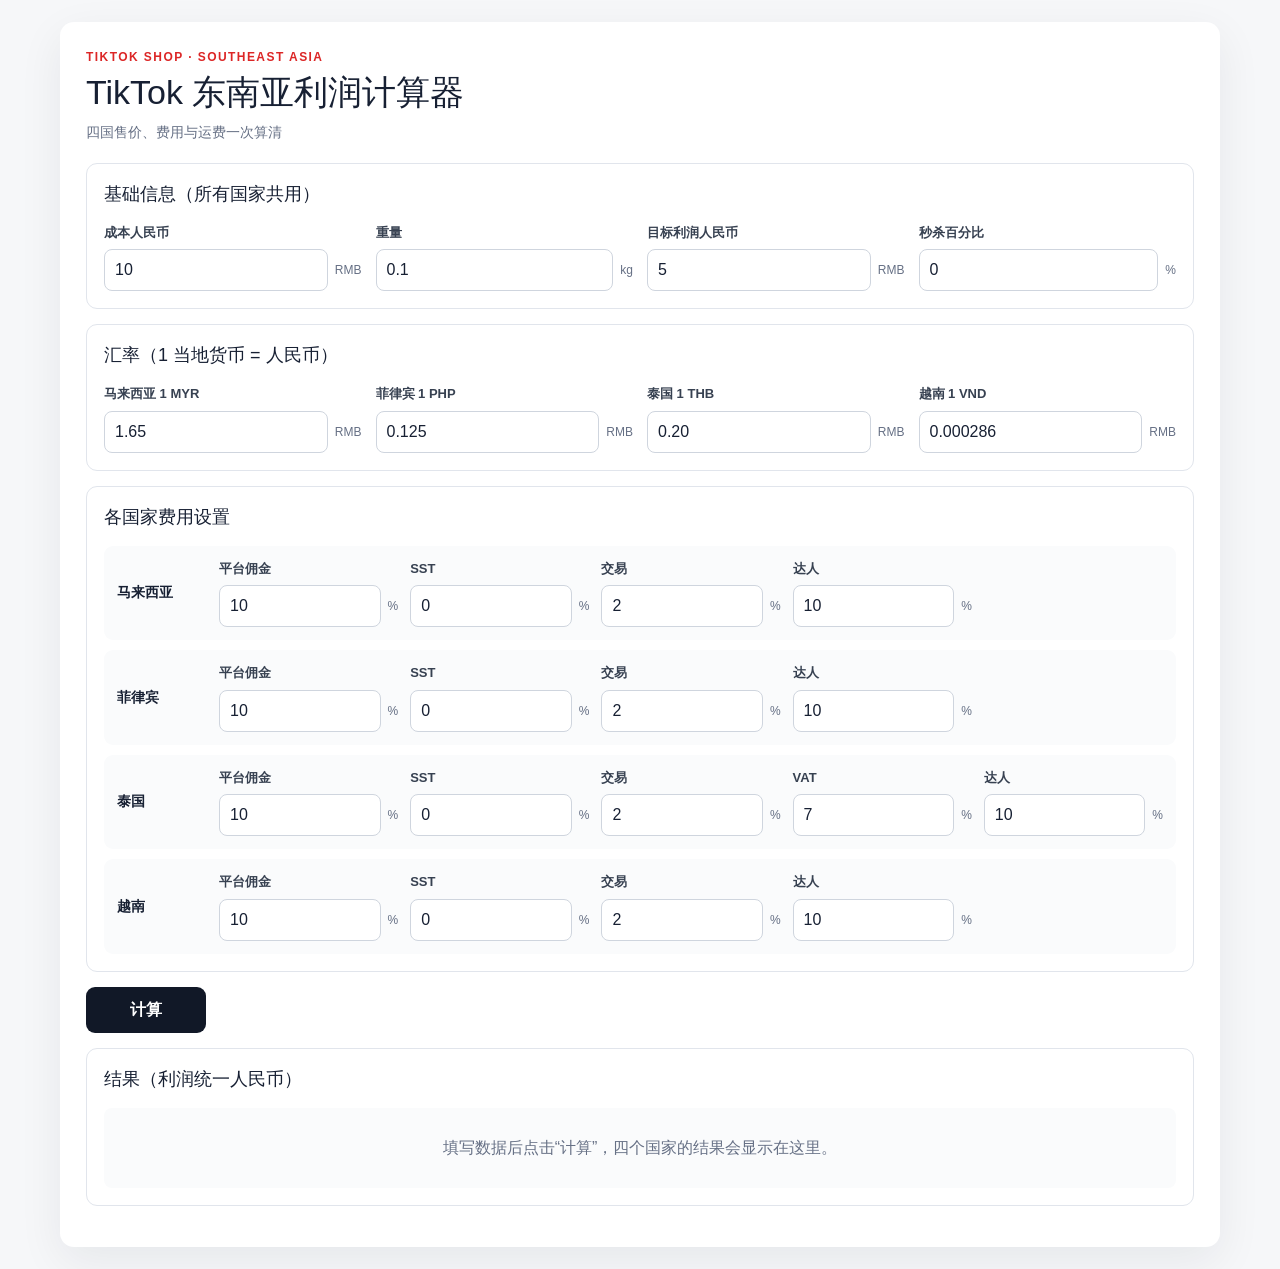
==== index.html @ c1187bd3 "Publish TikTok Southeast Asia profit calculator" ====
<!DOCTYPE html><html lang="zh-CN"><head><meta charSet="utf-8"/><meta name="viewport" content="width=device-width, initial-scale=1"/><link rel="stylesheet" href="/_next/static/css/index.0-ibmcVA.css" data-rsc-css-href="/_next/static/css/index.0-ibmcVA.css" data-precedence="vite-rsc/importer-resources"/><link rel="modulepreload" fetchPriority="low" href="/_next/static/chunks/index-T5lWch9_.js"/><script src="/_next/static/chunks/rolldown-runtime-C60lm6uB.js" type="module" async=""></script><script src="/_next/static/chunks/framework-BgSIrAUN.js" type="module" async=""></script><link rel="modulepreload" href="/_next/static/chunks/layout-segment-context-CfppAqyX.js" crossorigin=""/><link rel="modulepreload" href="/_next/static/chunks/page-DKobvimr.js" crossorigin=""/><title>TikTok 东南亚利润计算器</title><meta name="description" content="计算马来西亚、菲律宾、泰国和越南的售价、平台费用、运费与人民币利润。"/><meta property="og:title" content="TikTok 东南亚利润计算器"/><meta property="og:description" content="计算马来西亚、菲律宾、泰国和越南的售价、平台费用、运费与人民币利润。"/><meta property="og:type" content="website"/><meta property="og:image" content="https://anjin243.github.io/og.png"/><meta property="og:image:width" content="1536"/><meta property="og:image:height" content="1024"/><meta property="og:image:alt" content="TikTok 东南亚利润计算器"/><meta name="twitter:card" content="summary_large_image"/><meta name="twitter:title" content="TikTok 东南亚利润计算器"/><meta name="twitter:description" content="计算马来西亚、菲律宾、泰国和越南的售价、平台费用、运费与人民币利润。"/><meta name="twitter:image" content="https://anjin243.github.io/og.png"/><script>Object.assign(((self[Symbol.for("vinext.navigationRuntime")]??={bootstrap:{routeManifest:null},functions:{}}).bootstrap.rsc??={rsc:[]}),{params:{},nav:{"pathname":"/","searchParams":[]}})</script><link rel="modulepreload" href="/_next/static/chunks/index-T5lWch9_.js" />
</head><body><main class="page-shell"><div class="box"><header class="page-header"><p>TikTok Shop · Southeast Asia</p><h1>TikTok 东南亚利润计算器</h1><span>四国售价、费用与运费一次算清</span></header><section class="section" aria-labelledby="basic-title"><h2 id="basic-title">基础信息（所有国家共用）</h2><div class="field-grid field-grid-four"><label class="field" for="cost"><span>成本人民币</span><span class="input-wrap"><input id="cost" inputMode="decimal" min="0" step="any" type="number" value="10"/><small>RMB</small></span></label><label class="field" for="weight"><span>重量</span><span class="input-wrap"><input id="weight" inputMode="decimal" min="0" step="any" type="number" value="0.1"/><small>kg</small></span></label><label class="field" for="target"><span>目标利润人民币</span><span class="input-wrap"><input id="target" inputMode="decimal" min="0" step="any" type="number" value="5"/><small>RMB</small></span></label><label class="field" for="sale"><span>秒杀百分比</span><span class="input-wrap"><input id="sale" inputMode="decimal" min="0" step="any" type="number" value="0"/><small>%</small></span></label></div></section><section class="section" aria-labelledby="exchange-title"><h2 id="exchange-title">汇率（1 当地货币 = 人民币）</h2><div class="field-grid field-grid-four"><label class="field" for="myr"><span>马来西亚 1 MYR</span><span class="input-wrap"><input id="myr" inputMode="decimal" min="0" step="any" type="number" value="1.65"/><small>RMB</small></span></label><label class="field" for="php"><span>菲律宾 1 PHP</span><span class="input-wrap"><input id="php" inputMode="decimal" min="0" step="any" type="number" value="0.125"/><small>RMB</small></span></label><label class="field" for="thb"><span>泰国 1 THB</span><span class="input-wrap"><input id="thb" inputMode="decimal" min="0" step="any" type="number" value="0.20"/><small>RMB</small></span></label><label class="field" for="vnd"><span>越南 1 VND</span><span class="input-wrap"><input id="vnd" inputMode="decimal" min="0" step="any" type="number" value="0.000286"/><small>RMB</small></span></label></div></section><section class="section" aria-labelledby="fee-title"><h2 id="fee-title">各国家费用设置</h2><div class="fee-list"><div class="fee-row"><strong>马来西亚</strong><label class="field" for="my_comm"><span>平台佣金</span><span class="input-wrap"><input id="my_comm" inputMode="decimal" min="0" step="any" type="number" value="10"/><small>%</small></span></label><label class="field" for="my_sst"><span>SST</span><span class="input-wrap"><input id="my_sst" inputMode="decimal" min="0" step="any" type="number" value="0"/><small>%</small></span></label><label class="field" for="my_trade"><span>交易</span><span class="input-wrap"><input id="my_trade" inputMode="decimal" min="0" step="any" type="number" value="2"/><small>%</small></span></label><label class="field" for="my_creator"><span>达人</span><span class="input-wrap"><input id="my_creator" inputMode="decimal" min="0" step="any" type="number" value="10"/><small>%</small></span></label></div><div class="fee-row"><strong>菲律宾</strong><label class="field" for="ph_comm"><span>平台佣金</span><span class="input-wrap"><input id="ph_comm" inputMode="decimal" min="0" step="any" type="number" value="10"/><small>%</small></span></label><label class="field" for="ph_sst"><span>SST</span><span class="input-wrap"><input id="ph_sst" inputMode="decimal" min="0" step="any" type="number" value="0"/><small>%</small></span></label><label class="field" for="ph_trade"><span>交易</span><span class="input-wrap"><input id="ph_trade" inputMode="decimal" min="0" step="any" type="number" value="2"/><small>%</small></span></label><label class="field" for="ph_creator"><span>达人</span><span class="input-wrap"><input id="ph_creator" inputMode="decimal" min="0" step="any" type="number" value="10"/><small>%</small></span></label></div><div class="fee-row"><strong>泰国</strong><label class="field" for="th_comm"><span>平台佣金</span><span class="input-wrap"><input id="th_comm" inputMode="decimal" min="0" step="any" type="number" value="10"/><small>%</small></span></label><label class="field" for="th_sst"><span>SST</span><span class="input-wrap"><input id="th_sst" inputMode="decimal" min="0" step="any" type="number" value="0"/><small>%</small></span></label><label class="field" for="th_trade"><span>交易</span><span class="input-wrap"><input id="th_trade" inputMode="decimal" min="0" step="any" type="number" value="2"/><small>%</small></span></label><label class="field" for="vat"><span>VAT</span><span class="input-wrap"><input id="vat" inputMode="decimal" min="0" step="any" type="number" value="7"/><small>%</small></span></label><label class="field" for="th_creator"><span>达人</span><span class="input-wrap"><input id="th_creator" inputMode="decimal" min="0" step="any" type="number" value="10"/><small>%</small></span></label></div><div class="fee-row"><strong>越南</strong><label class="field" for="vn_comm"><span>平台佣金</span><span class="input-wrap"><input id="vn_comm" inputMode="decimal" min="0" step="any" type="number" value="10"/><small>%</small></span></label><label class="field" for="vn_sst"><span>SST</span><span class="input-wrap"><input id="vn_sst" inputMode="decimal" min="0" step="any" type="number" value="0"/><small>%</small></span></label><label class="field" for="vn_trade"><span>交易</span><span class="input-wrap"><input id="vn_trade" inputMode="decimal" min="0" step="any" type="number" value="2"/><small>%</small></span></label><label class="field" for="vn_creator"><span>达人</span><span class="input-wrap"><input id="vn_creator" inputMode="decimal" min="0" step="any" type="number" value="10"/><small>%</small></span></label></div></div></section><button class="calculate-button" type="button">计算</button><section class="section result-section" aria-labelledby="result-title"><div class="result-heading"><h2 id="result-title">结果（利润统一人民币）</h2></div><p class="empty-result">填写数据后点击“计算”，四个国家的结果会显示在这里。</p></section></div></main><script type="module" src="/_next/static/chunks/index-T5lWch9_.js" id="_R_" async=""></script><script>((self[Symbol.for("vinext.navigationRuntime")]??={bootstrap:{routeManifest:null},functions:{}}).bootstrap.rsc??={rsc:[]}).rsc.push("2:I[\"1dde660fd687\",[],\"Children\",1]\n")</script><script>((self[Symbol.for("vinext.navigationRuntime")]??={bootstrap:{routeManifest:null},functions:{}}).bootstrap.rsc??={rsc:[]}).rsc.push("3:I[\"a6eedf645878\",[],\"GlobalErrorBoundary\",1]\n")</script><script>((self[Symbol.for("vinext.navigationRuntime")]??={bootstrap:{routeManifest:null},functions:{}}).bootstrap.rsc??={rsc:[]}).rsc.push("4:I[\"11d5c2460cce\",[],\"default\",1]\n")</script><script>((self[Symbol.for("vinext.navigationRuntime")]??={bootstrap:{routeManifest:null},functions:{}}).bootstrap.rsc??={rsc:[]}).rsc.push("5:I[\"a6eedf645878\",[],\"ErrorBoundary\",1]\n")</script><script>((self[Symbol.for("vinext.navigationRuntime")]??={bootstrap:{routeManifest:null},functions:{}}).bootstrap.rsc??={rsc:[]}).rsc.push("6:I[\"66be694b8519\",[],\"LayoutSegmentProvider\",1]\n")</script><script>((self[Symbol.for("vinext.navigationRuntime")]??={bootstrap:{routeManifest:null},functions:{}}).bootstrap.rsc??={rsc:[]}).rsc.push("7:I[\"1dde660fd687\",[],\"Slot\",1]\n")</script><script>((self[Symbol.for("vinext.navigationRuntime")]??={bootstrap:{routeManifest:null},functions:{}}).bootstrap.rsc??={rsc:[]}).rsc.push("8:I[\"236fa9f33caf\",[],\"AppRouterScrollTarget\",1]\n")</script><script>((self[Symbol.for("vinext.navigationRuntime")]??={bootstrap:{routeManifest:null},functions:{}}).bootstrap.rsc??={rsc:[]}).rsc.push("9:I[\"a6eedf645878\",[],\"RedirectBoundary\",1]\n")</script><script>((self[Symbol.for("vinext.navigationRuntime")]??={bootstrap:{routeManifest:null},functions:{}}).bootstrap.rsc??={rsc:[]}).rsc.push(":HL[\"/_next/static/css/index.0-ibmcVA.css\",\"style\"     ]\n")</script><script>((self[Symbol.for("vinext.navigationRuntime")]??={bootstrap:{routeManifest:null},functions:{}}).bootstrap.rsc??={rsc:[]}).rsc.push("0:{\"__route\":\"route:/\",\"__interceptionContext\":null,\"__layoutIds\":[\"layout:/\"],\"__rootLayout\":\"/\",\"__sourcePage\":\"/page\",\"page:/\":\"$L1\",\"layout:/\":[[[[\"$\",\"link\",\"css:/_next/static/css/index.0-ibmcVA.css\",{\"rel\":\"stylesheet\",\"precedence\":\"vite-rsc/importer-resources\",\"href\":\"/_next/static/css/index.0-ibmcVA.css\",\"data-rsc-css-href\":\"/_next/static/css/index.0-ibmcVA.css\"}],\"$undefined\"],[\"$\",\"html\",null,{\"lang\":\"zh-CN\",\"children\":[\"$\",\"body\",null,{\"children\":[\"$\",\"$L2\",null,{}]}]}]],null],\"route:/\":[[[\"$\",\"meta\",null,{\"charSet\":\"utf-8\"}],[[\"$\",\"title\",\"0\",{\"children\":\"TikTok 东南亚利润计算器\"}],[\"$\",\"meta\",\"1\",{\"name\":\"description\",\"content\":\"计算马来西亚、菲律宾、泰国和越南的售价、平台费用、运费与人民币利润。\"}],[\"$\",\"meta\",\"2\",{\"property\":\"og:title\",\"content\":\"TikTok 东南亚利润计算器\"}],[\"$\",\"meta\",\"3\",{\"property\":\"og:description\",\"content\":\"计算马来西亚、菲律宾、泰国和越南的售价、平台费用、运费与人民币利润。\"}],[\"$\",\"meta\",\"4\",{\"property\":\"og:type\",\"content\":\"website\"}],[\"$\",\"meta\",\"5\",{\"property\":\"og:image\",\"content\":\"https://anjin243.github.io/og.png\"}],[\"$\",\"meta\",\"6\",{\"property\":\"og:image:width\",\"content\":\"1536\"}],[\"$\",\"meta\",\"7\",{\"property\":\"og:image:height\",\"content\":\"1024\"}],[\"$\",\"meta\",\"8\",{\"property\":\"og:image:alt\",\"content\":\"TikTok 东南亚利润计算器\"}],[\"$\",\"meta\",\"9\",{\"name\":\"twitter:card\",\"content\":\"summary_large_image\"}],[\"$\",\"meta\",\"10\",{\"name\":\"twitter:title\",\"content\":\"TikTok 东南亚利润计算器\"}],[\"$\",\"meta\",\"11\",{\"name\":\"twitter:description\",\"content\":\"计算马来西亚、菲律宾、泰国和越南的售价、平台费用、运费与人民币利润。\"}],[\"$\",\"meta\",\"12\",{\"name\":\"twitter:image\",\"content\":\"https://anjin243.github.io/og.png\"}]],[[\"$\",\"meta\",\"0\",{\"name\":\"viewport\",\"content\":\"width=device-width, initial-scale=1\"}]]],[\"$\",\"$L3\",null,{\"fallback\":\"$4\",\"children\":[\"$\",\"$L5\",null,{\"fallback\":\"$4\",\"children\":[\"$\",\"$L6\",null,{\"providerId\":\"layout:/\",\"segmentMap\":{\"children\":[]},\"children\":[\"$\",\"$L7\",null,{\"id\":\"layout:/\",\"parallelSlots\":\"$undefined\",\"children\":[\"$\",\"$L8\",null,{\"children\":[\"$\",\"$L9\",null,{\"children\":[[\"$\",\"$L6\",null,{\"providerId\":\"page:/\",\"segmentMap\":{\"children\":[\"__PAGE__\"]},\"children\":[\"$\",\"$L7\",null,{\"id\":\"page:/\"}]}],null]}]}]}]}]}]}],null,null],\"__layoutFlags\":{\"layout:/\":\"s\"},\"__artifactCompatibility\":{\"schemaVersion\":1,\"graphVersion\":\"app-route-graph:1177fd80f83fa7b0\",\"deploymentVersion\":\"e449d83a-c8f3-4797-8090-90b70d19bc37\",\"appElementsSchemaVersion\":1,\"rscPayloadSchemaVersion\":1,\"rootBoundaryId\":\"/\",\"renderEpoch\":null},\"__renderObservation\":{\"schemaVersion\":1,\"output\":{\"kind\":\"app-rsc\",\"mountedSlotsFingerprint\":null,\"renderEpoch\":null,\"rootBoundaryId\":\"/\",\"routeId\":\"route:/\"},\"completeness\":\"partial\",\"boundaryOutcome\":{\"kind\":\"unknown\"},\"requestApis\":[{\"kind\":\"connection\",\"status\":\"unknown\"},{\"kind\":\"cookies\",\"status\":\"unknown\"},{\"kind\":\"draftMode\",\"status\":\"unknown\"},{\"kind\":\"headers\",\"status\":\"unknown\"},{\"kind\":\"params\",\"status\":\"unknown\"},{\"kind\":\"searchParams\",\"status\":\"unknown\"}],\"dynamicFetches\":[],\"cacheTags\":[\"/\",\"_N_T_/\",\"_N_T_/index\",\"_N_T_/layout\",\"_N_T_/page\"],\"pathTags\":[\"/\"],\"cacheability\":\"unknown\",\"downgrade\":{\"target\":\"freshRender\",\"reasons\":[{\"code\":\"CP_DOWNGRADE_CACHEABILITY_UNKNOWN\",\"target\":\"freshRender\"},{\"code\":\"CP_DOWNGRADE_INCOMPLETE_OBSERVATION\",\"completeness\":\"partial\",\"target\":\"freshRender\"},{\"code\":\"CP_DOWNGRADE_UNKNOWN_REQUEST_API\",\"requestApi\":\"connection\",\"target\":\"freshRender\"},{\"code\":\"CP_DOWNGRADE_UNKNOWN_REQUEST_API\",\"requestApi\":\"cookies\",\"target\":\"freshRender\"},{\"code\":\"CP_DOWNGRADE_UNKNOWN_REQUEST_API\",\"requestApi\":\"draftMode\",\"target\":\"freshRender\"},{\"code\":\"CP_DOWNGRADE_UNKNOWN_REQUEST_API\",\"requestApi\":\"headers\",\"target\":\"freshRender\"},{\"code\":\"CP_DOWNGRADE_UNKNOWN_REQUEST_API\",\"requestApi\":\"params\",\"target\":\"freshRender\"},{\"code\":\"CP_DOWNGRADE_UNKNOWN_REQUEST_API\",\"requestApi\":\"searchParams\",\"target\":\"freshRender\"}],\"fallback\":{\"kind\":\"breakerFallback\",\"code\":\"CP_PRIVATE_DYNAMIC_DOWNGRADE\",\"mode\":\"renderFresh\",\"scope\":\"affectedOutput\",\"fields\":{\"reasonCodes\":[\"CP_DOWNGRADE_CACHEABILITY_UNKNOWN\",\"CP_DOWNGRADE_INCOMPLETE_OBSERVATION\",\"CP_DOWNGRADE_UNKNOWN_REQUEST_API\",\"CP_DOWNGRADE_UNKNOWN_REQUEST_API\",\"CP_DOWNGRADE_UNKNOWN_REQUEST_API\",\"CP_DOWNGRADE_UNKNOWN_REQUEST_API\",\"CP_DOWNGRADE_UNKNOWN_REQUEST_API\",\"CP_DOWNGRADE_UNKNOWN_REQUEST_API\"],\"target\":\"freshRender\"}},\"isPublicCacheCandidate\":false}}}\n")</script><script>((self[Symbol.for("vinext.navigationRuntime")]??={bootstrap:{routeManifest:null},functions:{}}).bootstrap.rsc??={rsc:[]}).rsc.push("a:I[\"6efdf509a785\",[],\"default\",1]\n")</script><script>((self[Symbol.for("vinext.navigationRuntime")]??={bootstrap:{routeManifest:null},functions:{}}).bootstrap.rsc??={rsc:[]}).rsc.push("1:[\"$\",\"$La\",null,{\"params\":\"$@b\",\"searchParams\":\"$@c\"}]\n")</script><script>((self[Symbol.for("vinext.navigationRuntime")]??={bootstrap:{routeManifest:null},functions:{}}).bootstrap.rsc??={rsc:[]}).rsc.push("b:{}\n")</script><script>((self[Symbol.for("vinext.navigationRuntime")]??={bootstrap:{routeManifest:null},functions:{}}).bootstrap.rsc??={rsc:[]}).rsc.push("c:{}\n")</script><script>Object.assign(((self[Symbol.for("vinext.navigationRuntime")]??={bootstrap:{routeManifest:null},functions:{}}).bootstrap.rsc??={rsc:[]}),{"initialCacheKind":"dynamic"});((self[Symbol.for("vinext.navigationRuntime")]??={bootstrap:{routeManifest:null},functions:{}}).bootstrap.rsc??={rsc:[]}).done=true</script></body></html>
---- _next/static/css/index.0-ibmcVA.css ----
/*! tailwindcss v4.2.1 | MIT License | https://tailwindcss.com */
@layer properties{@supports (((-webkit-hyphens:none)) and (not (margin-trim:inline))) or ((-moz-orient:inline) and (not (color:rgb(from red r g b)))){*,:before,:after{--tw-blur:initial;--tw-brightness:initial;--tw-contrast:initial;--tw-grayscale:initial;--tw-hue-rotate:initial;--tw-invert:initial;--tw-opacity:initial;--tw-saturate:initial;--tw-sepia:initial;--tw-drop-shadow:initial;--tw-drop-shadow-color:initial;--tw-drop-shadow-alpha:100%;--tw-drop-shadow-size:initial}::backdrop{--tw-blur:initial;--tw-brightness:initial;--tw-contrast:initial;--tw-grayscale:initial;--tw-hue-rotate:initial;--tw-invert:initial;--tw-opacity:initial;--tw-saturate:initial;--tw-sepia:initial;--tw-drop-shadow:initial;--tw-drop-shadow-color:initial;--tw-drop-shadow-alpha:100%;--tw-drop-shadow-size:initial}}}@layer theme{:root,:host{--font-sans:ui-sans-serif, system-ui, sans-serif, "Apple Color Emoji", "Segoe UI Emoji", "Segoe UI Symbol", "Noto Color Emoji";--font-mono:ui-monospace, SFMono-Regular, Menlo, Monaco, Consolas, "Liberation Mono", "Courier New", monospace;--spacing:.25rem;--default-transition-duration:.15s;--default-transition-timing-function:cubic-bezier(.4, 0, .2, 1);--default-font-family:var(--font-sans);--default-mono-font-family:var(--font-mono)}}@layer base{*,:after,:before{box-sizing:border-box;border:0 solid;margin:0;padding:0}::backdrop{box-sizing:border-box;border:0 solid;margin:0;padding:0}::file-selector-button{box-sizing:border-box;border:0 solid;margin:0;padding:0}html,:host{-webkit-text-size-adjust:100%;tab-size:4;line-height:1.5;font-family:var(--default-font-family,ui-sans-serif, system-ui, sans-serif, "Apple Color Emoji", "Segoe UI Emoji", "Segoe UI Symbol", "Noto Color Emoji");font-feature-settings:var(--default-font-feature-settings,normal);font-variation-settings:var(--default-font-variation-settings,normal);-webkit-tap-highlight-color:transparent}hr{height:0;color:inherit;border-top-width:1px}abbr:where([title]){-webkit-text-decoration:underline dotted;text-decoration:underline dotted}h1,h2,h3,h4,h5,h6{font-size:inherit;font-weight:inherit}a{color:inherit;-webkit-text-decoration:inherit;-webkit-text-decoration:inherit;-webkit-text-decoration:inherit;-webkit-text-decoration:inherit;text-decoration:inherit}b,strong{font-weight:bolder}code,kbd,samp,pre{font-family:var(--default-mono-font-family,ui-monospace, SFMono-Regular, Menlo, Monaco, Consolas, "Liberation Mono", "Courier New", monospace);font-feature-settings:var(--default-mono-font-feature-settings,normal);font-variation-settings:var(--default-mono-font-variation-settings,normal);font-size:1em}small{font-size:80%}sub,sup{vertical-align:baseline;font-size:75%;line-height:0;position:relative}sub{bottom:-.25em}sup{top:-.5em}table{text-indent:0;border-color:inherit;border-collapse:collapse}:-moz-focusring{outline:auto}progress{vertical-align:baseline}summary{display:list-item}ol,ul,menu{list-style:none}img,svg,video,canvas,audio,iframe,embed,object{vertical-align:middle;display:block}img,video{max-width:100%;height:auto}button,input,select,optgroup,textarea{font:inherit;font-feature-settings:inherit;font-variation-settings:inherit;letter-spacing:inherit;color:inherit;opacity:1;background-color:#0000;border-radius:0}::file-selector-button{font:inherit;font-feature-settings:inherit;font-variation-settings:inherit;letter-spacing:inherit;color:inherit;opacity:1;background-color:#0000;border-radius:0}:where(select:is([multiple],[size])) optgroup{font-weight:bolder}:where(select:is([multiple],[size])) optgroup option{padding-inline-start:20px}::file-selector-button{margin-inline-end:4px}::placeholder{opacity:1}@supports (not ((-webkit-appearance:-apple-pay-button))) or (contain-intrinsic-size:1px){::placeholder{color:currentColor}@supports (color:color-mix(in lab, red, red)){::placeholder{color:color-mix(in oklab, currentcolor 50%, transparent)}}}textarea{resize:vertical}::-webkit-search-decoration{-webkit-appearance:none}::-webkit-date-and-time-value{min-height:1lh;text-align:inherit}::-webkit-datetime-edit{display:inline-flex}::-webkit-datetime-edit-fields-wrapper{padding:0}::-webkit-datetime-edit{padding-block:0}::-webkit-datetime-edit-year-field{padding-block:0}::-webkit-datetime-edit-month-field{padding-block:0}::-webkit-datetime-edit-day-field{padding-block:0}::-webkit-datetime-edit-hour-field{padding-block:0}::-webkit-datetime-edit-minute-field{padding-block:0}::-webkit-datetime-edit-second-field{padding-block:0}::-webkit-datetime-edit-millisecond-field{padding-block:0}::-webkit-datetime-edit-meridiem-field{padding-block:0}::-webkit-calendar-picker-indicator{line-height:1}:-moz-ui-invalid{box-shadow:none}button,input:where([type=button],[type=reset],[type=submit]){-webkit-appearance:button;appearance:button}::file-selector-button{-webkit-appearance:button;appearance:button}::-webkit-inner-spin-button{height:auto}::-webkit-outer-spin-button{height:auto}[hidden]:where(:not([hidden=until-found])){display:none!important}}@layer components;@layer utilities{.visible{visibility:visible}.fixed{position:fixed}.relative{position:relative}.static{position:static}.sticky{position:sticky}.start{inset-inline-start:var(--spacing)}.end{inset-inline-end:var(--spacing)}.flex{display:flex}.hidden{display:none}.inline-flex{display:inline-flex}.table{display:table}.resize{resize:both}.blur{--tw-blur:blur(8px);filter:var(--tw-blur,) var(--tw-brightness,) var(--tw-contrast,) var(--tw-grayscale,) var(--tw-hue-rotate,) var(--tw-invert,) var(--tw-saturate,) var(--tw-sepia,) var(--tw-drop-shadow,)}.transition{transition-property:color,background-color,border-color,outline-color,text-decoration-color,fill,stroke,--tw-gradient-from,--tw-gradient-via,--tw-gradient-to,opacity,box-shadow,transform,translate,scale,rotate,filter,-webkit-backdrop-filter,backdrop-filter,display,content-visibility,overlay,pointer-events;transition-timing-function:var(--tw-ease,var(--default-transition-timing-function));transition-duration:var(--tw-duration,var(--default-transition-duration))}}:root{--ink:#172033;--muted:#667085;--line:#e1e5ec;--soft:#f6f7f9;--accent:#111827;--shipping:#fff7df;--profit:#eaf8f0}*{box-sizing:border-box}html{background:var(--soft)}body{background:var(--soft);color:var(--ink);margin:0;font-family:Microsoft YaHei,PingFang SC,Arial,sans-serif}button,input{font:inherit}.page-shell{min-height:100vh;padding:22px}.box{background:#fff;border-radius:14px;width:min(1160px,100%);margin:0 auto;padding:26px;box-shadow:0 14px 45px #0f172a12}.page-header{margin-bottom:20px}.page-header p{color:#dc2626;letter-spacing:.12em;text-transform:uppercase;margin:0 0 5px;font-size:12px;font-weight:800}.page-header h1{margin:0;font-size:clamp(24px,4vw,34px);line-height:1.25}.page-header span{color:var(--muted);margin-top:8px;font-size:14px;display:block}.section{border:1px solid var(--line);border-radius:11px;margin:15px 0;padding:17px}.section h2{margin:0 0 15px;font-size:18px}.field-grid{gap:14px;display:grid}.field-grid-four{grid-template-columns:repeat(4,minmax(0,1fr))}.field{gap:7px;min-width:0;display:grid}.field>span:first-child{color:#374151;font-size:13px;font-weight:700}.input-wrap{align-items:center;gap:7px;display:flex}.input-wrap input{width:100%;min-width:0;height:42px;color:var(--ink);background:#fff;border:1px solid #cfd5de;border-radius:8px;outline:none;padding:8px 10px}.input-wrap input:focus{border-color:#111827;box-shadow:0 0 0 3px #1118271a}.input-wrap small{color:var(--muted);flex:none;font-size:12px}.fee-list{gap:10px;display:grid}.fee-row{background:#fafbfc;border-radius:9px;grid-template-columns:90px repeat(5,minmax(100px,1fr));align-items:end;gap:12px;padding:13px;display:grid}.fee-row strong{align-self:center;font-size:14px}.fee-row .field{grid-column:span 1}.calculate-button{color:#fff;background:var(--accent);cursor:pointer;touch-action:manipulation;border:0;border-radius:9px;min-width:120px;min-height:46px;padding:11px 28px;font-weight:800}.calculate-button:active{transform:translateY(1px)}.error{color:#b42318;background:#fff1f0;border-radius:8px;margin:12px 0 0;padding:12px 14px}.result-heading{justify-content:space-between;align-items:baseline;gap:12px;display:flex}.result-heading span{color:var(--muted);font-size:12px}.result-grid{grid-template-columns:repeat(4,minmax(0,1fr));gap:12px;display:grid}.card{border:1px solid var(--line);border-radius:10px;min-width:0;padding:15px}.card h3{margin:0 0 10px;font-size:18px}.card dl{margin:0}.card dl>div{border-bottom:1px dashed #edf0f4;grid-template-columns:minmax(0,1fr) auto;gap:10px;padding:5px 0;display:grid}.card dl>div:last-child{border-bottom:0}.card dt{min-width:0;color:var(--muted);font-size:12px}.card dd{text-align:right;overflow-wrap:anywhere;margin:0;font-size:12px;font-weight:700}.card .shipping-row{background:var(--shipping);border:0;border-radius:6px;margin:4px -7px;padding:7px}.card .profit-row{background:var(--profit);border:0;border-radius:6px;margin:8px -7px -3px;padding:9px 7px}.card .profit-row dt,.card .profit-row dd{color:#087443;font-size:14px;font-weight:800}.empty-result{color:var(--muted);text-align:center;background:#fafbfc;border-radius:8px;margin:0;padding:28px 15px}@media (max-width:980px){.field-grid-four,.result-grid{grid-template-columns:repeat(2,minmax(0,1fr))}.fee-row{grid-template-columns:85px repeat(3,minmax(100px,1fr))}}@media (max-width:640px){.page-shell{padding:0}.box{min-height:100vh;box-shadow:none;border-radius:0;padding:18px 14px 28px}.page-header{padding:4px 2px}.section{padding:14px 12px}.section h2{font-size:16px}.field-grid-four,.result-grid{grid-template-columns:1fr}.fee-row{grid-template-columns:repeat(2,minmax(0,1fr));gap:11px 9px}.fee-row strong{grid-column:1/-1;padding-bottom:1px}.calculate-button{width:100%}.result-heading{flex-direction:column;align-items:flex-start}.card{padding:14px}.card dt,.card dd{font-size:13px}}@property --tw-blur{syntax:"*";inherits:false}@property --tw-brightness{syntax:"*";inherits:false}@property --tw-contrast{syntax:"*";inherits:false}@property --tw-grayscale{syntax:"*";inherits:false}@property --tw-hue-rotate{syntax:"*";inherits:false}@property --tw-invert{syntax:"*";inherits:false}@property --tw-opacity{syntax:"*";inherits:false}@property --tw-saturate{syntax:"*";inherits:false}@property --tw-sepia{syntax:"*";inherits:false}@property --tw-drop-shadow{syntax:"*";inherits:false}@property --tw-drop-shadow-color{syntax:"*";inherits:false}@property --tw-drop-shadow-alpha{syntax:"<percentage>";inherits:false;initial-value:100%}@property --tw-drop-shadow-size{syntax:"*";inherits:false}
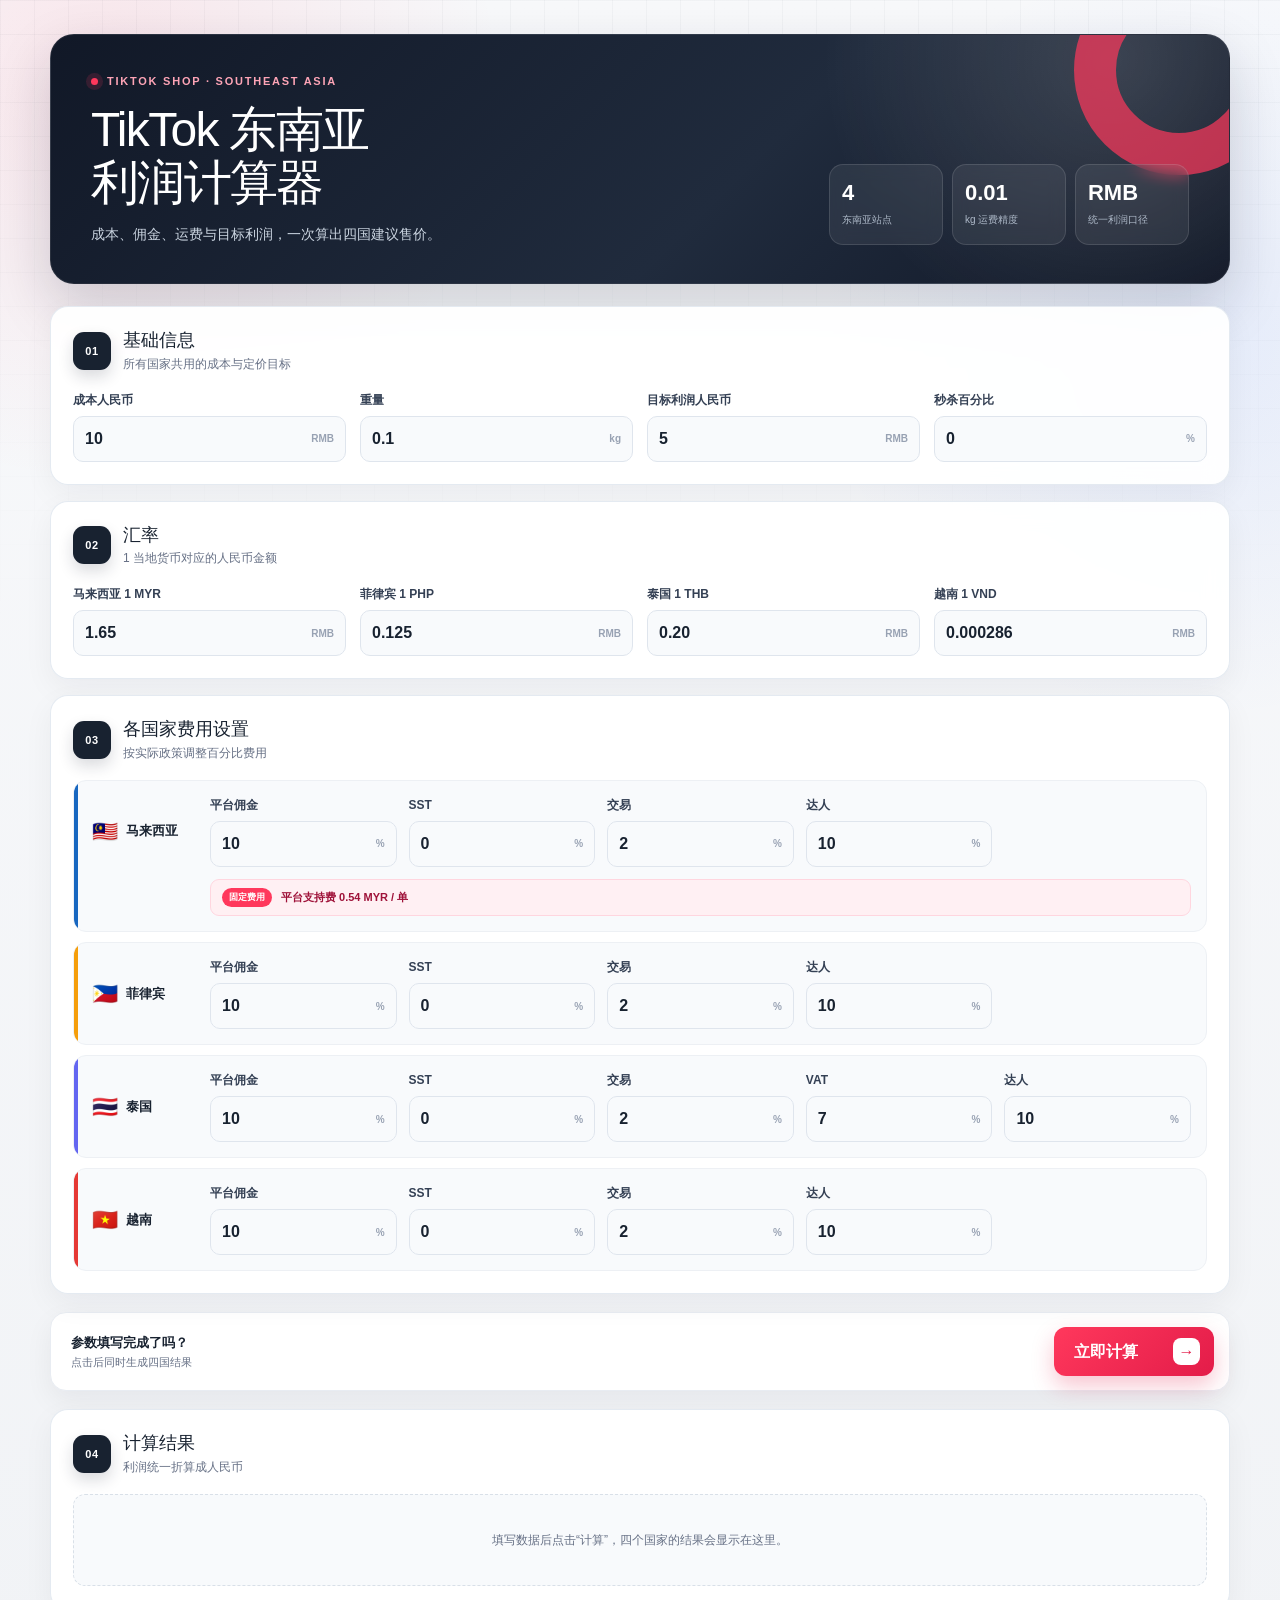
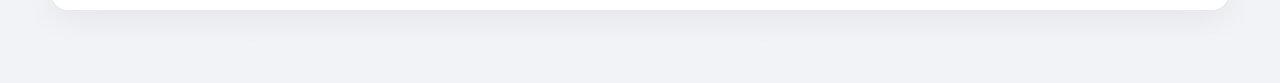
==== commit 6e9a329a: "Add Malaysia platform support fee and refresh design" ====
--- a/index.html
+++ b/index.html
@@ -1,2 +1,2 @@
-<!DOCTYPE html><html lang="zh-CN"><head><meta charSet="utf-8"/><meta name="viewport" content="width=device-width, initial-scale=1"/><link rel="stylesheet" href="/_next/static/css/index.0-ibmcVA.css" data-rsc-css-href="/_next/static/css/index.0-ibmcVA.css" data-precedence="vite-rsc/importer-resources"/><link rel="modulepreload" fetchPriority="low" href="/_next/static/chunks/index-T5lWch9_.js"/><script src="/_next/static/chunks/rolldown-runtime-C60lm6uB.js" type="module" async=""></script><script src="/_next/static/chunks/framework-BgSIrAUN.js" type="module" async=""></script><link rel="modulepreload" href="/_next/static/chunks/layout-segment-context-CfppAqyX.js" crossorigin=""/><link rel="modulepreload" href="/_next/static/chunks/page-DKobvimr.js" crossorigin=""/><title>TikTok 东南亚利润计算器</title><meta name="description" content="计算马来西亚、菲律宾、泰国和越南的售价、平台费用、运费与人民币利润。"/><meta property="og:title" content="TikTok 东南亚利润计算器"/><meta property="og:description" content="计算马来西亚、菲律宾、泰国和越南的售价、平台费用、运费与人民币利润。"/><meta property="og:type" content="website"/><meta property="og:image" content="https://anjin243.github.io/og.png"/><meta property="og:image:width" content="1536"/><meta property="og:image:height" content="1024"/><meta property="og:image:alt" content="TikTok 东南亚利润计算器"/><meta name="twitter:card" content="summary_large_image"/><meta name="twitter:title" content="TikTok 东南亚利润计算器"/><meta name="twitter:description" content="计算马来西亚、菲律宾、泰国和越南的售价、平台费用、运费与人民币利润。"/><meta name="twitter:image" content="https://anjin243.github.io/og.png"/><script>Object.assign(((self[Symbol.for("vinext.navigationRuntime")]??={bootstrap:{routeManifest:null},functions:{}}).bootstrap.rsc??={rsc:[]}),{params:{},nav:{"pathname":"/","searchParams":[]}})</script><link rel="modulepreload" href="/_next/static/chunks/index-T5lWch9_.js" />
-</head><body><main class="page-shell"><div class="box"><header class="page-header"><p>TikTok Shop · Southeast Asia</p><h1>TikTok 东南亚利润计算器</h1><span>四国售价、费用与运费一次算清</span></header><section class="section" aria-labelledby="basic-title"><h2 id="basic-title">基础信息（所有国家共用）</h2><div class="field-grid field-grid-four"><label class="field" for="cost"><span>成本人民币</span><span class="input-wrap"><input id="cost" inputMode="decimal" min="0" step="any" type="number" value="10"/><small>RMB</small></span></label><label class="field" for="weight"><span>重量</span><span class="input-wrap"><input id="weight" inputMode="decimal" min="0" step="any" type="number" value="0.1"/><small>kg</small></span></label><label class="field" for="target"><span>目标利润人民币</span><span class="input-wrap"><input id="target" inputMode="decimal" min="0" step="any" type="number" value="5"/><small>RMB</small></span></label><label class="field" for="sale"><span>秒杀百分比</span><span class="input-wrap"><input id="sale" inputMode="decimal" min="0" step="any" type="number" value="0"/><small>%</small></span></label></div></section><section class="section" aria-labelledby="exchange-title"><h2 id="exchange-title">汇率（1 当地货币 = 人民币）</h2><div class="field-grid field-grid-four"><label class="field" for="myr"><span>马来西亚 1 MYR</span><span class="input-wrap"><input id="myr" inputMode="decimal" min="0" step="any" type="number" value="1.65"/><small>RMB</small></span></label><label class="field" for="php"><span>菲律宾 1 PHP</span><span class="input-wrap"><input id="php" inputMode="decimal" min="0" step="any" type="number" value="0.125"/><small>RMB</small></span></label><label class="field" for="thb"><span>泰国 1 THB</span><span class="input-wrap"><input id="thb" inputMode="decimal" min="0" step="any" type="number" value="0.20"/><small>RMB</small></span></label><label class="field" for="vnd"><span>越南 1 VND</span><span class="input-wrap"><input id="vnd" inputMode="decimal" min="0" step="any" type="number" value="0.000286"/><small>RMB</small></span></label></div></section><section class="section" aria-labelledby="fee-title"><h2 id="fee-title">各国家费用设置</h2><div class="fee-list"><div class="fee-row"><strong>马来西亚</strong><label class="field" for="my_comm"><span>平台佣金</span><span class="input-wrap"><input id="my_comm" inputMode="decimal" min="0" step="any" type="number" value="10"/><small>%</small></span></label><label class="field" for="my_sst"><span>SST</span><span class="input-wrap"><input id="my_sst" inputMode="decimal" min="0" step="any" type="number" value="0"/><small>%</small></span></label><label class="field" for="my_trade"><span>交易</span><span class="input-wrap"><input id="my_trade" inputMode="decimal" min="0" step="any" type="number" value="2"/><small>%</small></span></label><label class="field" for="my_creator"><span>达人</span><span class="input-wrap"><input id="my_creator" inputMode="decimal" min="0" step="any" type="number" value="10"/><small>%</small></span></label></div><div class="fee-row"><strong>菲律宾</strong><label class="field" for="ph_comm"><span>平台佣金</span><span class="input-wrap"><input id="ph_comm" inputMode="decimal" min="0" step="any" type="number" value="10"/><small>%</small></span></label><label class="field" for="ph_sst"><span>SST</span><span class="input-wrap"><input id="ph_sst" inputMode="decimal" min="0" step="any" type="number" value="0"/><small>%</small></span></label><label class="field" for="ph_trade"><span>交易</span><span class="input-wrap"><input id="ph_trade" inputMode="decimal" min="0" step="any" type="number" value="2"/><small>%</small></span></label><label class="field" for="ph_creator"><span>达人</span><span class="input-wrap"><input id="ph_creator" inputMode="decimal" min="0" step="any" type="number" value="10"/><small>%</small></span></label></div><div class="fee-row"><strong>泰国</strong><label class="field" for="th_comm"><span>平台佣金</span><span class="input-wrap"><input id="th_comm" inputMode="decimal" min="0" step="any" type="number" value="10"/><small>%</small></span></label><label class="field" for="th_sst"><span>SST</span><span class="input-wrap"><input id="th_sst" inputMode="decimal" min="0" step="any" type="number" value="0"/><small>%</small></span></label><label class="field" for="th_trade"><span>交易</span><span class="input-wrap"><input id="th_trade" inputMode="decimal" min="0" step="any" type="number" value="2"/><small>%</small></span></label><label class="field" for="vat"><span>VAT</span><span class="input-wrap"><input id="vat" inputMode="decimal" min="0" step="any" type="number" value="7"/><small>%</small></span></label><label class="field" for="th_creator"><span>达人</span><span class="input-wrap"><input id="th_creator" inputMode="decimal" min="0" step="any" type="number" value="10"/><small>%</small></span></label></div><div class="fee-row"><strong>越南</strong><label class="field" for="vn_comm"><span>平台佣金</span><span class="input-wrap"><input id="vn_comm" inputMode="decimal" min="0" step="any" type="number" value="10"/><small>%</small></span></label><label class="field" for="vn_sst"><span>SST</span><span class="input-wrap"><input id="vn_sst" inputMode="decimal" min="0" step="any" type="number" value="0"/><small>%</small></span></label><label class="field" for="vn_trade"><span>交易</span><span class="input-wrap"><input id="vn_trade" inputMode="decimal" min="0" step="any" type="number" value="2"/><small>%</small></span></label><label class="field" for="vn_creator"><span>达人</span><span class="input-wrap"><input id="vn_creator" inputMode="decimal" min="0" step="any" type="number" value="10"/><small>%</small></span></label></div></div></section><button class="calculate-button" type="button">计算</button><section class="section result-section" aria-labelledby="result-title"><div class="result-heading"><h2 id="result-title">结果（利润统一人民币）</h2></div><p class="empty-result">填写数据后点击“计算”，四个国家的结果会显示在这里。</p></section></div></main><script type="module" src="/_next/static/chunks/index-T5lWch9_.js" id="_R_" async=""></script><script>((self[Symbol.for("vinext.navigationRuntime")]??={bootstrap:{routeManifest:null},functions:{}}).bootstrap.rsc??={rsc:[]}).rsc.push("2:I[\"1dde660fd687\",[],\"Children\",1]\n")</script><script>((self[Symbol.for("vinext.navigationRuntime")]??={bootstrap:{routeManifest:null},functions:{}}).bootstrap.rsc??={rsc:[]}).rsc.push("3:I[\"a6eedf645878\",[],\"GlobalErrorBoundary\",1]\n")</script><script>((self[Symbol.for("vinext.navigationRuntime")]??={bootstrap:{routeManifest:null},functions:{}}).bootstrap.rsc??={rsc:[]}).rsc.push("4:I[\"11d5c2460cce\",[],\"default\",1]\n")</script><script>((self[Symbol.for("vinext.navigationRuntime")]??={bootstrap:{routeManifest:null},functions:{}}).bootstrap.rsc??={rsc:[]}).rsc.push("5:I[\"a6eedf645878\",[],\"ErrorBoundary\",1]\n")</script><script>((self[Symbol.for("vinext.navigationRuntime")]??={bootstrap:{routeManifest:null},functions:{}}).bootstrap.rsc??={rsc:[]}).rsc.push("6:I[\"66be694b8519\",[],\"LayoutSegmentProvider\",1]\n")</script><script>((self[Symbol.for("vinext.navigationRuntime")]??={bootstrap:{routeManifest:null},functions:{}}).bootstrap.rsc??={rsc:[]}).rsc.push("7:I[\"1dde660fd687\",[],\"Slot\",1]\n")</script><script>((self[Symbol.for("vinext.navigationRuntime")]??={bootstrap:{routeManifest:null},functions:{}}).bootstrap.rsc??={rsc:[]}).rsc.push("8:I[\"236fa9f33caf\",[],\"AppRouterScrollTarget\",1]\n")</script><script>((self[Symbol.for("vinext.navigationRuntime")]??={bootstrap:{routeManifest:null},functions:{}}).bootstrap.rsc??={rsc:[]}).rsc.push("9:I[\"a6eedf645878\",[],\"RedirectBoundary\",1]\n")</script><script>((self[Symbol.for("vinext.navigationRuntime")]??={bootstrap:{routeManifest:null},functions:{}}).bootstrap.rsc??={rsc:[]}).rsc.push(":HL[\"/_next/static/css/index.0-ibmcVA.css\",\"style\"     ]\n")</script><script>((self[Symbol.for("vinext.navigationRuntime")]??={bootstrap:{routeManifest:null},functions:{}}).bootstrap.rsc??={rsc:[]}).rsc.push("0:{\"__route\":\"route:/\",\"__interceptionContext\":null,\"__layoutIds\":[\"layout:/\"],\"__rootLayout\":\"/\",\"__sourcePage\":\"/page\",\"page:/\":\"$L1\",\"layout:/\":[[[[\"$\",\"link\",\"css:/_next/static/css/index.0-ibmcVA.css\",{\"rel\":\"stylesheet\",\"precedence\":\"vite-rsc/importer-resources\",\"href\":\"/_next/static/css/index.0-ibmcVA.css\",\"data-rsc-css-href\":\"/_next/static/css/index.0-ibmcVA.css\"}],\"$undefined\"],[\"$\",\"html\",null,{\"lang\":\"zh-CN\",\"children\":[\"$\",\"body\",null,{\"children\":[\"$\",\"$L2\",null,{}]}]}]],null],\"route:/\":[[[\"$\",\"meta\",null,{\"charSet\":\"utf-8\"}],[[\"$\",\"title\",\"0\",{\"children\":\"TikTok 东南亚利润计算器\"}],[\"$\",\"meta\",\"1\",{\"name\":\"description\",\"content\":\"计算马来西亚、菲律宾、泰国和越南的售价、平台费用、运费与人民币利润。\"}],[\"$\",\"meta\",\"2\",{\"property\":\"og:title\",\"content\":\"TikTok 东南亚利润计算器\"}],[\"$\",\"meta\",\"3\",{\"property\":\"og:description\",\"content\":\"计算马来西亚、菲律宾、泰国和越南的售价、平台费用、运费与人民币利润。\"}],[\"$\",\"meta\",\"4\",{\"property\":\"og:type\",\"content\":\"website\"}],[\"$\",\"meta\",\"5\",{\"property\":\"og:image\",\"content\":\"https://anjin243.github.io/og.png\"}],[\"$\",\"meta\",\"6\",{\"property\":\"og:image:width\",\"content\":\"1536\"}],[\"$\",\"meta\",\"7\",{\"property\":\"og:image:height\",\"content\":\"1024\"}],[\"$\",\"meta\",\"8\",{\"property\":\"og:image:alt\",\"content\":\"TikTok 东南亚利润计算器\"}],[\"$\",\"meta\",\"9\",{\"name\":\"twitter:card\",\"content\":\"summary_large_image\"}],[\"$\",\"meta\",\"10\",{\"name\":\"twitter:title\",\"content\":\"TikTok 东南亚利润计算器\"}],[\"$\",\"meta\",\"11\",{\"name\":\"twitter:description\",\"content\":\"计算马来西亚、菲律宾、泰国和越南的售价、平台费用、运费与人民币利润。\"}],[\"$\",\"meta\",\"12\",{\"name\":\"twitter:image\",\"content\":\"https://anjin243.github.io/og.png\"}]],[[\"$\",\"meta\",\"0\",{\"name\":\"viewport\",\"content\":\"width=device-width, initial-scale=1\"}]]],[\"$\",\"$L3\",null,{\"fallback\":\"$4\",\"children\":[\"$\",\"$L5\",null,{\"fallback\":\"$4\",\"children\":[\"$\",\"$L6\",null,{\"providerId\":\"layout:/\",\"segmentMap\":{\"children\":[]},\"children\":[\"$\",\"$L7\",null,{\"id\":\"layout:/\",\"parallelSlots\":\"$undefined\",\"children\":[\"$\",\"$L8\",null,{\"children\":[\"$\",\"$L9\",null,{\"children\":[[\"$\",\"$L6\",null,{\"providerId\":\"page:/\",\"segmentMap\":{\"children\":[\"__PAGE__\"]},\"children\":[\"$\",\"$L7\",null,{\"id\":\"page:/\"}]}],null]}]}]}]}]}]}],null,null],\"__layoutFlags\":{\"layout:/\":\"s\"},\"__artifactCompatibility\":{\"schemaVersion\":1,\"graphVersion\":\"app-route-graph:1177fd80f83fa7b0\",\"deploymentVersion\":\"e449d83a-c8f3-4797-8090-90b70d19bc37\",\"appElementsSchemaVersion\":1,\"rscPayloadSchemaVersion\":1,\"rootBoundaryId\":\"/\",\"renderEpoch\":null},\"__renderObservation\":{\"schemaVersion\":1,\"output\":{\"kind\":\"app-rsc\",\"mountedSlotsFingerprint\":null,\"renderEpoch\":null,\"rootBoundaryId\":\"/\",\"routeId\":\"route:/\"},\"completeness\":\"partial\",\"boundaryOutcome\":{\"kind\":\"unknown\"},\"requestApis\":[{\"kind\":\"connection\",\"status\":\"unknown\"},{\"kind\":\"cookies\",\"status\":\"unknown\"},{\"kind\":\"draftMode\",\"status\":\"unknown\"},{\"kind\":\"headers\",\"status\":\"unknown\"},{\"kind\":\"params\",\"status\":\"unknown\"},{\"kind\":\"searchParams\",\"status\":\"unknown\"}],\"dynamicFetches\":[],\"cacheTags\":[\"/\",\"_N_T_/\",\"_N_T_/index\",\"_N_T_/layout\",\"_N_T_/page\"],\"pathTags\":[\"/\"],\"cacheability\":\"unknown\",\"downgrade\":{\"target\":\"freshRender\",\"reasons\":[{\"code\":\"CP_DOWNGRADE_CACHEABILITY_UNKNOWN\",\"target\":\"freshRender\"},{\"code\":\"CP_DOWNGRADE_INCOMPLETE_OBSERVATION\",\"completeness\":\"partial\",\"target\":\"freshRender\"},{\"code\":\"CP_DOWNGRADE_UNKNOWN_REQUEST_API\",\"requestApi\":\"connection\",\"target\":\"freshRender\"},{\"code\":\"CP_DOWNGRADE_UNKNOWN_REQUEST_API\",\"requestApi\":\"cookies\",\"target\":\"freshRender\"},{\"code\":\"CP_DOWNGRADE_UNKNOWN_REQUEST_API\",\"requestApi\":\"draftMode\",\"target\":\"freshRender\"},{\"code\":\"CP_DOWNGRADE_UNKNOWN_REQUEST_API\",\"requestApi\":\"headers\",\"target\":\"freshRender\"},{\"code\":\"CP_DOWNGRADE_UNKNOWN_REQUEST_API\",\"requestApi\":\"params\",\"target\":\"freshRender\"},{\"code\":\"CP_DOWNGRADE_UNKNOWN_REQUEST_API\",\"requestApi\":\"searchParams\",\"target\":\"freshRender\"}],\"fallback\":{\"kind\":\"breakerFallback\",\"code\":\"CP_PRIVATE_DYNAMIC_DOWNGRADE\",\"mode\":\"renderFresh\",\"scope\":\"affectedOutput\",\"fields\":{\"reasonCodes\":[\"CP_DOWNGRADE_CACHEABILITY_UNKNOWN\",\"CP_DOWNGRADE_INCOMPLETE_OBSERVATION\",\"CP_DOWNGRADE_UNKNOWN_REQUEST_API\",\"CP_DOWNGRADE_UNKNOWN_REQUEST_API\",\"CP_DOWNGRADE_UNKNOWN_REQUEST_API\",\"CP_DOWNGRADE_UNKNOWN_REQUEST_API\",\"CP_DOWNGRADE_UNKNOWN_REQUEST_API\",\"CP_DOWNGRADE_UNKNOWN_REQUEST_API\"],\"target\":\"freshRender\"}},\"isPublicCacheCandidate\":false}}}\n")</script><script>((self[Symbol.for("vinext.navigationRuntime")]??={bootstrap:{routeManifest:null},functions:{}}).bootstrap.rsc??={rsc:[]}).rsc.push("a:I[\"6efdf509a785\",[],\"default\",1]\n")</script><script>((self[Symbol.for("vinext.navigationRuntime")]??={bootstrap:{routeManifest:null},functions:{}}).bootstrap.rsc??={rsc:[]}).rsc.push("1:[\"$\",\"$La\",null,{\"params\":\"$@b\",\"searchParams\":\"$@c\"}]\n")</script><script>((self[Symbol.for("vinext.navigationRuntime")]??={bootstrap:{routeManifest:null},functions:{}}).bootstrap.rsc??={rsc:[]}).rsc.push("b:{}\n")</script><script>((self[Symbol.for("vinext.navigationRuntime")]??={bootstrap:{routeManifest:null},functions:{}}).bootstrap.rsc??={rsc:[]}).rsc.push("c:{}\n")</script><script>Object.assign(((self[Symbol.for("vinext.navigationRuntime")]??={bootstrap:{routeManifest:null},functions:{}}).bootstrap.rsc??={rsc:[]}),{"initialCacheKind":"dynamic"});((self[Symbol.for("vinext.navigationRuntime")]??={bootstrap:{routeManifest:null},functions:{}}).bootstrap.rsc??={rsc:[]}).done=true</script></body></html>+<!DOCTYPE html><html lang="zh-CN"><head><meta charSet="utf-8"/><meta name="viewport" content="width=device-width, initial-scale=1"/><link rel="stylesheet" href="/_next/static/css/index.Cao55F4_.css" data-rsc-css-href="/_next/static/css/index.Cao55F4_.css" data-precedence="vite-rsc/importer-resources"/><link rel="modulepreload" fetchPriority="low" href="/_next/static/chunks/index-Dzyud3Lv.js"/><script src="/_next/static/chunks/rolldown-runtime-C60lm6uB.js" type="module" async=""></script><script src="/_next/static/chunks/framework-BgSIrAUN.js" type="module" async=""></script><link rel="modulepreload" href="/_next/static/chunks/layout-segment-context-5Wb7iLdR.js" crossorigin=""/><link rel="modulepreload" href="/_next/static/chunks/page-BAxRU63R.js" crossorigin=""/><title>TikTok 东南亚利润计算器</title><meta name="description" content="计算马来西亚、菲律宾、泰国和越南的售价、平台费用、运费与人民币利润。"/><meta property="og:title" content="TikTok 东南亚利润计算器"/><meta property="og:description" content="计算马来西亚、菲律宾、泰国和越南的售价、平台费用、运费与人民币利润。"/><meta property="og:type" content="website"/><meta property="og:image" content="https://anjin243.github.io/og-v2.png"/><meta property="og:image:width" content="1536"/><meta property="og:image:height" content="1024"/><meta property="og:image:alt" content="TikTok 东南亚利润计算器"/><meta name="twitter:card" content="summary_large_image"/><meta name="twitter:title" content="TikTok 东南亚利润计算器"/><meta name="twitter:description" content="计算马来西亚、菲律宾、泰国和越南的售价、平台费用、运费与人民币利润。"/><meta name="twitter:image" content="https://anjin243.github.io/og-v2.png"/><script>Object.assign(((self[Symbol.for("vinext.navigationRuntime")]??={bootstrap:{routeManifest:null},functions:{}}).bootstrap.rsc??={rsc:[]}),{params:{},nav:{"pathname":"/","searchParams":[]}})</script><link rel="modulepreload" href="/_next/static/chunks/index-Dzyud3Lv.js" />
+</head><body><main class="page-shell"><div class="box"><header class="page-header"><div class="hero-copy"><p><span class="live-dot"></span>TikTok Shop · Southeast Asia</p><h1>TikTok 东南亚<br/>利润计算器</h1><span>成本、佣金、运费与目标利润，一次算出四国建议售价。</span></div><div class="hero-summary" aria-label="计算器特点"><div><strong>4</strong><span>东南亚站点</span></div><div><strong>0.01</strong><span>kg 运费精度</span></div><div><strong>RMB</strong><span>统一利润口径</span></div></div></header><section class="section" aria-labelledby="basic-title"><div class="section-title"><span class="section-step">01</span><div><h2 id="basic-title">基础信息</h2><p>所有国家共用的成本与定价目标</p></div></div><div class="field-grid field-grid-four"><label class="field" for="cost"><span>成本人民币</span><span class="input-wrap"><input id="cost" inputMode="decimal" min="0" step="any" type="number" value="10"/><small>RMB</small></span></label><label class="field" for="weight"><span>重量</span><span class="input-wrap"><input id="weight" inputMode="decimal" min="0" step="any" type="number" value="0.1"/><small>kg</small></span></label><label class="field" for="target"><span>目标利润人民币</span><span class="input-wrap"><input id="target" inputMode="decimal" min="0" step="any" type="number" value="5"/><small>RMB</small></span></label><label class="field" for="sale"><span>秒杀百分比</span><span class="input-wrap"><input id="sale" inputMode="decimal" min="0" step="any" type="number" value="0"/><small>%</small></span></label></div></section><section class="section" aria-labelledby="exchange-title"><div class="section-title"><span class="section-step">02</span><div><h2 id="exchange-title">汇率</h2><p>1 当地货币对应的人民币金额</p></div></div><div class="field-grid field-grid-four"><label class="field" for="myr"><span>马来西亚 1 MYR</span><span class="input-wrap"><input id="myr" inputMode="decimal" min="0" step="any" type="number" value="1.65"/><small>RMB</small></span></label><label class="field" for="php"><span>菲律宾 1 PHP</span><span class="input-wrap"><input id="php" inputMode="decimal" min="0" step="any" type="number" value="0.125"/><small>RMB</small></span></label><label class="field" for="thb"><span>泰国 1 THB</span><span class="input-wrap"><input id="thb" inputMode="decimal" min="0" step="any" type="number" value="0.20"/><small>RMB</small></span></label><label class="field" for="vnd"><span>越南 1 VND</span><span class="input-wrap"><input id="vnd" inputMode="decimal" min="0" step="any" type="number" value="0.000286"/><small>RMB</small></span></label></div></section><section class="section" aria-labelledby="fee-title"><div class="section-title"><span class="section-step">03</span><div><h2 id="fee-title">各国家费用设置</h2><p>按实际政策调整百分比费用</p></div></div><div class="fee-list"><div class="fee-row fee-row-my"><strong><span>🇲🇾</span>马来西亚</strong><label class="field" for="my_comm"><span>平台佣金</span><span class="input-wrap"><input id="my_comm" inputMode="decimal" min="0" step="any" type="number" value="10"/><small>%</small></span></label><label class="field" for="my_sst"><span>SST</span><span class="input-wrap"><input id="my_sst" inputMode="decimal" min="0" step="any" type="number" value="0"/><small>%</small></span></label><label class="field" for="my_trade"><span>交易</span><span class="input-wrap"><input id="my_trade" inputMode="decimal" min="0" step="any" type="number" value="2"/><small>%</small></span></label><label class="field" for="my_creator"><span>达人</span><span class="input-wrap"><input id="my_creator" inputMode="decimal" min="0" step="any" type="number" value="10"/><small>%</small></span></label><div class="fixed-fee-note"><span>固定费用</span><strong>平台支持费 0.54 MYR / 单</strong></div></div><div class="fee-row fee-row-ph"><strong><span>🇵🇭</span>菲律宾</strong><label class="field" for="ph_comm"><span>平台佣金</span><span class="input-wrap"><input id="ph_comm" inputMode="decimal" min="0" step="any" type="number" value="10"/><small>%</small></span></label><label class="field" for="ph_sst"><span>SST</span><span class="input-wrap"><input id="ph_sst" inputMode="decimal" min="0" step="any" type="number" value="0"/><small>%</small></span></label><label class="field" for="ph_trade"><span>交易</span><span class="input-wrap"><input id="ph_trade" inputMode="decimal" min="0" step="any" type="number" value="2"/><small>%</small></span></label><label class="field" for="ph_creator"><span>达人</span><span class="input-wrap"><input id="ph_creator" inputMode="decimal" min="0" step="any" type="number" value="10"/><small>%</small></span></label></div><div class="fee-row fee-row-th"><strong><span>🇹🇭</span>泰国</strong><label class="field" for="th_comm"><span>平台佣金</span><span class="input-wrap"><input id="th_comm" inputMode="decimal" min="0" step="any" type="number" value="10"/><small>%</small></span></label><label class="field" for="th_sst"><span>SST</span><span class="input-wrap"><input id="th_sst" inputMode="decimal" min="0" step="any" type="number" value="0"/><small>%</small></span></label><label class="field" for="th_trade"><span>交易</span><span class="input-wrap"><input id="th_trade" inputMode="decimal" min="0" step="any" type="number" value="2"/><small>%</small></span></label><label class="field" for="vat"><span>VAT</span><span class="input-wrap"><input id="vat" inputMode="decimal" min="0" step="any" type="number" value="7"/><small>%</small></span></label><label class="field" for="th_creator"><span>达人</span><span class="input-wrap"><input id="th_creator" inputMode="decimal" min="0" step="any" type="number" value="10"/><small>%</small></span></label></div><div class="fee-row fee-row-vn"><strong><span>🇻🇳</span>越南</strong><label class="field" for="vn_comm"><span>平台佣金</span><span class="input-wrap"><input id="vn_comm" inputMode="decimal" min="0" step="any" type="number" value="10"/><small>%</small></span></label><label class="field" for="vn_sst"><span>SST</span><span class="input-wrap"><input id="vn_sst" inputMode="decimal" min="0" step="any" type="number" value="0"/><small>%</small></span></label><label class="field" for="vn_trade"><span>交易</span><span class="input-wrap"><input id="vn_trade" inputMode="decimal" min="0" step="any" type="number" value="2"/><small>%</small></span></label><label class="field" for="vn_creator"><span>达人</span><span class="input-wrap"><input id="vn_creator" inputMode="decimal" min="0" step="any" type="number" value="10"/><small>%</small></span></label></div></div></section><div class="action-bar"><div><strong>参数填写完成了吗？</strong><span>点击后同时生成四国结果</span></div><button class="calculate-button" type="button"><span>立即计算</span><b aria-hidden="true">→</b></button></div><section class="section result-section" aria-labelledby="result-title"><div class="result-heading"><div class="section-title"><span class="section-step">04</span><div><h2 id="result-title">计算结果</h2><p>利润统一折算成人民币</p></div></div></div><p class="empty-result">填写数据后点击“计算”，四个国家的结果会显示在这里。</p></section></div></main><script type="module" src="/_next/static/chunks/index-Dzyud3Lv.js" id="_R_" async=""></script><script>((self[Symbol.for("vinext.navigationRuntime")]??={bootstrap:{routeManifest:null},functions:{}}).bootstrap.rsc??={rsc:[]}).rsc.push("2:I[\"1dde660fd687\",[],\"Children\",1]\n")</script><script>((self[Symbol.for("vinext.navigationRuntime")]??={bootstrap:{routeManifest:null},functions:{}}).bootstrap.rsc??={rsc:[]}).rsc.push("3:I[\"a6eedf645878\",[],\"GlobalErrorBoundary\",1]\n")</script><script>((self[Symbol.for("vinext.navigationRuntime")]??={bootstrap:{routeManifest:null},functions:{}}).bootstrap.rsc??={rsc:[]}).rsc.push("4:I[\"11d5c2460cce\",[],\"default\",1]\n")</script><script>((self[Symbol.for("vinext.navigationRuntime")]??={bootstrap:{routeManifest:null},functions:{}}).bootstrap.rsc??={rsc:[]}).rsc.push("5:I[\"a6eedf645878\",[],\"ErrorBoundary\",1]\n")</script><script>((self[Symbol.for("vinext.navigationRuntime")]??={bootstrap:{routeManifest:null},functions:{}}).bootstrap.rsc??={rsc:[]}).rsc.push("6:I[\"66be694b8519\",[],\"LayoutSegmentProvider\",1]\n")</script><script>((self[Symbol.for("vinext.navigationRuntime")]??={bootstrap:{routeManifest:null},functions:{}}).bootstrap.rsc??={rsc:[]}).rsc.push("7:I[\"1dde660fd687\",[],\"Slot\",1]\n")</script><script>((self[Symbol.for("vinext.navigationRuntime")]??={bootstrap:{routeManifest:null},functions:{}}).bootstrap.rsc??={rsc:[]}).rsc.push("8:I[\"236fa9f33caf\",[],\"AppRouterScrollTarget\",1]\n")</script><script>((self[Symbol.for("vinext.navigationRuntime")]??={bootstrap:{routeManifest:null},functions:{}}).bootstrap.rsc??={rsc:[]}).rsc.push("9:I[\"a6eedf645878\",[],\"RedirectBoundary\",1]\n")</script><script>((self[Symbol.for("vinext.navigationRuntime")]??={bootstrap:{routeManifest:null},functions:{}}).bootstrap.rsc??={rsc:[]}).rsc.push(":HL[\"/_next/static/css/index.Cao55F4_.css\",\"style\"     ]\n")</script><script>((self[Symbol.for("vinext.navigationRuntime")]??={bootstrap:{routeManifest:null},functions:{}}).bootstrap.rsc??={rsc:[]}).rsc.push("0:{\"__route\":\"route:/\",\"__interceptionContext\":null,\"__layoutIds\":[\"layout:/\"],\"__rootLayout\":\"/\",\"__sourcePage\":\"/page\",\"page:/\":\"$L1\",\"layout:/\":[[[[\"$\",\"link\",\"css:/_next/static/css/index.Cao55F4_.css\",{\"rel\":\"stylesheet\",\"precedence\":\"vite-rsc/importer-resources\",\"href\":\"/_next/static/css/index.Cao55F4_.css\",\"data-rsc-css-href\":\"/_next/static/css/index.Cao55F4_.css\"}],\"$undefined\"],[\"$\",\"html\",null,{\"lang\":\"zh-CN\",\"children\":[\"$\",\"body\",null,{\"children\":[\"$\",\"$L2\",null,{}]}]}]],null],\"route:/\":[[[\"$\",\"meta\",null,{\"charSet\":\"utf-8\"}],[[\"$\",\"title\",\"0\",{\"children\":\"TikTok 东南亚利润计算器\"}],[\"$\",\"meta\",\"1\",{\"name\":\"description\",\"content\":\"计算马来西亚、菲律宾、泰国和越南的售价、平台费用、运费与人民币利润。\"}],[\"$\",\"meta\",\"2\",{\"property\":\"og:title\",\"content\":\"TikTok 东南亚利润计算器\"}],[\"$\",\"meta\",\"3\",{\"property\":\"og:description\",\"content\":\"计算马来西亚、菲律宾、泰国和越南的售价、平台费用、运费与人民币利润。\"}],[\"$\",\"meta\",\"4\",{\"property\":\"og:type\",\"content\":\"website\"}],[\"$\",\"meta\",\"5\",{\"property\":\"og:image\",\"content\":\"https://anjin243.github.io/og-v2.png\"}],[\"$\",\"meta\",\"6\",{\"property\":\"og:image:width\",\"content\":\"1536\"}],[\"$\",\"meta\",\"7\",{\"property\":\"og:image:height\",\"content\":\"1024\"}],[\"$\",\"meta\",\"8\",{\"property\":\"og:image:alt\",\"content\":\"TikTok 东南亚利润计算器\"}],[\"$\",\"meta\",\"9\",{\"name\":\"twitter:card\",\"content\":\"summary_large_image\"}],[\"$\",\"meta\",\"10\",{\"name\":\"twitter:title\",\"content\":\"TikTok 东南亚利润计算器\"}],[\"$\",\"meta\",\"11\",{\"name\":\"twitter:description\",\"content\":\"计算马来西亚、菲律宾、泰国和越南的售价、平台费用、运费与人民币利润。\"}],[\"$\",\"meta\",\"12\",{\"name\":\"twitter:image\",\"content\":\"https://anjin243.github.io/og-v2.png\"}]],[[\"$\",\"meta\",\"0\",{\"name\":\"viewport\",\"content\":\"width=device-width, initial-scale=1\"}]]],[\"$\",\"$L3\",null,{\"fallback\":\"$4\",\"children\":[\"$\",\"$L5\",null,{\"fallback\":\"$4\",\"children\":[\"$\",\"$L6\",null,{\"providerId\":\"layout:/\",\"segmentMap\":{\"children\":[]},\"children\":[\"$\",\"$L7\",null,{\"id\":\"layout:/\",\"parallelSlots\":\"$undefined\",\"children\":[\"$\",\"$L8\",null,{\"children\":[\"$\",\"$L9\",null,{\"children\":[[\"$\",\"$L6\",null,{\"providerId\":\"page:/\",\"segmentMap\":{\"children\":[\"__PAGE__\"]},\"children\":[\"$\",\"$L7\",null,{\"id\":\"page:/\"}]}],null]}]}]}]}]}]}],null,null],\"__layoutFlags\":{\"layout:/\":\"s\"},\"__artifactCompatibility\":{\"schemaVersion\":1,\"graphVersion\":\"app-route-graph:1177fd80f83fa7b0\",\"deploymentVersion\":\"f60eb672-bbbb-4fb1-b1ed-05da4b1e6021\",\"appElementsSchemaVersion\":1,\"rscPayloadSchemaVersion\":1,\"rootBoundaryId\":\"/\",\"renderEpoch\":null},\"__renderObservation\":{\"schemaVersion\":1,\"output\":{\"kind\":\"app-rsc\",\"mountedSlotsFingerprint\":null,\"renderEpoch\":null,\"rootBoundaryId\":\"/\",\"routeId\":\"route:/\"},\"completeness\":\"partial\",\"boundaryOutcome\":{\"kind\":\"unknown\"},\"requestApis\":[{\"kind\":\"connection\",\"status\":\"unknown\"},{\"kind\":\"cookies\",\"status\":\"unknown\"},{\"kind\":\"draftMode\",\"status\":\"unknown\"},{\"kind\":\"headers\",\"status\":\"unknown\"},{\"kind\":\"params\",\"status\":\"unknown\"},{\"kind\":\"searchParams\",\"status\":\"unknown\"}],\"dynamicFetches\":[],\"cacheTags\":[\"/\",\"_N_T_/\",\"_N_T_/index\",\"_N_T_/layout\",\"_N_T_/page\"],\"pathTags\":[\"/\"],\"cacheability\":\"unknown\",\"downgrade\":{\"target\":\"freshRender\",\"reasons\":[{\"code\":\"CP_DOWNGRADE_CACHEABILITY_UNKNOWN\",\"target\":\"freshRender\"},{\"code\":\"CP_DOWNGRADE_INCOMPLETE_OBSERVATION\",\"completeness\":\"partial\",\"target\":\"freshRender\"},{\"code\":\"CP_DOWNGRADE_UNKNOWN_REQUEST_API\",\"requestApi\":\"connection\",\"target\":\"freshRender\"},{\"code\":\"CP_DOWNGRADE_UNKNOWN_REQUEST_API\",\"requestApi\":\"cookies\",\"target\":\"freshRender\"},{\"code\":\"CP_DOWNGRADE_UNKNOWN_REQUEST_API\",\"requestApi\":\"draftMode\",\"target\":\"freshRender\"},{\"code\":\"CP_DOWNGRADE_UNKNOWN_REQUEST_API\",\"requestApi\":\"headers\",\"target\":\"freshRender\"},{\"code\":\"CP_DOWNGRADE_UNKNOWN_REQUEST_API\",\"requestApi\":\"params\",\"target\":\"freshRender\"},{\"code\":\"CP_DOWNGRADE_UNKNOWN_REQUEST_API\",\"requestApi\":\"searchParams\",\"target\":\"freshRender\"}],\"fallback\":{\"kind\":\"breakerFallback\",\"code\":\"CP_PRIVATE_DYNAMIC_DOWNGRADE\",\"mode\":\"renderFresh\",\"scope\":\"affectedOutput\",\"fields\":{\"reasonCodes\":[\"CP_DOWNGRADE_CACHEABILITY_UNKNOWN\",\"CP_DOWNGRADE_INCOMPLETE_OBSERVATION\",\"CP_DOWNGRADE_UNKNOWN_REQUEST_API\",\"CP_DOWNGRADE_UNKNOWN_REQUEST_API\",\"CP_DOWNGRADE_UNKNOWN_REQUEST_API\",\"CP_DOWNGRADE_UNKNOWN_REQUEST_API\",\"CP_DOWNGRADE_UNKNOWN_REQUEST_API\",\"CP_DOWNGRADE_UNKNOWN_REQUEST_API\"],\"target\":\"freshRender\"}},\"isPublicCacheCandidate\":false}}}\n")</script><script>((self[Symbol.for("vinext.navigationRuntime")]??={bootstrap:{routeManifest:null},functions:{}}).bootstrap.rsc??={rsc:[]}).rsc.push("a:I[\"6efdf509a785\",[],\"default\",1]\n")</script><script>((self[Symbol.for("vinext.navigationRuntime")]??={bootstrap:{routeManifest:null},functions:{}}).bootstrap.rsc??={rsc:[]}).rsc.push("1:[\"$\",\"$La\",null,{\"params\":\"$@b\",\"searchParams\":\"$@c\"}]\n")</script><script>((self[Symbol.for("vinext.navigationRuntime")]??={bootstrap:{routeManifest:null},functions:{}}).bootstrap.rsc??={rsc:[]}).rsc.push("b:{}\n")</script><script>((self[Symbol.for("vinext.navigationRuntime")]??={bootstrap:{routeManifest:null},functions:{}}).bootstrap.rsc??={rsc:[]}).rsc.push("c:{}\n")</script><script>Object.assign(((self[Symbol.for("vinext.navigationRuntime")]??={bootstrap:{routeManifest:null},functions:{}}).bootstrap.rsc??={rsc:[]}),{"initialCacheKind":"dynamic"});((self[Symbol.for("vinext.navigationRuntime")]??={bootstrap:{routeManifest:null},functions:{}}).bootstrap.rsc??={rsc:[]}).done=true</script></body></html>
--- a/_next/static/css/index.Cao55F4_.css
+++ b/_next/static/css/index.Cao55F4_.css
@@ -0,0 +1,2 @@
+/*! tailwindcss v4.2.1 | MIT License | https://tailwindcss.com */
+@layer properties{@supports (((-webkit-hyphens:none)) and (not (margin-trim:inline))) or ((-moz-orient:inline) and (not (color:rgb(from red r g b)))){*,:before,:after{--tw-blur:initial;--tw-brightness:initial;--tw-contrast:initial;--tw-grayscale:initial;--tw-hue-rotate:initial;--tw-invert:initial;--tw-opacity:initial;--tw-saturate:initial;--tw-sepia:initial;--tw-drop-shadow:initial;--tw-drop-shadow-color:initial;--tw-drop-shadow-alpha:100%;--tw-drop-shadow-size:initial}::backdrop{--tw-blur:initial;--tw-brightness:initial;--tw-contrast:initial;--tw-grayscale:initial;--tw-hue-rotate:initial;--tw-invert:initial;--tw-opacity:initial;--tw-saturate:initial;--tw-sepia:initial;--tw-drop-shadow:initial;--tw-drop-shadow-color:initial;--tw-drop-shadow-alpha:100%;--tw-drop-shadow-size:initial}}}@layer theme{:root,:host{--font-sans:ui-sans-serif, system-ui, sans-serif, "Apple Color Emoji", "Segoe UI Emoji", "Segoe UI Symbol", "Noto Color Emoji";--font-mono:ui-monospace, SFMono-Regular, Menlo, Monaco, Consolas, "Liberation Mono", "Courier New", monospace;--spacing:.25rem;--default-transition-duration:.15s;--default-transition-timing-function:cubic-bezier(.4, 0, .2, 1);--default-font-family:var(--font-sans);--default-mono-font-family:var(--font-mono)}}@layer base{*,:after,:before{box-sizing:border-box;border:0 solid;margin:0;padding:0}::backdrop{box-sizing:border-box;border:0 solid;margin:0;padding:0}::file-selector-button{box-sizing:border-box;border:0 solid;margin:0;padding:0}html,:host{-webkit-text-size-adjust:100%;tab-size:4;line-height:1.5;font-family:var(--default-font-family,ui-sans-serif, system-ui, sans-serif, "Apple Color Emoji", "Segoe UI Emoji", "Segoe UI Symbol", "Noto Color Emoji");font-feature-settings:var(--default-font-feature-settings,normal);font-variation-settings:var(--default-font-variation-settings,normal);-webkit-tap-highlight-color:transparent}hr{height:0;color:inherit;border-top-width:1px}abbr:where([title]){-webkit-text-decoration:underline dotted;text-decoration:underline dotted}h1,h2,h3,h4,h5,h6{font-size:inherit;font-weight:inherit}a{color:inherit;-webkit-text-decoration:inherit;-webkit-text-decoration:inherit;-webkit-text-decoration:inherit;-webkit-text-decoration:inherit;text-decoration:inherit}b,strong{font-weight:bolder}code,kbd,samp,pre{font-family:var(--default-mono-font-family,ui-monospace, SFMono-Regular, Menlo, Monaco, Consolas, "Liberation Mono", "Courier New", monospace);font-feature-settings:var(--default-mono-font-feature-settings,normal);font-variation-settings:var(--default-mono-font-variation-settings,normal);font-size:1em}small{font-size:80%}sub,sup{vertical-align:baseline;font-size:75%;line-height:0;position:relative}sub{bottom:-.25em}sup{top:-.5em}table{text-indent:0;border-color:inherit;border-collapse:collapse}:-moz-focusring{outline:auto}progress{vertical-align:baseline}summary{display:list-item}ol,ul,menu{list-style:none}img,svg,video,canvas,audio,iframe,embed,object{vertical-align:middle;display:block}img,video{max-width:100%;height:auto}button,input,select,optgroup,textarea{font:inherit;font-feature-settings:inherit;font-variation-settings:inherit;letter-spacing:inherit;color:inherit;opacity:1;background-color:#0000;border-radius:0}::file-selector-button{font:inherit;font-feature-settings:inherit;font-variation-settings:inherit;letter-spacing:inherit;color:inherit;opacity:1;background-color:#0000;border-radius:0}:where(select:is([multiple],[size])) optgroup{font-weight:bolder}:where(select:is([multiple],[size])) optgroup option{padding-inline-start:20px}::file-selector-button{margin-inline-end:4px}::placeholder{opacity:1}@supports (not ((-webkit-appearance:-apple-pay-button))) or (contain-intrinsic-size:1px){::placeholder{color:currentColor}@supports (color:color-mix(in lab, red, red)){::placeholder{color:color-mix(in oklab, currentcolor 50%, transparent)}}}textarea{resize:vertical}::-webkit-search-decoration{-webkit-appearance:none}::-webkit-date-and-time-value{min-height:1lh;text-align:inherit}::-webkit-datetime-edit{display:inline-flex}::-webkit-datetime-edit-fields-wrapper{padding:0}::-webkit-datetime-edit{padding-block:0}::-webkit-datetime-edit-year-field{padding-block:0}::-webkit-datetime-edit-month-field{padding-block:0}::-webkit-datetime-edit-day-field{padding-block:0}::-webkit-datetime-edit-hour-field{padding-block:0}::-webkit-datetime-edit-minute-field{padding-block:0}::-webkit-datetime-edit-second-field{padding-block:0}::-webkit-datetime-edit-millisecond-field{padding-block:0}::-webkit-datetime-edit-meridiem-field{padding-block:0}::-webkit-calendar-picker-indicator{line-height:1}:-moz-ui-invalid{box-shadow:none}button,input:where([type=button],[type=reset],[type=submit]){-webkit-appearance:button;appearance:button}::file-selector-button{-webkit-appearance:button;appearance:button}::-webkit-inner-spin-button{height:auto}::-webkit-outer-spin-button{height:auto}[hidden]:where(:not([hidden=until-found])){display:none!important}}@layer components;@layer utilities{.visible{visibility:visible}.fixed{position:fixed}.relative{position:relative}.static{position:static}.sticky{position:sticky}.start{inset-inline-start:var(--spacing)}.end{inset-inline-end:var(--spacing)}.flex{display:flex}.hidden{display:none}.inline-flex{display:inline-flex}.table{display:table}.resize{resize:both}.blur{--tw-blur:blur(8px);filter:var(--tw-blur,) var(--tw-brightness,) var(--tw-contrast,) var(--tw-grayscale,) var(--tw-hue-rotate,) var(--tw-invert,) var(--tw-saturate,) var(--tw-sepia,) var(--tw-drop-shadow,)}.transition{transition-property:color,background-color,border-color,outline-color,text-decoration-color,fill,stroke,--tw-gradient-from,--tw-gradient-via,--tw-gradient-to,opacity,box-shadow,transform,translate,scale,rotate,filter,-webkit-backdrop-filter,backdrop-filter,display,content-visibility,overlay,pointer-events;transition-timing-function:var(--tw-ease,var(--default-transition-timing-function));transition-duration:var(--tw-duration,var(--default-transition-duration))}}:root{--ink:#182230;--muted:#667085;--line:#e8ecf2;--canvas:#f2f4f7;--accent:#ff385c;--accent-dark:#e31c49;--shipping:#fff7df;--support:#fff0f3;--profit:#eaf8f0}*{box-sizing:border-box}html{background:var(--canvas);scroll-behavior:smooth}body{background:var(--canvas);color:var(--ink);margin:0;font-family:Microsoft YaHei,PingFang SC,Noto Sans SC,Arial,sans-serif;line-height:1.5}button,input{font:inherit}.page-shell{background:radial-gradient(circle at 8% 5%,#ff385c1a,#0000 25rem),radial-gradient(circle at 94% 20%,#2f6bff17,#0000 24rem),linear-gradient(#f8f9fb 0,#f1f3f6 100%);min-height:100vh;padding:34px 22px 56px;position:relative;overflow:hidden}.page-shell:before{z-index:0;content:"";pointer-events:none;background-image:linear-gradient(#18223008 1px,#0000 1px),linear-gradient(90deg,#18223008 1px,#0000 1px);background-size:34px 34px;position:absolute;inset:0;-webkit-mask-image:linear-gradient(#000,#0000 38%);mask-image:linear-gradient(#000,#0000 38%)}.box{z-index:1;width:min(1180px,100%);margin:0 auto;position:relative}.page-header{color:#fff;background:radial-gradient(circle at 90% 10%,#ffffff26,#0000 18rem),linear-gradient(135deg,#111827 0%,#202b3d 58%,#111827 100%);border:1px solid #ffffff14;border-radius:24px;grid-template-columns:minmax(0,1.35fr) minmax(360px,.65fr);align-items:end;gap:34px;margin-bottom:22px;padding:38px 40px;display:grid;position:relative;overflow:hidden;box-shadow:0 22px 55px #0f172a2e}.page-header:after{content:"";border:42px solid #ff385cb3;border-radius:50%;width:210px;height:210px;position:absolute;top:-70px;right:-55px}.hero-copy,.hero-summary{z-index:1;position:relative}.hero-copy>p{color:#fda4b6;letter-spacing:.16em;text-transform:uppercase;align-items:center;gap:9px;margin:0 0 13px;font-size:11px;font-weight:800;display:flex}.live-dot{background:var(--accent);border-radius:50%;width:7px;height:7px;box-shadow:0 0 0 5px #ff385c26}.page-header h1{letter-spacing:-.035em;margin:0;font-size:clamp(30px,5vw,48px);line-height:1.12}.hero-copy>span{color:#cbd5e1;max-width:620px;margin-top:14px;font-size:14px;display:block}.hero-summary{grid-template-columns:repeat(3,1fr);gap:9px;display:grid}.hero-summary>div{-webkit-backdrop-filter:blur(8px);backdrop-filter:blur(8px);background:#ffffff12;border:1px solid #ffffff1f;border-radius:14px;min-width:0;padding:17px 12px}.hero-summary strong{color:#fff;font-size:22px;line-height:1;display:block}.hero-summary span{color:#aeb9c8;white-space:nowrap;margin-top:8px;font-size:10px;display:block}.section{-webkit-backdrop-filter:blur(12px);backdrop-filter:blur(12px);background:#fffffff0;border:1px solid #e2e8f0e6;border-radius:18px;margin:16px 0;padding:22px;box-shadow:0 10px 30px #0f172a0d}.section-title{align-items:center;gap:12px;margin-bottom:18px;display:flex}.section-step{color:#fff;background:var(--ink);letter-spacing:.06em;border-radius:11px;flex:none;place-items:center;width:38px;height:38px;font-size:11px;font-weight:900;display:grid;box-shadow:0 7px 15px #18223029}.section-title h2{margin:0;font-size:18px;line-height:1.25}.section-title p{color:var(--muted);margin:3px 0 0;font-size:12px}.field-grid{gap:14px;display:grid}.field-grid-four{grid-template-columns:repeat(4,minmax(0,1fr))}.field{gap:7px;min-width:0;display:grid}.field>span:first-child{color:#344054;font-size:12px;font-weight:750}.input-wrap{background:#f8fafc;border:1px solid #dfe5ed;border-radius:10px;align-items:center;gap:8px;padding-right:11px;transition:border-color .2s,box-shadow .2s,background .2s;display:flex}.input-wrap:focus-within{background:#fff;border-color:#98a2b3;box-shadow:0 0 0 4px #1822300f}.input-wrap input{width:100%;min-width:0;height:44px;color:var(--ink);background:0 0;border:0;outline:none;padding:8px 11px;font-weight:700}.input-wrap small{color:#98a2b3;flex:none;font-size:10px;font-weight:800}.fee-list{gap:10px;display:grid}.fee-row{background:#f8fafc;border:1px solid #edf0f4;border-radius:13px;grid-template-columns:106px repeat(5,minmax(100px,1fr));align-items:end;gap:12px;padding:15px 15px 15px 18px;display:grid;position:relative;overflow:hidden}.fee-row:before{content:"";width:4px;position:absolute;inset:0 auto 0 0}.fee-row-my:before{background:#1867c0}.fee-row-ph:before{background:#f59e0b}.fee-row-th:before{background:#6366f1}.fee-row-vn:before{background:#e53935}.fee-row>strong{align-self:center;align-items:center;gap:8px;font-size:13px;display:flex}.fee-row>strong span{font-size:21px;line-height:1}.fee-row .field{grid-column:span 1}.fixed-fee-note{color:#9f1239;background:var(--support);border:1px solid #ffd6df;border-radius:9px;grid-column:2/-1;align-items:center;gap:9px;padding:8px 11px;font-size:11px;display:flex}.fixed-fee-note>span{color:#fff;background:var(--accent);border-radius:999px;padding:3px 7px;font-size:9px;font-weight:850}.fixed-fee-note strong{font-size:11px}.action-bar{border:1px solid var(--line);background:#fff;border-radius:16px;justify-content:space-between;align-items:center;gap:18px;margin:18px 0;padding:14px 15px 14px 20px;display:flex;box-shadow:0 10px 28px #0f172a0f}.action-bar>div{gap:2px;display:grid}.action-bar>div strong{font-size:13px}.action-bar>div span{color:var(--muted);font-size:11px}.calculate-button{color:#fff;cursor:pointer;touch-action:manipulation;background:linear-gradient(135deg,#ff385c,#e31c49);border:0;border-radius:12px;justify-content:space-between;align-items:center;gap:24px;min-width:160px;min-height:48px;padding:11px 14px 11px 20px;font-weight:850;transition:transform .2s,box-shadow .2s;display:inline-flex;box-shadow:0 10px 22px #e31c4940}.calculate-button b{width:27px;height:27px;color:var(--accent-dark);background:#fff;border-radius:8px;place-items:center;display:grid}.calculate-button:hover{transform:translateY(-1px);box-shadow:0 13px 26px #e31c494f}.calculate-button:active{transform:translateY(1px)}.error{color:#b42318;background:#fff1f0;border:1px solid #ffd6d2;border-radius:10px;margin:12px 0 0;padding:12px 14px}.result-section{padding-bottom:24px}.result-heading{justify-content:space-between;align-items:center;gap:12px;display:flex}.result-heading .section-title{margin-bottom:18px}.result-note{color:#8a5800;background:var(--shipping);border:1px solid #f8e3a8;border-radius:999px;padding:7px 11px;font-size:10px;font-weight:750}.result-grid{grid-template-columns:repeat(4,minmax(0,1fr));gap:13px;display:grid}.card{--country:#475467;--country-dark:#344054;--country-shadow:#47546738;background:#fff;border:1px solid #e2e8f0;border-radius:16px;min-width:0;padding:16px;transition:transform .2s,box-shadow .2s;position:relative;overflow:hidden;box-shadow:0 10px 26px #0f172a0f}.card:before{background:var(--country);content:"";height:4px;position:absolute;inset:0 0 auto}.card:hover{transform:translateY(-3px);box-shadow:0 16px 32px #0f172a1a}.card-my{--country:#1867c0;--country-dark:#0f488c;--country-shadow:#1867c038}.card-ph{--country:#f59e0b;--country-dark:#b96d00;--country-shadow:#f59e0b3d}.card-th{--country:#6366f1;--country-dark:#4447b8;--country-shadow:#6366f138}.card-vn{--country:#e53935;--country-dark:#aa2421;--country-shadow:#e5393538}.card-header{align-items:center;gap:10px;margin:2px 0 13px;display:flex}.country-flag{filter:drop-shadow(0 3px 4px #0f172a1f);font-size:25px;line-height:1}.card-header h3{margin:0;font-size:16px;line-height:1.2}.card-header small{color:#98a2b3;letter-spacing:.08em;margin-top:3px;font-size:9px;font-weight:750;display:block}.price-block{color:#fff;background:linear-gradient(145deg, var(--country-dark), var(--country));box-shadow:0 8px 18px var(--country-shadow);border-radius:12px;margin:0 0 11px;padding:13px}.price-block>span{color:#ffffffbf;font-size:9px;font-weight:750;display:block}.price-block strong{letter-spacing:-.035em;overflow-wrap:anywhere;margin-top:2px;font-size:clamp(21px,2.2vw,27px);line-height:1.15;display:inline-block}.price-block small{color:#fffc;margin-left:6px;font-size:9px;font-weight:800}.card dl{margin:0}.card dl>div{border-bottom:1px dashed #edf0f4;grid-template-columns:minmax(0,1fr) auto;gap:9px;padding:6px 0;display:grid}.card dl>div:last-child{border-bottom:0}.card dt{min-width:0;color:var(--muted);font-size:10px}.card dd{text-align:right;overflow-wrap:anywhere;margin:0;font-size:10px;font-weight:750}.card .shipping-row{background:var(--shipping);border:0;border-radius:7px;margin:4px -7px;padding:7px}.card .support-row{color:#9f1239;background:var(--support);border:0;border-radius:7px;margin:4px -7px;padding:7px}.card .profit-row{background:var(--profit);border:0;border-radius:8px;margin:8px -7px -3px;padding:10px 7px}.card .profit-row dt,.card .profit-row dd{color:#087443;font-size:13px;font-weight:850}.empty-result{color:var(--muted);text-align:center;background:#f8fafc;border:1px dashed #d9e0e8;border-radius:12px;margin:0;padding:36px 15px;font-size:12px}@media (max-width:980px){.page-header{grid-template-columns:1fr}.hero-summary{max-width:560px}.field-grid-four,.result-grid{grid-template-columns:repeat(2,minmax(0,1fr))}.fee-row{grid-template-columns:96px repeat(3,minmax(100px,1fr))}.fixed-fee-note{grid-column:2/-1}}@media (max-width:640px){.page-shell{background:#f3f5f8;padding:0 0 30px;overflow:visible}.page-shell:before{display:none}.page-header{border-radius:0 0 24px 24px;gap:24px;margin:0 0 12px;padding:27px 18px 22px}.page-header:after{border-width:34px;width:175px;height:175px;top:-62px;right:-75px}.page-header h1{font-size:31px}.hero-copy>span{font-size:12px}.hero-summary{gap:6px}.hero-summary>div{border-radius:10px;padding:12px 8px}.hero-summary strong{font-size:17px}.hero-summary span{margin-top:6px;font-size:8px}.section{border-radius:15px;margin:11px 10px;padding:15px 12px}.section-title{gap:10px;margin-bottom:15px}.section-step{border-radius:10px;width:34px;height:34px}.section-title h2{font-size:15px}.section-title p{font-size:10px}.field-grid-four,.result-grid{grid-template-columns:1fr}.input-wrap input{height:47px}.fee-row{grid-template-columns:repeat(2,minmax(0,1fr));gap:10px 8px;padding:13px 11px 13px 14px}.fee-row>strong{grid-column:1/-1}.fixed-fee-note{flex-direction:column;grid-column:1/-1;align-items:flex-start;gap:6px}.action-bar{z-index:5;border-radius:14px;margin:12px 10px;padding:8px;position:sticky;bottom:8px;box-shadow:0 13px 34px #0f172a29}.action-bar>div{display:none}.calculate-button{width:100%}.result-heading{flex-direction:column;align-items:flex-start}.result-heading .section-title{margin-bottom:0}.result-note{margin:-2px 0 12px 44px}.card{padding:16px}.card:hover{transform:none}.price-block strong{font-size:27px}.card dt,.card dd{font-size:12px}}@media (prefers-reduced-motion:reduce){*{scroll-behavior:auto!important;transition:none!important}}@property --tw-blur{syntax:"*";inherits:false}@property --tw-brightness{syntax:"*";inherits:false}@property --tw-contrast{syntax:"*";inherits:false}@property --tw-grayscale{syntax:"*";inherits:false}@property --tw-hue-rotate{syntax:"*";inherits:false}@property --tw-invert{syntax:"*";inherits:false}@property --tw-opacity{syntax:"*";inherits:false}@property --tw-saturate{syntax:"*";inherits:false}@property --tw-sepia{syntax:"*";inherits:false}@property --tw-drop-shadow{syntax:"*";inherits:false}@property --tw-drop-shadow-color{syntax:"*";inherits:false}@property --tw-drop-shadow-alpha{syntax:"<percentage>";inherits:false;initial-value:100%}@property --tw-drop-shadow-size{syntax:"*";inherits:false}
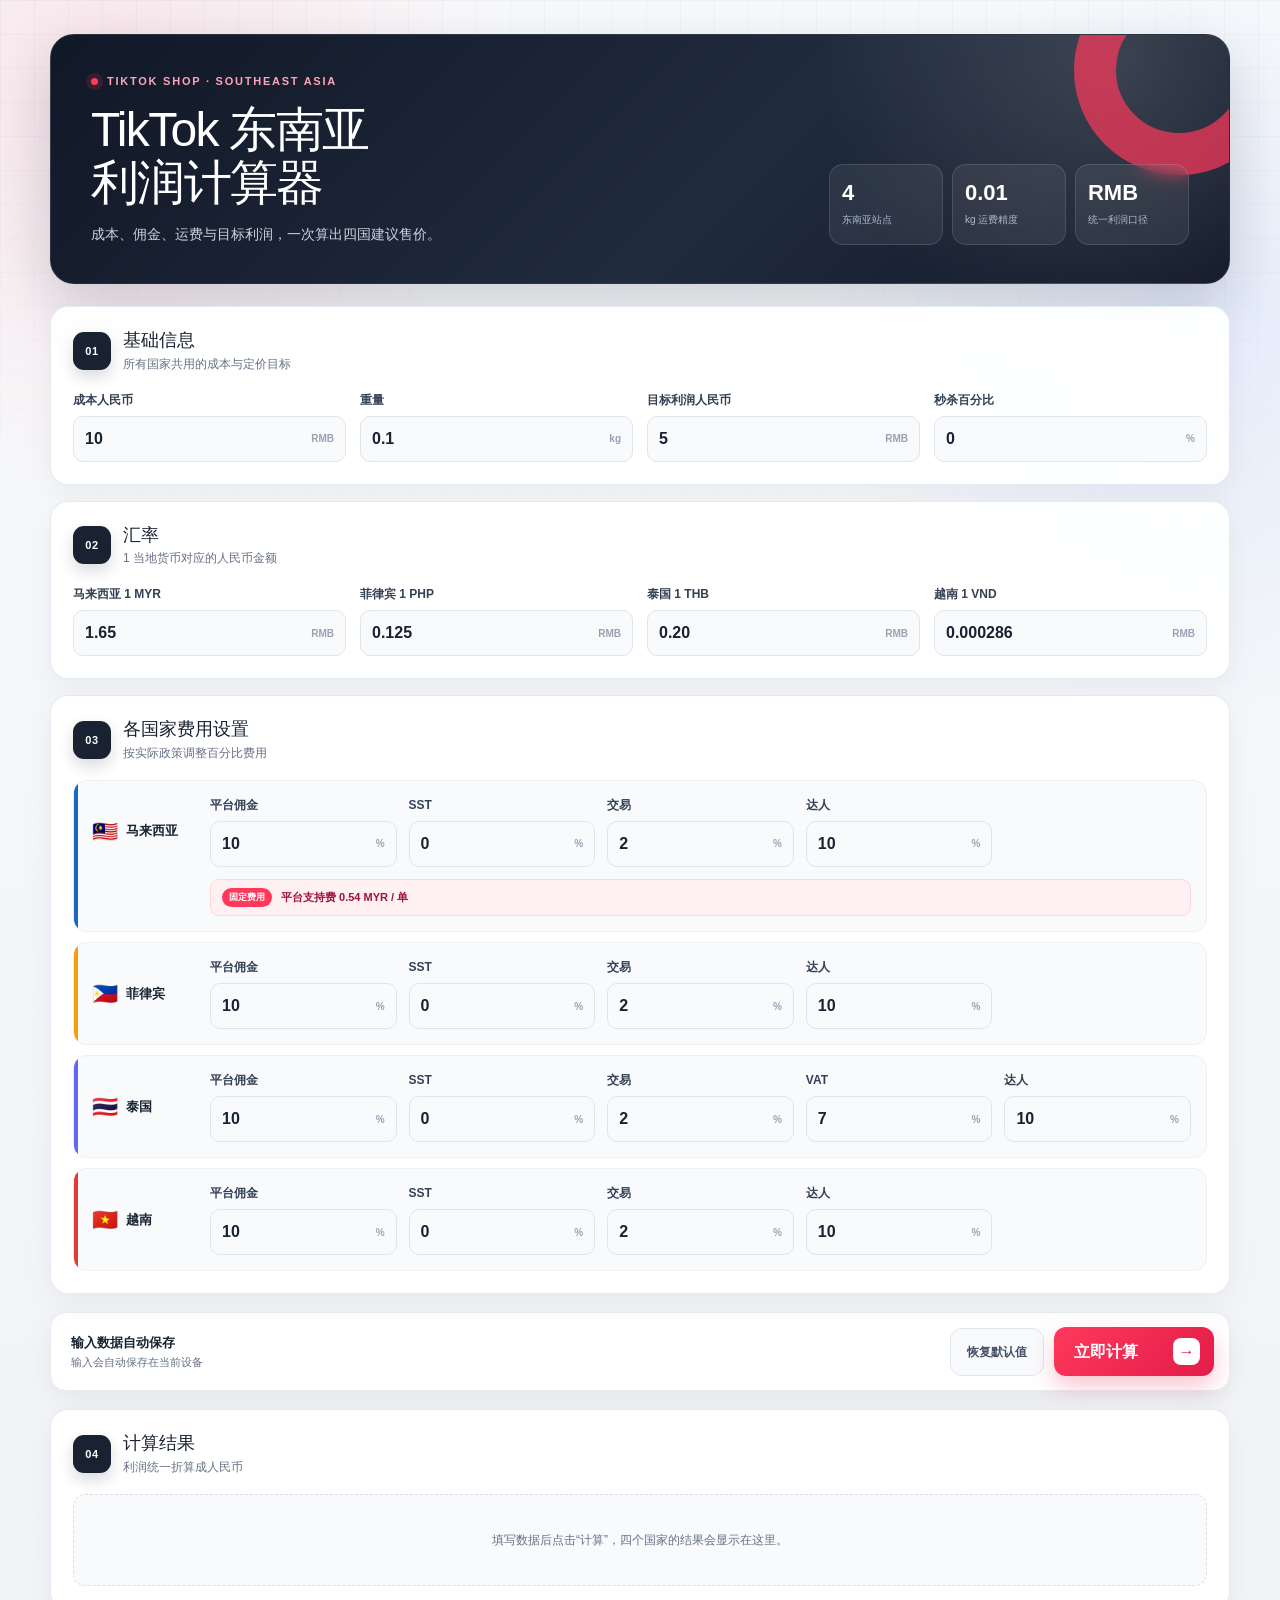
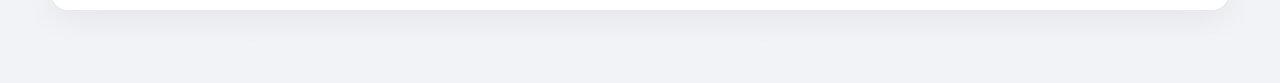
==== commit f17e44d4: "Persist calculator inputs across visits" ====
--- a/index.html
+++ b/index.html
@@ -1,2 +1,2 @@
-<!DOCTYPE html><html lang="zh-CN"><head><meta charSet="utf-8"/><meta name="viewport" content="width=device-width, initial-scale=1"/><link rel="stylesheet" href="/_next/static/css/index.Cao55F4_.css" data-rsc-css-href="/_next/static/css/index.Cao55F4_.css" data-precedence="vite-rsc/importer-resources"/><link rel="modulepreload" fetchPriority="low" href="/_next/static/chunks/index-Dzyud3Lv.js"/><script src="/_next/static/chunks/rolldown-runtime-C60lm6uB.js" type="module" async=""></script><script src="/_next/static/chunks/framework-BgSIrAUN.js" type="module" async=""></script><link rel="modulepreload" href="/_next/static/chunks/layout-segment-context-5Wb7iLdR.js" crossorigin=""/><link rel="modulepreload" href="/_next/static/chunks/page-BAxRU63R.js" crossorigin=""/><title>TikTok 东南亚利润计算器</title><meta name="description" content="计算马来西亚、菲律宾、泰国和越南的售价、平台费用、运费与人民币利润。"/><meta property="og:title" content="TikTok 东南亚利润计算器"/><meta property="og:description" content="计算马来西亚、菲律宾、泰国和越南的售价、平台费用、运费与人民币利润。"/><meta property="og:type" content="website"/><meta property="og:image" content="https://anjin243.github.io/og-v2.png"/><meta property="og:image:width" content="1536"/><meta property="og:image:height" content="1024"/><meta property="og:image:alt" content="TikTok 东南亚利润计算器"/><meta name="twitter:card" content="summary_large_image"/><meta name="twitter:title" content="TikTok 东南亚利润计算器"/><meta name="twitter:description" content="计算马来西亚、菲律宾、泰国和越南的售价、平台费用、运费与人民币利润。"/><meta name="twitter:image" content="https://anjin243.github.io/og-v2.png"/><script>Object.assign(((self[Symbol.for("vinext.navigationRuntime")]??={bootstrap:{routeManifest:null},functions:{}}).bootstrap.rsc??={rsc:[]}),{params:{},nav:{"pathname":"/","searchParams":[]}})</script><link rel="modulepreload" href="/_next/static/chunks/index-Dzyud3Lv.js" />
-</head><body><main class="page-shell"><div class="box"><header class="page-header"><div class="hero-copy"><p><span class="live-dot"></span>TikTok Shop · Southeast Asia</p><h1>TikTok 东南亚<br/>利润计算器</h1><span>成本、佣金、运费与目标利润，一次算出四国建议售价。</span></div><div class="hero-summary" aria-label="计算器特点"><div><strong>4</strong><span>东南亚站点</span></div><div><strong>0.01</strong><span>kg 运费精度</span></div><div><strong>RMB</strong><span>统一利润口径</span></div></div></header><section class="section" aria-labelledby="basic-title"><div class="section-title"><span class="section-step">01</span><div><h2 id="basic-title">基础信息</h2><p>所有国家共用的成本与定价目标</p></div></div><div class="field-grid field-grid-four"><label class="field" for="cost"><span>成本人民币</span><span class="input-wrap"><input id="cost" inputMode="decimal" min="0" step="any" type="number" value="10"/><small>RMB</small></span></label><label class="field" for="weight"><span>重量</span><span class="input-wrap"><input id="weight" inputMode="decimal" min="0" step="any" type="number" value="0.1"/><small>kg</small></span></label><label class="field" for="target"><span>目标利润人民币</span><span class="input-wrap"><input id="target" inputMode="decimal" min="0" step="any" type="number" value="5"/><small>RMB</small></span></label><label class="field" for="sale"><span>秒杀百分比</span><span class="input-wrap"><input id="sale" inputMode="decimal" min="0" step="any" type="number" value="0"/><small>%</small></span></label></div></section><section class="section" aria-labelledby="exchange-title"><div class="section-title"><span class="section-step">02</span><div><h2 id="exchange-title">汇率</h2><p>1 当地货币对应的人民币金额</p></div></div><div class="field-grid field-grid-four"><label class="field" for="myr"><span>马来西亚 1 MYR</span><span class="input-wrap"><input id="myr" inputMode="decimal" min="0" step="any" type="number" value="1.65"/><small>RMB</small></span></label><label class="field" for="php"><span>菲律宾 1 PHP</span><span class="input-wrap"><input id="php" inputMode="decimal" min="0" step="any" type="number" value="0.125"/><small>RMB</small></span></label><label class="field" for="thb"><span>泰国 1 THB</span><span class="input-wrap"><input id="thb" inputMode="decimal" min="0" step="any" type="number" value="0.20"/><small>RMB</small></span></label><label class="field" for="vnd"><span>越南 1 VND</span><span class="input-wrap"><input id="vnd" inputMode="decimal" min="0" step="any" type="number" value="0.000286"/><small>RMB</small></span></label></div></section><section class="section" aria-labelledby="fee-title"><div class="section-title"><span class="section-step">03</span><div><h2 id="fee-title">各国家费用设置</h2><p>按实际政策调整百分比费用</p></div></div><div class="fee-list"><div class="fee-row fee-row-my"><strong><span>🇲🇾</span>马来西亚</strong><label class="field" for="my_comm"><span>平台佣金</span><span class="input-wrap"><input id="my_comm" inputMode="decimal" min="0" step="any" type="number" value="10"/><small>%</small></span></label><label class="field" for="my_sst"><span>SST</span><span class="input-wrap"><input id="my_sst" inputMode="decimal" min="0" step="any" type="number" value="0"/><small>%</small></span></label><label class="field" for="my_trade"><span>交易</span><span class="input-wrap"><input id="my_trade" inputMode="decimal" min="0" step="any" type="number" value="2"/><small>%</small></span></label><label class="field" for="my_creator"><span>达人</span><span class="input-wrap"><input id="my_creator" inputMode="decimal" min="0" step="any" type="number" value="10"/><small>%</small></span></label><div class="fixed-fee-note"><span>固定费用</span><strong>平台支持费 0.54 MYR / 单</strong></div></div><div class="fee-row fee-row-ph"><strong><span>🇵🇭</span>菲律宾</strong><label class="field" for="ph_comm"><span>平台佣金</span><span class="input-wrap"><input id="ph_comm" inputMode="decimal" min="0" step="any" type="number" value="10"/><small>%</small></span></label><label class="field" for="ph_sst"><span>SST</span><span class="input-wrap"><input id="ph_sst" inputMode="decimal" min="0" step="any" type="number" value="0"/><small>%</small></span></label><label class="field" for="ph_trade"><span>交易</span><span class="input-wrap"><input id="ph_trade" inputMode="decimal" min="0" step="any" type="number" value="2"/><small>%</small></span></label><label class="field" for="ph_creator"><span>达人</span><span class="input-wrap"><input id="ph_creator" inputMode="decimal" min="0" step="any" type="number" value="10"/><small>%</small></span></label></div><div class="fee-row fee-row-th"><strong><span>🇹🇭</span>泰国</strong><label class="field" for="th_comm"><span>平台佣金</span><span class="input-wrap"><input id="th_comm" inputMode="decimal" min="0" step="any" type="number" value="10"/><small>%</small></span></label><label class="field" for="th_sst"><span>SST</span><span class="input-wrap"><input id="th_sst" inputMode="decimal" min="0" step="any" type="number" value="0"/><small>%</small></span></label><label class="field" for="th_trade"><span>交易</span><span class="input-wrap"><input id="th_trade" inputMode="decimal" min="0" step="any" type="number" value="2"/><small>%</small></span></label><label class="field" for="vat"><span>VAT</span><span class="input-wrap"><input id="vat" inputMode="decimal" min="0" step="any" type="number" value="7"/><small>%</small></span></label><label class="field" for="th_creator"><span>达人</span><span class="input-wrap"><input id="th_creator" inputMode="decimal" min="0" step="any" type="number" value="10"/><small>%</small></span></label></div><div class="fee-row fee-row-vn"><strong><span>🇻🇳</span>越南</strong><label class="field" for="vn_comm"><span>平台佣金</span><span class="input-wrap"><input id="vn_comm" inputMode="decimal" min="0" step="any" type="number" value="10"/><small>%</small></span></label><label class="field" for="vn_sst"><span>SST</span><span class="input-wrap"><input id="vn_sst" inputMode="decimal" min="0" step="any" type="number" value="0"/><small>%</small></span></label><label class="field" for="vn_trade"><span>交易</span><span class="input-wrap"><input id="vn_trade" inputMode="decimal" min="0" step="any" type="number" value="2"/><small>%</small></span></label><label class="field" for="vn_creator"><span>达人</span><span class="input-wrap"><input id="vn_creator" inputMode="decimal" min="0" step="any" type="number" value="10"/><small>%</small></span></label></div></div></section><div class="action-bar"><div><strong>参数填写完成了吗？</strong><span>点击后同时生成四国结果</span></div><button class="calculate-button" type="button"><span>立即计算</span><b aria-hidden="true">→</b></button></div><section class="section result-section" aria-labelledby="result-title"><div class="result-heading"><div class="section-title"><span class="section-step">04</span><div><h2 id="result-title">计算结果</h2><p>利润统一折算成人民币</p></div></div></div><p class="empty-result">填写数据后点击“计算”，四个国家的结果会显示在这里。</p></section></div></main><script type="module" src="/_next/static/chunks/index-Dzyud3Lv.js" id="_R_" async=""></script><script>((self[Symbol.for("vinext.navigationRuntime")]??={bootstrap:{routeManifest:null},functions:{}}).bootstrap.rsc??={rsc:[]}).rsc.push("2:I[\"1dde660fd687\",[],\"Children\",1]\n")</script><script>((self[Symbol.for("vinext.navigationRuntime")]??={bootstrap:{routeManifest:null},functions:{}}).bootstrap.rsc??={rsc:[]}).rsc.push("3:I[\"a6eedf645878\",[],\"GlobalErrorBoundary\",1]\n")</script><script>((self[Symbol.for("vinext.navigationRuntime")]??={bootstrap:{routeManifest:null},functions:{}}).bootstrap.rsc??={rsc:[]}).rsc.push("4:I[\"11d5c2460cce\",[],\"default\",1]\n")</script><script>((self[Symbol.for("vinext.navigationRuntime")]??={bootstrap:{routeManifest:null},functions:{}}).bootstrap.rsc??={rsc:[]}).rsc.push("5:I[\"a6eedf645878\",[],\"ErrorBoundary\",1]\n")</script><script>((self[Symbol.for("vinext.navigationRuntime")]??={bootstrap:{routeManifest:null},functions:{}}).bootstrap.rsc??={rsc:[]}).rsc.push("6:I[\"66be694b8519\",[],\"LayoutSegmentProvider\",1]\n")</script><script>((self[Symbol.for("vinext.navigationRuntime")]??={bootstrap:{routeManifest:null},functions:{}}).bootstrap.rsc??={rsc:[]}).rsc.push("7:I[\"1dde660fd687\",[],\"Slot\",1]\n")</script><script>((self[Symbol.for("vinext.navigationRuntime")]??={bootstrap:{routeManifest:null},functions:{}}).bootstrap.rsc??={rsc:[]}).rsc.push("8:I[\"236fa9f33caf\",[],\"AppRouterScrollTarget\",1]\n")</script><script>((self[Symbol.for("vinext.navigationRuntime")]??={bootstrap:{routeManifest:null},functions:{}}).bootstrap.rsc??={rsc:[]}).rsc.push("9:I[\"a6eedf645878\",[],\"RedirectBoundary\",1]\n")</script><script>((self[Symbol.for("vinext.navigationRuntime")]??={bootstrap:{routeManifest:null},functions:{}}).bootstrap.rsc??={rsc:[]}).rsc.push(":HL[\"/_next/static/css/index.Cao55F4_.css\",\"style\"     ]\n")</script><script>((self[Symbol.for("vinext.navigationRuntime")]??={bootstrap:{routeManifest:null},functions:{}}).bootstrap.rsc??={rsc:[]}).rsc.push("0:{\"__route\":\"route:/\",\"__interceptionContext\":null,\"__layoutIds\":[\"layout:/\"],\"__rootLayout\":\"/\",\"__sourcePage\":\"/page\",\"page:/\":\"$L1\",\"layout:/\":[[[[\"$\",\"link\",\"css:/_next/static/css/index.Cao55F4_.css\",{\"rel\":\"stylesheet\",\"precedence\":\"vite-rsc/importer-resources\",\"href\":\"/_next/static/css/index.Cao55F4_.css\",\"data-rsc-css-href\":\"/_next/static/css/index.Cao55F4_.css\"}],\"$undefined\"],[\"$\",\"html\",null,{\"lang\":\"zh-CN\",\"children\":[\"$\",\"body\",null,{\"children\":[\"$\",\"$L2\",null,{}]}]}]],null],\"route:/\":[[[\"$\",\"meta\",null,{\"charSet\":\"utf-8\"}],[[\"$\",\"title\",\"0\",{\"children\":\"TikTok 东南亚利润计算器\"}],[\"$\",\"meta\",\"1\",{\"name\":\"description\",\"content\":\"计算马来西亚、菲律宾、泰国和越南的售价、平台费用、运费与人民币利润。\"}],[\"$\",\"meta\",\"2\",{\"property\":\"og:title\",\"content\":\"TikTok 东南亚利润计算器\"}],[\"$\",\"meta\",\"3\",{\"property\":\"og:description\",\"content\":\"计算马来西亚、菲律宾、泰国和越南的售价、平台费用、运费与人民币利润。\"}],[\"$\",\"meta\",\"4\",{\"property\":\"og:type\",\"content\":\"website\"}],[\"$\",\"meta\",\"5\",{\"property\":\"og:image\",\"content\":\"https://anjin243.github.io/og-v2.png\"}],[\"$\",\"meta\",\"6\",{\"property\":\"og:image:width\",\"content\":\"1536\"}],[\"$\",\"meta\",\"7\",{\"property\":\"og:image:height\",\"content\":\"1024\"}],[\"$\",\"meta\",\"8\",{\"property\":\"og:image:alt\",\"content\":\"TikTok 东南亚利润计算器\"}],[\"$\",\"meta\",\"9\",{\"name\":\"twitter:card\",\"content\":\"summary_large_image\"}],[\"$\",\"meta\",\"10\",{\"name\":\"twitter:title\",\"content\":\"TikTok 东南亚利润计算器\"}],[\"$\",\"meta\",\"11\",{\"name\":\"twitter:description\",\"content\":\"计算马来西亚、菲律宾、泰国和越南的售价、平台费用、运费与人民币利润。\"}],[\"$\",\"meta\",\"12\",{\"name\":\"twitter:image\",\"content\":\"https://anjin243.github.io/og-v2.png\"}]],[[\"$\",\"meta\",\"0\",{\"name\":\"viewport\",\"content\":\"width=device-width, initial-scale=1\"}]]],[\"$\",\"$L3\",null,{\"fallback\":\"$4\",\"children\":[\"$\",\"$L5\",null,{\"fallback\":\"$4\",\"children\":[\"$\",\"$L6\",null,{\"providerId\":\"layout:/\",\"segmentMap\":{\"children\":[]},\"children\":[\"$\",\"$L7\",null,{\"id\":\"layout:/\",\"parallelSlots\":\"$undefined\",\"children\":[\"$\",\"$L8\",null,{\"children\":[\"$\",\"$L9\",null,{\"children\":[[\"$\",\"$L6\",null,{\"providerId\":\"page:/\",\"segmentMap\":{\"children\":[\"__PAGE__\"]},\"children\":[\"$\",\"$L7\",null,{\"id\":\"page:/\"}]}],null]}]}]}]}]}]}],null,null],\"__layoutFlags\":{\"layout:/\":\"s\"},\"__artifactCompatibility\":{\"schemaVersion\":1,\"graphVersion\":\"app-route-graph:1177fd80f83fa7b0\",\"deploymentVersion\":\"f60eb672-bbbb-4fb1-b1ed-05da4b1e6021\",\"appElementsSchemaVersion\":1,\"rscPayloadSchemaVersion\":1,\"rootBoundaryId\":\"/\",\"renderEpoch\":null},\"__renderObservation\":{\"schemaVersion\":1,\"output\":{\"kind\":\"app-rsc\",\"mountedSlotsFingerprint\":null,\"renderEpoch\":null,\"rootBoundaryId\":\"/\",\"routeId\":\"route:/\"},\"completeness\":\"partial\",\"boundaryOutcome\":{\"kind\":\"unknown\"},\"requestApis\":[{\"kind\":\"connection\",\"status\":\"unknown\"},{\"kind\":\"cookies\",\"status\":\"unknown\"},{\"kind\":\"draftMode\",\"status\":\"unknown\"},{\"kind\":\"headers\",\"status\":\"unknown\"},{\"kind\":\"params\",\"status\":\"unknown\"},{\"kind\":\"searchParams\",\"status\":\"unknown\"}],\"dynamicFetches\":[],\"cacheTags\":[\"/\",\"_N_T_/\",\"_N_T_/index\",\"_N_T_/layout\",\"_N_T_/page\"],\"pathTags\":[\"/\"],\"cacheability\":\"unknown\",\"downgrade\":{\"target\":\"freshRender\",\"reasons\":[{\"code\":\"CP_DOWNGRADE_CACHEABILITY_UNKNOWN\",\"target\":\"freshRender\"},{\"code\":\"CP_DOWNGRADE_INCOMPLETE_OBSERVATION\",\"completeness\":\"partial\",\"target\":\"freshRender\"},{\"code\":\"CP_DOWNGRADE_UNKNOWN_REQUEST_API\",\"requestApi\":\"connection\",\"target\":\"freshRender\"},{\"code\":\"CP_DOWNGRADE_UNKNOWN_REQUEST_API\",\"requestApi\":\"cookies\",\"target\":\"freshRender\"},{\"code\":\"CP_DOWNGRADE_UNKNOWN_REQUEST_API\",\"requestApi\":\"draftMode\",\"target\":\"freshRender\"},{\"code\":\"CP_DOWNGRADE_UNKNOWN_REQUEST_API\",\"requestApi\":\"headers\",\"target\":\"freshRender\"},{\"code\":\"CP_DOWNGRADE_UNKNOWN_REQUEST_API\",\"requestApi\":\"params\",\"target\":\"freshRender\"},{\"code\":\"CP_DOWNGRADE_UNKNOWN_REQUEST_API\",\"requestApi\":\"searchParams\",\"target\":\"freshRender\"}],\"fallback\":{\"kind\":\"breakerFallback\",\"code\":\"CP_PRIVATE_DYNAMIC_DOWNGRADE\",\"mode\":\"renderFresh\",\"scope\":\"affectedOutput\",\"fields\":{\"reasonCodes\":[\"CP_DOWNGRADE_CACHEABILITY_UNKNOWN\",\"CP_DOWNGRADE_INCOMPLETE_OBSERVATION\",\"CP_DOWNGRADE_UNKNOWN_REQUEST_API\",\"CP_DOWNGRADE_UNKNOWN_REQUEST_API\",\"CP_DOWNGRADE_UNKNOWN_REQUEST_API\",\"CP_DOWNGRADE_UNKNOWN_REQUEST_API\",\"CP_DOWNGRADE_UNKNOWN_REQUEST_API\",\"CP_DOWNGRADE_UNKNOWN_REQUEST_API\"],\"target\":\"freshRender\"}},\"isPublicCacheCandidate\":false}}}\n")</script><script>((self[Symbol.for("vinext.navigationRuntime")]??={bootstrap:{routeManifest:null},functions:{}}).bootstrap.rsc??={rsc:[]}).rsc.push("a:I[\"6efdf509a785\",[],\"default\",1]\n")</script><script>((self[Symbol.for("vinext.navigationRuntime")]??={bootstrap:{routeManifest:null},functions:{}}).bootstrap.rsc??={rsc:[]}).rsc.push("1:[\"$\",\"$La\",null,{\"params\":\"$@b\",\"searchParams\":\"$@c\"}]\n")</script><script>((self[Symbol.for("vinext.navigationRuntime")]??={bootstrap:{routeManifest:null},functions:{}}).bootstrap.rsc??={rsc:[]}).rsc.push("b:{}\n")</script><script>((self[Symbol.for("vinext.navigationRuntime")]??={bootstrap:{routeManifest:null},functions:{}}).bootstrap.rsc??={rsc:[]}).rsc.push("c:{}\n")</script><script>Object.assign(((self[Symbol.for("vinext.navigationRuntime")]??={bootstrap:{routeManifest:null},functions:{}}).bootstrap.rsc??={rsc:[]}),{"initialCacheKind":"dynamic"});((self[Symbol.for("vinext.navigationRuntime")]??={bootstrap:{routeManifest:null},functions:{}}).bootstrap.rsc??={rsc:[]}).done=true</script></body></html>+<!DOCTYPE html><html lang="zh-CN"><head><meta charSet="utf-8"/><meta name="viewport" content="width=device-width, initial-scale=1"/><link rel="stylesheet" href="/_next/static/css/index.C_PDKb48.css" data-rsc-css-href="/_next/static/css/index.C_PDKb48.css" data-precedence="vite-rsc/importer-resources"/><link rel="modulepreload" fetchPriority="low" href="/_next/static/chunks/index-Ds6E6B1m.js"/><script src="/_next/static/chunks/rolldown-runtime-C60lm6uB.js" type="module" async=""></script><script src="/_next/static/chunks/framework-BgSIrAUN.js" type="module" async=""></script><link rel="modulepreload" href="/_next/static/chunks/layout-segment-context-s1etb2AW.js" crossorigin=""/><link rel="modulepreload" href="/_next/static/chunks/page-DCty7yev.js" crossorigin=""/><title>TikTok 东南亚利润计算器</title><meta name="description" content="计算马来西亚、菲律宾、泰国和越南的售价、平台费用、运费与人民币利润。"/><meta property="og:title" content="TikTok 东南亚利润计算器"/><meta property="og:description" content="计算马来西亚、菲律宾、泰国和越南的售价、平台费用、运费与人民币利润。"/><meta property="og:type" content="website"/><meta property="og:image" content="https://anjin243.github.io/og-v2.png"/><meta property="og:image:width" content="1536"/><meta property="og:image:height" content="1024"/><meta property="og:image:alt" content="TikTok 东南亚利润计算器"/><meta name="twitter:card" content="summary_large_image"/><meta name="twitter:title" content="TikTok 东南亚利润计算器"/><meta name="twitter:description" content="计算马来西亚、菲律宾、泰国和越南的售价、平台费用、运费与人民币利润。"/><meta name="twitter:image" content="https://anjin243.github.io/og-v2.png"/><script>Object.assign(((self[Symbol.for("vinext.navigationRuntime")]??={bootstrap:{routeManifest:null},functions:{}}).bootstrap.rsc??={rsc:[]}),{params:{},nav:{"pathname":"/","searchParams":[]}})</script><link rel="modulepreload" href="/_next/static/chunks/index-Ds6E6B1m.js" />
+</head><body><main class="page-shell"><div class="box"><header class="page-header"><div class="hero-copy"><p><span class="live-dot"></span>TikTok Shop · Southeast Asia</p><h1>TikTok 东南亚<br/>利润计算器</h1><span>成本、佣金、运费与目标利润，一次算出四国建议售价。</span></div><div class="hero-summary" aria-label="计算器特点"><div><strong>4</strong><span>东南亚站点</span></div><div><strong>0.01</strong><span>kg 运费精度</span></div><div><strong>RMB</strong><span>统一利润口径</span></div></div></header><section class="section" aria-labelledby="basic-title"><div class="section-title"><span class="section-step">01</span><div><h2 id="basic-title">基础信息</h2><p>所有国家共用的成本与定价目标</p></div></div><div class="field-grid field-grid-four"><label class="field" for="cost"><span>成本人民币</span><span class="input-wrap"><input id="cost" inputMode="decimal" min="0" step="any" type="number" value="10"/><small>RMB</small></span></label><label class="field" for="weight"><span>重量</span><span class="input-wrap"><input id="weight" inputMode="decimal" min="0" step="any" type="number" value="0.1"/><small>kg</small></span></label><label class="field" for="target"><span>目标利润人民币</span><span class="input-wrap"><input id="target" inputMode="decimal" min="0" step="any" type="number" value="5"/><small>RMB</small></span></label><label class="field" for="sale"><span>秒杀百分比</span><span class="input-wrap"><input id="sale" inputMode="decimal" min="0" step="any" type="number" value="0"/><small>%</small></span></label></div></section><section class="section" aria-labelledby="exchange-title"><div class="section-title"><span class="section-step">02</span><div><h2 id="exchange-title">汇率</h2><p>1 当地货币对应的人民币金额</p></div></div><div class="field-grid field-grid-four"><label class="field" for="myr"><span>马来西亚 1 MYR</span><span class="input-wrap"><input id="myr" inputMode="decimal" min="0" step="any" type="number" value="1.65"/><small>RMB</small></span></label><label class="field" for="php"><span>菲律宾 1 PHP</span><span class="input-wrap"><input id="php" inputMode="decimal" min="0" step="any" type="number" value="0.125"/><small>RMB</small></span></label><label class="field" for="thb"><span>泰国 1 THB</span><span class="input-wrap"><input id="thb" inputMode="decimal" min="0" step="any" type="number" value="0.20"/><small>RMB</small></span></label><label class="field" for="vnd"><span>越南 1 VND</span><span class="input-wrap"><input id="vnd" inputMode="decimal" min="0" step="any" type="number" value="0.000286"/><small>RMB</small></span></label></div></section><section class="section" aria-labelledby="fee-title"><div class="section-title"><span class="section-step">03</span><div><h2 id="fee-title">各国家费用设置</h2><p>按实际政策调整百分比费用</p></div></div><div class="fee-list"><div class="fee-row fee-row-my"><strong><span>🇲🇾</span>马来西亚</strong><label class="field" for="my_comm"><span>平台佣金</span><span class="input-wrap"><input id="my_comm" inputMode="decimal" min="0" step="any" type="number" value="10"/><small>%</small></span></label><label class="field" for="my_sst"><span>SST</span><span class="input-wrap"><input id="my_sst" inputMode="decimal" min="0" step="any" type="number" value="0"/><small>%</small></span></label><label class="field" for="my_trade"><span>交易</span><span class="input-wrap"><input id="my_trade" inputMode="decimal" min="0" step="any" type="number" value="2"/><small>%</small></span></label><label class="field" for="my_creator"><span>达人</span><span class="input-wrap"><input id="my_creator" inputMode="decimal" min="0" step="any" type="number" value="10"/><small>%</small></span></label><div class="fixed-fee-note"><span>固定费用</span><strong>平台支持费 0.54 MYR / 单</strong></div></div><div class="fee-row fee-row-ph"><strong><span>🇵🇭</span>菲律宾</strong><label class="field" for="ph_comm"><span>平台佣金</span><span class="input-wrap"><input id="ph_comm" inputMode="decimal" min="0" step="any" type="number" value="10"/><small>%</small></span></label><label class="field" for="ph_sst"><span>SST</span><span class="input-wrap"><input id="ph_sst" inputMode="decimal" min="0" step="any" type="number" value="0"/><small>%</small></span></label><label class="field" for="ph_trade"><span>交易</span><span class="input-wrap"><input id="ph_trade" inputMode="decimal" min="0" step="any" type="number" value="2"/><small>%</small></span></label><label class="field" for="ph_creator"><span>达人</span><span class="input-wrap"><input id="ph_creator" inputMode="decimal" min="0" step="any" type="number" value="10"/><small>%</small></span></label></div><div class="fee-row fee-row-th"><strong><span>🇹🇭</span>泰国</strong><label class="field" for="th_comm"><span>平台佣金</span><span class="input-wrap"><input id="th_comm" inputMode="decimal" min="0" step="any" type="number" value="10"/><small>%</small></span></label><label class="field" for="th_sst"><span>SST</span><span class="input-wrap"><input id="th_sst" inputMode="decimal" min="0" step="any" type="number" value="0"/><small>%</small></span></label><label class="field" for="th_trade"><span>交易</span><span class="input-wrap"><input id="th_trade" inputMode="decimal" min="0" step="any" type="number" value="2"/><small>%</small></span></label><label class="field" for="vat"><span>VAT</span><span class="input-wrap"><input id="vat" inputMode="decimal" min="0" step="any" type="number" value="7"/><small>%</small></span></label><label class="field" for="th_creator"><span>达人</span><span class="input-wrap"><input id="th_creator" inputMode="decimal" min="0" step="any" type="number" value="10"/><small>%</small></span></label></div><div class="fee-row fee-row-vn"><strong><span>🇻🇳</span>越南</strong><label class="field" for="vn_comm"><span>平台佣金</span><span class="input-wrap"><input id="vn_comm" inputMode="decimal" min="0" step="any" type="number" value="10"/><small>%</small></span></label><label class="field" for="vn_sst"><span>SST</span><span class="input-wrap"><input id="vn_sst" inputMode="decimal" min="0" step="any" type="number" value="0"/><small>%</small></span></label><label class="field" for="vn_trade"><span>交易</span><span class="input-wrap"><input id="vn_trade" inputMode="decimal" min="0" step="any" type="number" value="2"/><small>%</small></span></label><label class="field" for="vn_creator"><span>达人</span><span class="input-wrap"><input id="vn_creator" inputMode="decimal" min="0" step="any" type="number" value="10"/><small>%</small></span></label></div></div></section><div class="action-bar"><div class="action-copy"><strong>输入数据自动保存</strong><span aria-live="polite">输入会自动保存在当前设备</span></div><div class="action-buttons"><button class="reset-button" type="button">恢复默认值</button><button class="calculate-button" type="button"><span>立即计算</span><b aria-hidden="true">→</b></button></div></div><section class="section result-section" aria-labelledby="result-title"><div class="result-heading"><div class="section-title"><span class="section-step">04</span><div><h2 id="result-title">计算结果</h2><p>利润统一折算成人民币</p></div></div></div><p class="empty-result">填写数据后点击“计算”，四个国家的结果会显示在这里。</p></section></div></main><script type="module" src="/_next/static/chunks/index-Ds6E6B1m.js" id="_R_" async=""></script><script>((self[Symbol.for("vinext.navigationRuntime")]??={bootstrap:{routeManifest:null},functions:{}}).bootstrap.rsc??={rsc:[]}).rsc.push("2:I[\"1dde660fd687\",[],\"Children\",1]\n")</script><script>((self[Symbol.for("vinext.navigationRuntime")]??={bootstrap:{routeManifest:null},functions:{}}).bootstrap.rsc??={rsc:[]}).rsc.push("3:I[\"a6eedf645878\",[],\"GlobalErrorBoundary\",1]\n")</script><script>((self[Symbol.for("vinext.navigationRuntime")]??={bootstrap:{routeManifest:null},functions:{}}).bootstrap.rsc??={rsc:[]}).rsc.push("4:I[\"11d5c2460cce\",[],\"default\",1]\n")</script><script>((self[Symbol.for("vinext.navigationRuntime")]??={bootstrap:{routeManifest:null},functions:{}}).bootstrap.rsc??={rsc:[]}).rsc.push("5:I[\"a6eedf645878\",[],\"ErrorBoundary\",1]\n")</script><script>((self[Symbol.for("vinext.navigationRuntime")]??={bootstrap:{routeManifest:null},functions:{}}).bootstrap.rsc??={rsc:[]}).rsc.push("6:I[\"66be694b8519\",[],\"LayoutSegmentProvider\",1]\n")</script><script>((self[Symbol.for("vinext.navigationRuntime")]??={bootstrap:{routeManifest:null},functions:{}}).bootstrap.rsc??={rsc:[]}).rsc.push("7:I[\"1dde660fd687\",[],\"Slot\",1]\n")</script><script>((self[Symbol.for("vinext.navigationRuntime")]??={bootstrap:{routeManifest:null},functions:{}}).bootstrap.rsc??={rsc:[]}).rsc.push("8:I[\"236fa9f33caf\",[],\"AppRouterScrollTarget\",1]\n")</script><script>((self[Symbol.for("vinext.navigationRuntime")]??={bootstrap:{routeManifest:null},functions:{}}).bootstrap.rsc??={rsc:[]}).rsc.push("9:I[\"a6eedf645878\",[],\"RedirectBoundary\",1]\n")</script><script>((self[Symbol.for("vinext.navigationRuntime")]??={bootstrap:{routeManifest:null},functions:{}}).bootstrap.rsc??={rsc:[]}).rsc.push(":HL[\"/_next/static/css/index.C_PDKb48.css\",\"style\"     ]\n")</script><script>((self[Symbol.for("vinext.navigationRuntime")]??={bootstrap:{routeManifest:null},functions:{}}).bootstrap.rsc??={rsc:[]}).rsc.push("0:{\"__route\":\"route:/\",\"__interceptionContext\":null,\"__layoutIds\":[\"layout:/\"],\"__rootLayout\":\"/\",\"__sourcePage\":\"/page\",\"page:/\":\"$L1\",\"layout:/\":[[[[\"$\",\"link\",\"css:/_next/static/css/index.C_PDKb48.css\",{\"rel\":\"stylesheet\",\"precedence\":\"vite-rsc/importer-resources\",\"href\":\"/_next/static/css/index.C_PDKb48.css\",\"data-rsc-css-href\":\"/_next/static/css/index.C_PDKb48.css\"}],\"$undefined\"],[\"$\",\"html\",null,{\"lang\":\"zh-CN\",\"children\":[\"$\",\"body\",null,{\"children\":[\"$\",\"$L2\",null,{}]}]}]],null],\"route:/\":[[[\"$\",\"meta\",null,{\"charSet\":\"utf-8\"}],[[\"$\",\"title\",\"0\",{\"children\":\"TikTok 东南亚利润计算器\"}],[\"$\",\"meta\",\"1\",{\"name\":\"description\",\"content\":\"计算马来西亚、菲律宾、泰国和越南的售价、平台费用、运费与人民币利润。\"}],[\"$\",\"meta\",\"2\",{\"property\":\"og:title\",\"content\":\"TikTok 东南亚利润计算器\"}],[\"$\",\"meta\",\"3\",{\"property\":\"og:description\",\"content\":\"计算马来西亚、菲律宾、泰国和越南的售价、平台费用、运费与人民币利润。\"}],[\"$\",\"meta\",\"4\",{\"property\":\"og:type\",\"content\":\"website\"}],[\"$\",\"meta\",\"5\",{\"property\":\"og:image\",\"content\":\"https://anjin243.github.io/og-v2.png\"}],[\"$\",\"meta\",\"6\",{\"property\":\"og:image:width\",\"content\":\"1536\"}],[\"$\",\"meta\",\"7\",{\"property\":\"og:image:height\",\"content\":\"1024\"}],[\"$\",\"meta\",\"8\",{\"property\":\"og:image:alt\",\"content\":\"TikTok 东南亚利润计算器\"}],[\"$\",\"meta\",\"9\",{\"name\":\"twitter:card\",\"content\":\"summary_large_image\"}],[\"$\",\"meta\",\"10\",{\"name\":\"twitter:title\",\"content\":\"TikTok 东南亚利润计算器\"}],[\"$\",\"meta\",\"11\",{\"name\":\"twitter:description\",\"content\":\"计算马来西亚、菲律宾、泰国和越南的售价、平台费用、运费与人民币利润。\"}],[\"$\",\"meta\",\"12\",{\"name\":\"twitter:image\",\"content\":\"https://anjin243.github.io/og-v2.png\"}]],[[\"$\",\"meta\",\"0\",{\"name\":\"viewport\",\"content\":\"width=device-width, initial-scale=1\"}]]],[\"$\",\"$L3\",null,{\"fallback\":\"$4\",\"children\":[\"$\",\"$L5\",null,{\"fallback\":\"$4\",\"children\":[\"$\",\"$L6\",null,{\"providerId\":\"layout:/\",\"segmentMap\":{\"children\":[]},\"children\":[\"$\",\"$L7\",null,{\"id\":\"layout:/\",\"parallelSlots\":\"$undefined\",\"children\":[\"$\",\"$L8\",null,{\"children\":[\"$\",\"$L9\",null,{\"children\":[[\"$\",\"$L6\",null,{\"providerId\":\"page:/\",\"segmentMap\":{\"children\":[\"__PAGE__\"]},\"children\":[\"$\",\"$L7\",null,{\"id\":\"page:/\"}]}],null]}]}]}]}]}]}],null,null],\"__layoutFlags\":{\"layout:/\":\"s\"},\"__artifactCompatibility\":{\"schemaVersion\":1,\"graphVersion\":\"app-route-graph:1177fd80f83fa7b0\",\"deploymentVersion\":\"55dcaf9d-9689-4697-bd6c-c15dede0a371\",\"appElementsSchemaVersion\":1,\"rscPayloadSchemaVersion\":1,\"rootBoundaryId\":\"/\",\"renderEpoch\":null},\"__renderObservation\":{\"schemaVersion\":1,\"output\":{\"kind\":\"app-rsc\",\"mountedSlotsFingerprint\":null,\"renderEpoch\":null,\"rootBoundaryId\":\"/\",\"routeId\":\"route:/\"},\"completeness\":\"partial\",\"boundaryOutcome\":{\"kind\":\"unknown\"},\"requestApis\":[{\"kind\":\"connection\",\"status\":\"unknown\"},{\"kind\":\"cookies\",\"status\":\"unknown\"},{\"kind\":\"draftMode\",\"status\":\"unknown\"},{\"kind\":\"headers\",\"status\":\"unknown\"},{\"kind\":\"params\",\"status\":\"unknown\"},{\"kind\":\"searchParams\",\"status\":\"unknown\"}],\"dynamicFetches\":[],\"cacheTags\":[\"/\",\"_N_T_/\",\"_N_T_/index\",\"_N_T_/layout\",\"_N_T_/page\"],\"pathTags\":[\"/\"],\"cacheability\":\"unknown\",\"downgrade\":{\"target\":\"freshRender\",\"reasons\":[{\"code\":\"CP_DOWNGRADE_CACHEABILITY_UNKNOWN\",\"target\":\"freshRender\"},{\"code\":\"CP_DOWNGRADE_INCOMPLETE_OBSERVATION\",\"completeness\":\"partial\",\"target\":\"freshRender\"},{\"code\":\"CP_DOWNGRADE_UNKNOWN_REQUEST_API\",\"requestApi\":\"connection\",\"target\":\"freshRender\"},{\"code\":\"CP_DOWNGRADE_UNKNOWN_REQUEST_API\",\"requestApi\":\"cookies\",\"target\":\"freshRender\"},{\"code\":\"CP_DOWNGRADE_UNKNOWN_REQUEST_API\",\"requestApi\":\"draftMode\",\"target\":\"freshRender\"},{\"code\":\"CP_DOWNGRADE_UNKNOWN_REQUEST_API\",\"requestApi\":\"headers\",\"target\":\"freshRender\"},{\"code\":\"CP_DOWNGRADE_UNKNOWN_REQUEST_API\",\"requestApi\":\"params\",\"target\":\"freshRender\"},{\"code\":\"CP_DOWNGRADE_UNKNOWN_REQUEST_API\",\"requestApi\":\"searchParams\",\"target\":\"freshRender\"}],\"fallback\":{\"kind\":\"breakerFallback\",\"code\":\"CP_PRIVATE_DYNAMIC_DOWNGRADE\",\"mode\":\"renderFresh\",\"scope\":\"affectedOutput\",\"fields\":{\"reasonCodes\":[\"CP_DOWNGRADE_CACHEABILITY_UNKNOWN\",\"CP_DOWNGRADE_INCOMPLETE_OBSERVATION\",\"CP_DOWNGRADE_UNKNOWN_REQUEST_API\",\"CP_DOWNGRADE_UNKNOWN_REQUEST_API\",\"CP_DOWNGRADE_UNKNOWN_REQUEST_API\",\"CP_DOWNGRADE_UNKNOWN_REQUEST_API\",\"CP_DOWNGRADE_UNKNOWN_REQUEST_API\",\"CP_DOWNGRADE_UNKNOWN_REQUEST_API\"],\"target\":\"freshRender\"}},\"isPublicCacheCandidate\":false}}}\n")</script><script>((self[Symbol.for("vinext.navigationRuntime")]??={bootstrap:{routeManifest:null},functions:{}}).bootstrap.rsc??={rsc:[]}).rsc.push("a:I[\"6efdf509a785\",[],\"default\",1]\n")</script><script>((self[Symbol.for("vinext.navigationRuntime")]??={bootstrap:{routeManifest:null},functions:{}}).bootstrap.rsc??={rsc:[]}).rsc.push("1:[\"$\",\"$La\",null,{\"params\":\"$@b\",\"searchParams\":\"$@c\"}]\n")</script><script>((self[Symbol.for("vinext.navigationRuntime")]??={bootstrap:{routeManifest:null},functions:{}}).bootstrap.rsc??={rsc:[]}).rsc.push("b:{}\n")</script><script>((self[Symbol.for("vinext.navigationRuntime")]??={bootstrap:{routeManifest:null},functions:{}}).bootstrap.rsc??={rsc:[]}).rsc.push("c:{}\n")</script><script>Object.assign(((self[Symbol.for("vinext.navigationRuntime")]??={bootstrap:{routeManifest:null},functions:{}}).bootstrap.rsc??={rsc:[]}),{"initialCacheKind":"dynamic"});((self[Symbol.for("vinext.navigationRuntime")]??={bootstrap:{routeManifest:null},functions:{}}).bootstrap.rsc??={rsc:[]}).done=true</script></body></html>
--- a/_next/static/css/index.C_PDKb48.css
+++ b/_next/static/css/index.C_PDKb48.css
@@ -0,0 +1,2 @@
+/*! tailwindcss v4.2.1 | MIT License | https://tailwindcss.com */
+@layer properties{@supports (((-webkit-hyphens:none)) and (not (margin-trim:inline))) or ((-moz-orient:inline) and (not (color:rgb(from red r g b)))){*,:before,:after{--tw-blur:initial;--tw-brightness:initial;--tw-contrast:initial;--tw-grayscale:initial;--tw-hue-rotate:initial;--tw-invert:initial;--tw-opacity:initial;--tw-saturate:initial;--tw-sepia:initial;--tw-drop-shadow:initial;--tw-drop-shadow-color:initial;--tw-drop-shadow-alpha:100%;--tw-drop-shadow-size:initial}::backdrop{--tw-blur:initial;--tw-brightness:initial;--tw-contrast:initial;--tw-grayscale:initial;--tw-hue-rotate:initial;--tw-invert:initial;--tw-opacity:initial;--tw-saturate:initial;--tw-sepia:initial;--tw-drop-shadow:initial;--tw-drop-shadow-color:initial;--tw-drop-shadow-alpha:100%;--tw-drop-shadow-size:initial}}}@layer theme{:root,:host{--font-sans:ui-sans-serif, system-ui, sans-serif, "Apple Color Emoji", "Segoe UI Emoji", "Segoe UI Symbol", "Noto Color Emoji";--font-mono:ui-monospace, SFMono-Regular, Menlo, Monaco, Consolas, "Liberation Mono", "Courier New", monospace;--spacing:.25rem;--default-transition-duration:.15s;--default-transition-timing-function:cubic-bezier(.4, 0, .2, 1);--default-font-family:var(--font-sans);--default-mono-font-family:var(--font-mono)}}@layer base{*,:after,:before{box-sizing:border-box;border:0 solid;margin:0;padding:0}::backdrop{box-sizing:border-box;border:0 solid;margin:0;padding:0}::file-selector-button{box-sizing:border-box;border:0 solid;margin:0;padding:0}html,:host{-webkit-text-size-adjust:100%;tab-size:4;line-height:1.5;font-family:var(--default-font-family,ui-sans-serif, system-ui, sans-serif, "Apple Color Emoji", "Segoe UI Emoji", "Segoe UI Symbol", "Noto Color Emoji");font-feature-settings:var(--default-font-feature-settings,normal);font-variation-settings:var(--default-font-variation-settings,normal);-webkit-tap-highlight-color:transparent}hr{height:0;color:inherit;border-top-width:1px}abbr:where([title]){-webkit-text-decoration:underline dotted;text-decoration:underline dotted}h1,h2,h3,h4,h5,h6{font-size:inherit;font-weight:inherit}a{color:inherit;-webkit-text-decoration:inherit;-webkit-text-decoration:inherit;-webkit-text-decoration:inherit;-webkit-text-decoration:inherit;text-decoration:inherit}b,strong{font-weight:bolder}code,kbd,samp,pre{font-family:var(--default-mono-font-family,ui-monospace, SFMono-Regular, Menlo, Monaco, Consolas, "Liberation Mono", "Courier New", monospace);font-feature-settings:var(--default-mono-font-feature-settings,normal);font-variation-settings:var(--default-mono-font-variation-settings,normal);font-size:1em}small{font-size:80%}sub,sup{vertical-align:baseline;font-size:75%;line-height:0;position:relative}sub{bottom:-.25em}sup{top:-.5em}table{text-indent:0;border-color:inherit;border-collapse:collapse}:-moz-focusring{outline:auto}progress{vertical-align:baseline}summary{display:list-item}ol,ul,menu{list-style:none}img,svg,video,canvas,audio,iframe,embed,object{vertical-align:middle;display:block}img,video{max-width:100%;height:auto}button,input,select,optgroup,textarea{font:inherit;font-feature-settings:inherit;font-variation-settings:inherit;letter-spacing:inherit;color:inherit;opacity:1;background-color:#0000;border-radius:0}::file-selector-button{font:inherit;font-feature-settings:inherit;font-variation-settings:inherit;letter-spacing:inherit;color:inherit;opacity:1;background-color:#0000;border-radius:0}:where(select:is([multiple],[size])) optgroup{font-weight:bolder}:where(select:is([multiple],[size])) optgroup option{padding-inline-start:20px}::file-selector-button{margin-inline-end:4px}::placeholder{opacity:1}@supports (not ((-webkit-appearance:-apple-pay-button))) or (contain-intrinsic-size:1px){::placeholder{color:currentColor}@supports (color:color-mix(in lab, red, red)){::placeholder{color:color-mix(in oklab, currentcolor 50%, transparent)}}}textarea{resize:vertical}::-webkit-search-decoration{-webkit-appearance:none}::-webkit-date-and-time-value{min-height:1lh;text-align:inherit}::-webkit-datetime-edit{display:inline-flex}::-webkit-datetime-edit-fields-wrapper{padding:0}::-webkit-datetime-edit{padding-block:0}::-webkit-datetime-edit-year-field{padding-block:0}::-webkit-datetime-edit-month-field{padding-block:0}::-webkit-datetime-edit-day-field{padding-block:0}::-webkit-datetime-edit-hour-field{padding-block:0}::-webkit-datetime-edit-minute-field{padding-block:0}::-webkit-datetime-edit-second-field{padding-block:0}::-webkit-datetime-edit-millisecond-field{padding-block:0}::-webkit-datetime-edit-meridiem-field{padding-block:0}::-webkit-calendar-picker-indicator{line-height:1}:-moz-ui-invalid{box-shadow:none}button,input:where([type=button],[type=reset],[type=submit]){-webkit-appearance:button;appearance:button}::file-selector-button{-webkit-appearance:button;appearance:button}::-webkit-inner-spin-button{height:auto}::-webkit-outer-spin-button{height:auto}[hidden]:where(:not([hidden=until-found])){display:none!important}}@layer components;@layer utilities{.visible{visibility:visible}.fixed{position:fixed}.relative{position:relative}.static{position:static}.sticky{position:sticky}.start{inset-inline-start:var(--spacing)}.end{inset-inline-end:var(--spacing)}.flex{display:flex}.hidden{display:none}.inline-flex{display:inline-flex}.table{display:table}.resize{resize:both}.blur{--tw-blur:blur(8px);filter:var(--tw-blur,) var(--tw-brightness,) var(--tw-contrast,) var(--tw-grayscale,) var(--tw-hue-rotate,) var(--tw-invert,) var(--tw-saturate,) var(--tw-sepia,) var(--tw-drop-shadow,)}.transition{transition-property:color,background-color,border-color,outline-color,text-decoration-color,fill,stroke,--tw-gradient-from,--tw-gradient-via,--tw-gradient-to,opacity,box-shadow,transform,translate,scale,rotate,filter,-webkit-backdrop-filter,backdrop-filter,display,content-visibility,overlay,pointer-events;transition-timing-function:var(--tw-ease,var(--default-transition-timing-function));transition-duration:var(--tw-duration,var(--default-transition-duration))}}:root{--ink:#182230;--muted:#667085;--line:#e8ecf2;--canvas:#f2f4f7;--accent:#ff385c;--accent-dark:#e31c49;--shipping:#fff7df;--support:#fff0f3;--profit:#eaf8f0}*{box-sizing:border-box}html{background:var(--canvas);scroll-behavior:smooth}body{background:var(--canvas);color:var(--ink);margin:0;font-family:Microsoft YaHei,PingFang SC,Noto Sans SC,Arial,sans-serif;line-height:1.5}button,input{font:inherit}.page-shell{background:radial-gradient(circle at 8% 5%,#ff385c1a,#0000 25rem),radial-gradient(circle at 94% 20%,#2f6bff17,#0000 24rem),linear-gradient(#f8f9fb 0,#f1f3f6 100%);min-height:100vh;padding:34px 22px 56px;position:relative;overflow:hidden}.page-shell:before{z-index:0;content:"";pointer-events:none;background-image:linear-gradient(#18223008 1px,#0000 1px),linear-gradient(90deg,#18223008 1px,#0000 1px);background-size:34px 34px;position:absolute;inset:0;-webkit-mask-image:linear-gradient(#000,#0000 38%);mask-image:linear-gradient(#000,#0000 38%)}.box{z-index:1;width:min(1180px,100%);margin:0 auto;position:relative}.page-header{color:#fff;background:radial-gradient(circle at 90% 10%,#ffffff26,#0000 18rem),linear-gradient(135deg,#111827 0%,#202b3d 58%,#111827 100%);border:1px solid #ffffff14;border-radius:24px;grid-template-columns:minmax(0,1.35fr) minmax(360px,.65fr);align-items:end;gap:34px;margin-bottom:22px;padding:38px 40px;display:grid;position:relative;overflow:hidden;box-shadow:0 22px 55px #0f172a2e}.page-header:after{content:"";border:42px solid #ff385cb3;border-radius:50%;width:210px;height:210px;position:absolute;top:-70px;right:-55px}.hero-copy,.hero-summary{z-index:1;position:relative}.hero-copy>p{color:#fda4b6;letter-spacing:.16em;text-transform:uppercase;align-items:center;gap:9px;margin:0 0 13px;font-size:11px;font-weight:800;display:flex}.live-dot{background:var(--accent);border-radius:50%;width:7px;height:7px;box-shadow:0 0 0 5px #ff385c26}.page-header h1{letter-spacing:-.035em;margin:0;font-size:clamp(30px,5vw,48px);line-height:1.12}.hero-copy>span{color:#cbd5e1;max-width:620px;margin-top:14px;font-size:14px;display:block}.hero-summary{grid-template-columns:repeat(3,1fr);gap:9px;display:grid}.hero-summary>div{-webkit-backdrop-filter:blur(8px);backdrop-filter:blur(8px);background:#ffffff12;border:1px solid #ffffff1f;border-radius:14px;min-width:0;padding:17px 12px}.hero-summary strong{color:#fff;font-size:22px;line-height:1;display:block}.hero-summary span{color:#aeb9c8;white-space:nowrap;margin-top:8px;font-size:10px;display:block}.section{-webkit-backdrop-filter:blur(12px);backdrop-filter:blur(12px);background:#fffffff0;border:1px solid #e2e8f0e6;border-radius:18px;margin:16px 0;padding:22px;box-shadow:0 10px 30px #0f172a0d}.section-title{align-items:center;gap:12px;margin-bottom:18px;display:flex}.section-step{color:#fff;background:var(--ink);letter-spacing:.06em;border-radius:11px;flex:none;place-items:center;width:38px;height:38px;font-size:11px;font-weight:900;display:grid;box-shadow:0 7px 15px #18223029}.section-title h2{margin:0;font-size:18px;line-height:1.25}.section-title p{color:var(--muted);margin:3px 0 0;font-size:12px}.field-grid{gap:14px;display:grid}.field-grid-four{grid-template-columns:repeat(4,minmax(0,1fr))}.field{gap:7px;min-width:0;display:grid}.field>span:first-child{color:#344054;font-size:12px;font-weight:750}.input-wrap{background:#f8fafc;border:1px solid #dfe5ed;border-radius:10px;align-items:center;gap:8px;padding-right:11px;transition:border-color .2s,box-shadow .2s,background .2s;display:flex}.input-wrap:focus-within{background:#fff;border-color:#98a2b3;box-shadow:0 0 0 4px #1822300f}.input-wrap input{width:100%;min-width:0;height:44px;color:var(--ink);background:0 0;border:0;outline:none;padding:8px 11px;font-weight:700}.input-wrap small{color:#98a2b3;flex:none;font-size:10px;font-weight:800}.fee-list{gap:10px;display:grid}.fee-row{background:#f8fafc;border:1px solid #edf0f4;border-radius:13px;grid-template-columns:106px repeat(5,minmax(100px,1fr));align-items:end;gap:12px;padding:15px 15px 15px 18px;display:grid;position:relative;overflow:hidden}.fee-row:before{content:"";width:4px;position:absolute;inset:0 auto 0 0}.fee-row-my:before{background:#1867c0}.fee-row-ph:before{background:#f59e0b}.fee-row-th:before{background:#6366f1}.fee-row-vn:before{background:#e53935}.fee-row>strong{align-self:center;align-items:center;gap:8px;font-size:13px;display:flex}.fee-row>strong span{font-size:21px;line-height:1}.fee-row .field{grid-column:span 1}.fixed-fee-note{color:#9f1239;background:var(--support);border:1px solid #ffd6df;border-radius:9px;grid-column:2/-1;align-items:center;gap:9px;padding:8px 11px;font-size:11px;display:flex}.fixed-fee-note>span{color:#fff;background:var(--accent);border-radius:999px;padding:3px 7px;font-size:9px;font-weight:850}.fixed-fee-note strong{font-size:11px}.action-bar{border:1px solid var(--line);background:#fff;border-radius:16px;justify-content:space-between;align-items:center;gap:18px;margin:18px 0;padding:14px 15px 14px 20px;display:flex;box-shadow:0 10px 28px #0f172a0f}.action-copy{gap:2px;display:grid}.action-copy strong{font-size:13px}.action-copy span{color:var(--muted);font-size:11px}.action-buttons{align-items:center;gap:10px;display:flex}.reset-button{color:#475467;cursor:pointer;touch-action:manipulation;background:#f8fafc;border:1px solid #dfe5ed;border-radius:12px;min-height:48px;padding:10px 16px;font-size:12px;font-weight:800;transition:border-color .2s,background .2s,color .2s}.reset-button:hover{color:var(--ink);background:#fff;border-color:#98a2b3}:is(.reset-button:focus-visible,.calculate-button:focus-visible){outline-offset:2px;outline:3px solid #ff385c3d}.calculate-button{color:#fff;cursor:pointer;touch-action:manipulation;background:linear-gradient(135deg,#ff385c,#e31c49);border:0;border-radius:12px;justify-content:space-between;align-items:center;gap:24px;min-width:160px;min-height:48px;padding:11px 14px 11px 20px;font-weight:850;transition:transform .2s,box-shadow .2s;display:inline-flex;box-shadow:0 10px 22px #e31c4940}.calculate-button b{width:27px;height:27px;color:var(--accent-dark);background:#fff;border-radius:8px;place-items:center;display:grid}.calculate-button:hover{transform:translateY(-1px);box-shadow:0 13px 26px #e31c494f}.calculate-button:active{transform:translateY(1px)}.error{color:#b42318;background:#fff1f0;border:1px solid #ffd6d2;border-radius:10px;margin:12px 0 0;padding:12px 14px}.result-section{padding-bottom:24px}.result-heading{justify-content:space-between;align-items:center;gap:12px;display:flex}.result-heading .section-title{margin-bottom:18px}.result-note{color:#8a5800;background:var(--shipping);border:1px solid #f8e3a8;border-radius:999px;padding:7px 11px;font-size:10px;font-weight:750}.result-grid{grid-template-columns:repeat(4,minmax(0,1fr));gap:13px;display:grid}.card{--country:#475467;--country-dark:#344054;--country-shadow:#47546738;background:#fff;border:1px solid #e2e8f0;border-radius:16px;min-width:0;padding:16px;transition:transform .2s,box-shadow .2s;position:relative;overflow:hidden;box-shadow:0 10px 26px #0f172a0f}.card:before{background:var(--country);content:"";height:4px;position:absolute;inset:0 0 auto}.card:hover{transform:translateY(-3px);box-shadow:0 16px 32px #0f172a1a}.card-my{--country:#1867c0;--country-dark:#0f488c;--country-shadow:#1867c038}.card-ph{--country:#f59e0b;--country-dark:#b96d00;--country-shadow:#f59e0b3d}.card-th{--country:#6366f1;--country-dark:#4447b8;--country-shadow:#6366f138}.card-vn{--country:#e53935;--country-dark:#aa2421;--country-shadow:#e5393538}.card-header{align-items:center;gap:10px;margin:2px 0 13px;display:flex}.country-flag{filter:drop-shadow(0 3px 4px #0f172a1f);font-size:25px;line-height:1}.card-header h3{margin:0;font-size:16px;line-height:1.2}.card-header small{color:#98a2b3;letter-spacing:.08em;margin-top:3px;font-size:9px;font-weight:750;display:block}.price-block{color:#fff;background:linear-gradient(145deg, var(--country-dark), var(--country));box-shadow:0 8px 18px var(--country-shadow);border-radius:12px;margin:0 0 11px;padding:13px}.price-block>span{color:#ffffffbf;font-size:9px;font-weight:750;display:block}.price-block strong{letter-spacing:-.035em;overflow-wrap:anywhere;margin-top:2px;font-size:clamp(21px,2.2vw,27px);line-height:1.15;display:inline-block}.price-block small{color:#fffc;margin-left:6px;font-size:9px;font-weight:800}.card dl{margin:0}.card dl>div{border-bottom:1px dashed #edf0f4;grid-template-columns:minmax(0,1fr) auto;gap:9px;padding:6px 0;display:grid}.card dl>div:last-child{border-bottom:0}.card dt{min-width:0;color:var(--muted);font-size:10px}.card dd{text-align:right;overflow-wrap:anywhere;margin:0;font-size:10px;font-weight:750}.card .shipping-row{background:var(--shipping);border:0;border-radius:7px;margin:4px -7px;padding:7px}.card .support-row{color:#9f1239;background:var(--support);border:0;border-radius:7px;margin:4px -7px;padding:7px}.card .profit-row{background:var(--profit);border:0;border-radius:8px;margin:8px -7px -3px;padding:10px 7px}.card .profit-row dt,.card .profit-row dd{color:#087443;font-size:13px;font-weight:850}.empty-result{color:var(--muted);text-align:center;background:#f8fafc;border:1px dashed #d9e0e8;border-radius:12px;margin:0;padding:36px 15px;font-size:12px}@media (max-width:980px){.page-header{grid-template-columns:1fr}.hero-summary{max-width:560px}.field-grid-four,.result-grid{grid-template-columns:repeat(2,minmax(0,1fr))}.fee-row{grid-template-columns:96px repeat(3,minmax(100px,1fr))}.fixed-fee-note{grid-column:2/-1}}@media (max-width:640px){.page-shell{background:#f3f5f8;padding:0 0 30px;overflow:visible}.page-shell:before{display:none}.page-header{border-radius:0 0 24px 24px;gap:24px;margin:0 0 12px;padding:27px 18px 22px}.page-header:after{border-width:34px;width:175px;height:175px;top:-62px;right:-75px}.page-header h1{font-size:31px}.hero-copy>span{font-size:12px}.hero-summary{gap:6px}.hero-summary>div{border-radius:10px;padding:12px 8px}.hero-summary strong{font-size:17px}.hero-summary span{margin-top:6px;font-size:8px}.section{border-radius:15px;margin:11px 10px;padding:15px 12px}.section-title{gap:10px;margin-bottom:15px}.section-step{border-radius:10px;width:34px;height:34px}.section-title h2{font-size:15px}.section-title p{font-size:10px}.field-grid-four,.result-grid{grid-template-columns:1fr}.input-wrap input{height:47px}.fee-row{grid-template-columns:repeat(2,minmax(0,1fr));gap:10px 8px;padding:13px 11px 13px 14px}.fee-row>strong{grid-column:1/-1}.fixed-fee-note{flex-direction:column;grid-column:1/-1;align-items:flex-start;gap:6px}.action-bar{z-index:5;border-radius:14px;margin:12px 10px;padding:8px;position:sticky;bottom:8px;box-shadow:0 13px 34px #0f172a29}.action-copy{display:none}.action-buttons{width:100%}.reset-button{flex:none;min-height:48px;padding-inline:13px}.calculate-button{flex:1;min-width:0}.result-heading{flex-direction:column;align-items:flex-start}.result-heading .section-title{margin-bottom:0}.result-note{margin:-2px 0 12px 44px}.card{padding:16px}.card:hover{transform:none}.price-block strong{font-size:27px}.card dt,.card dd{font-size:12px}}@media (prefers-reduced-motion:reduce){*{scroll-behavior:auto!important;transition:none!important}}@property --tw-blur{syntax:"*";inherits:false}@property --tw-brightness{syntax:"*";inherits:false}@property --tw-contrast{syntax:"*";inherits:false}@property --tw-grayscale{syntax:"*";inherits:false}@property --tw-hue-rotate{syntax:"*";inherits:false}@property --tw-invert{syntax:"*";inherits:false}@property --tw-opacity{syntax:"*";inherits:false}@property --tw-saturate{syntax:"*";inherits:false}@property --tw-sepia{syntax:"*";inherits:false}@property --tw-drop-shadow{syntax:"*";inherits:false}@property --tw-drop-shadow-color{syntax:"*";inherits:false}@property --tw-drop-shadow-alpha{syntax:"<percentage>";inherits:false;initial-value:100%}@property --tw-drop-shadow-size{syntax:"*";inherits:false}
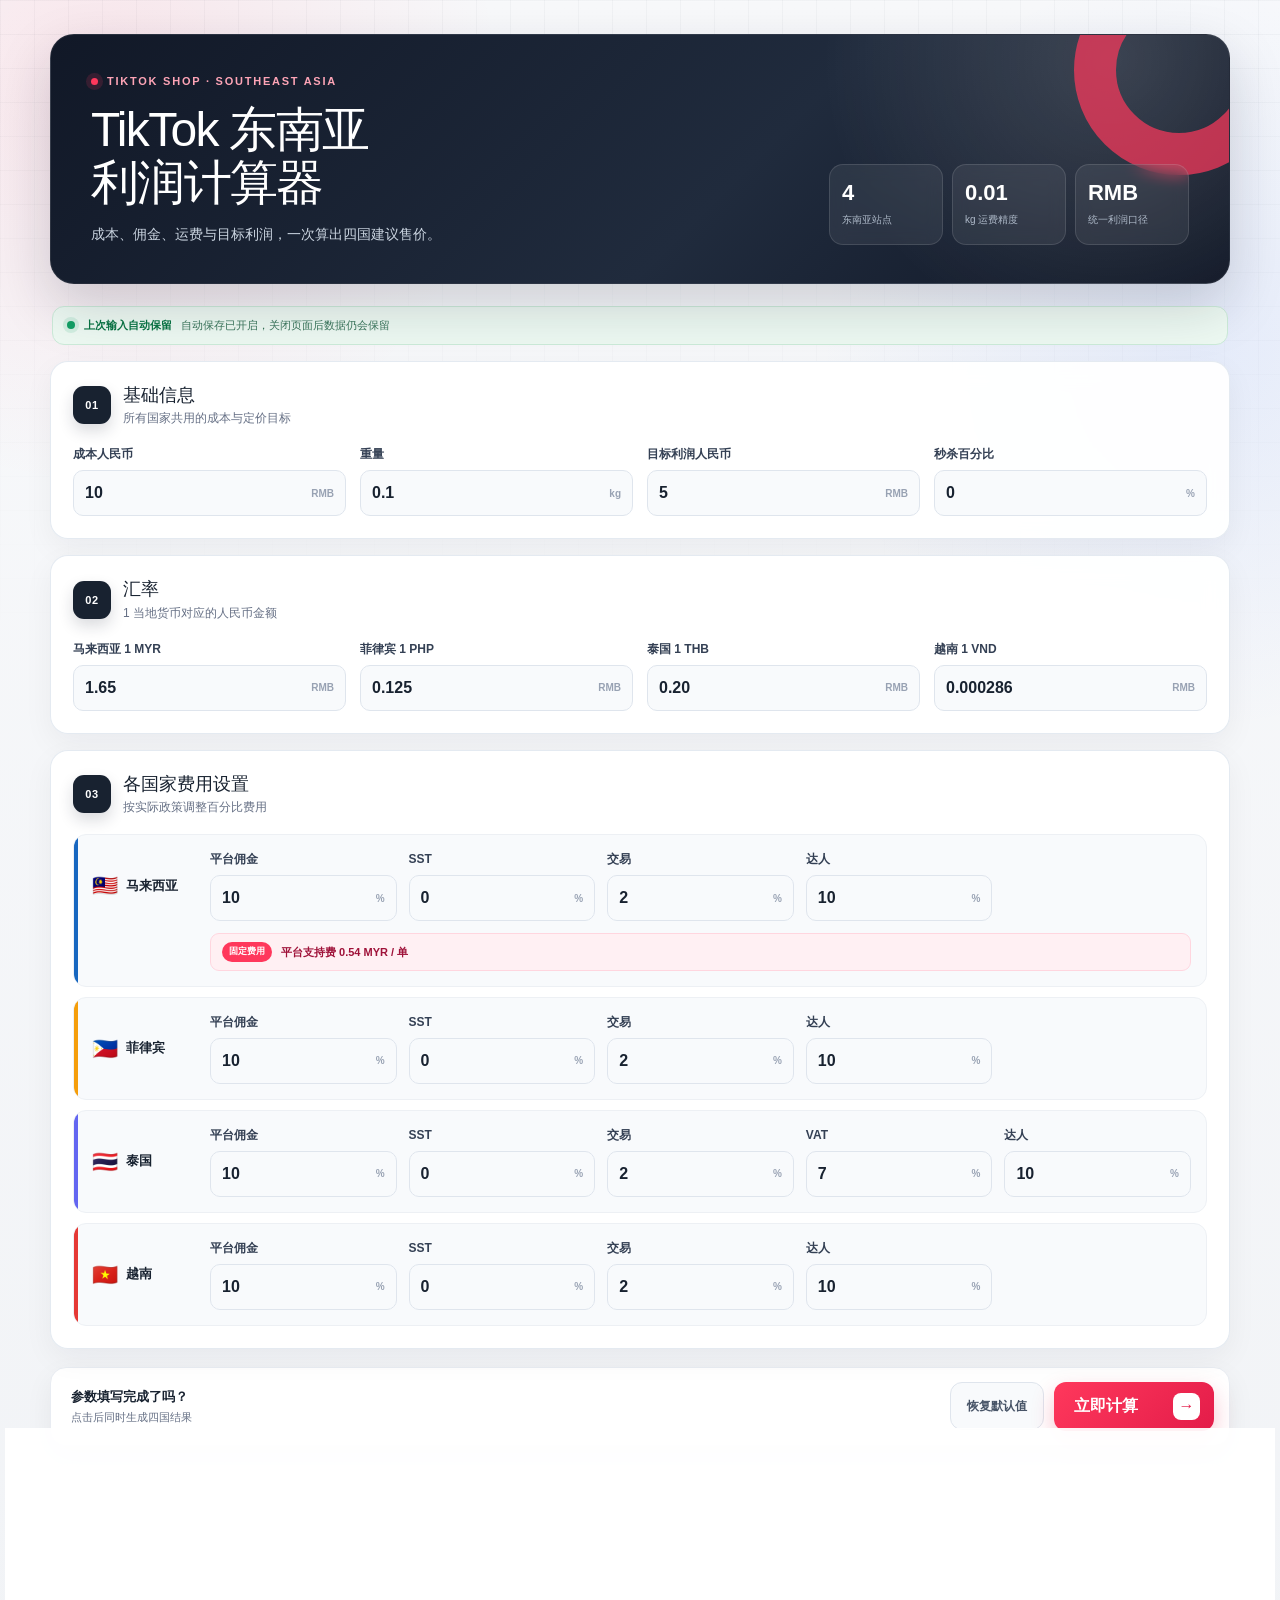
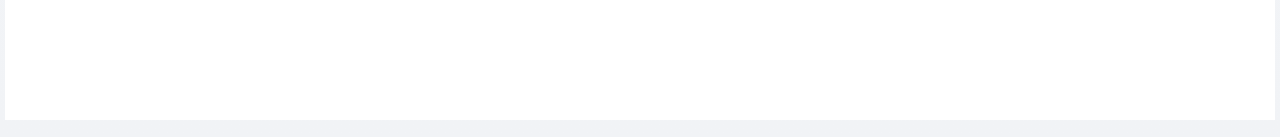
==== commit a677c50d: "Make saved calculator inputs reliable across sessions" ====
--- a/index.html
+++ b/index.html
@@ -1,2 +1,2 @@
-<!DOCTYPE html><html lang="zh-CN"><head><meta charSet="utf-8"/><meta name="viewport" content="width=device-width, initial-scale=1"/><link rel="stylesheet" href="/_next/static/css/index.C_PDKb48.css" data-rsc-css-href="/_next/static/css/index.C_PDKb48.css" data-precedence="vite-rsc/importer-resources"/><link rel="modulepreload" fetchPriority="low" href="/_next/static/chunks/index-Ds6E6B1m.js"/><script src="/_next/static/chunks/rolldown-runtime-C60lm6uB.js" type="module" async=""></script><script src="/_next/static/chunks/framework-BgSIrAUN.js" type="module" async=""></script><link rel="modulepreload" href="/_next/static/chunks/layout-segment-context-s1etb2AW.js" crossorigin=""/><link rel="modulepreload" href="/_next/static/chunks/page-DCty7yev.js" crossorigin=""/><title>TikTok 东南亚利润计算器</title><meta name="description" content="计算马来西亚、菲律宾、泰国和越南的售价、平台费用、运费与人民币利润。"/><meta property="og:title" content="TikTok 东南亚利润计算器"/><meta property="og:description" content="计算马来西亚、菲律宾、泰国和越南的售价、平台费用、运费与人民币利润。"/><meta property="og:type" content="website"/><meta property="og:image" content="https://anjin243.github.io/og-v2.png"/><meta property="og:image:width" content="1536"/><meta property="og:image:height" content="1024"/><meta property="og:image:alt" content="TikTok 东南亚利润计算器"/><meta name="twitter:card" content="summary_large_image"/><meta name="twitter:title" content="TikTok 东南亚利润计算器"/><meta name="twitter:description" content="计算马来西亚、菲律宾、泰国和越南的售价、平台费用、运费与人民币利润。"/><meta name="twitter:image" content="https://anjin243.github.io/og-v2.png"/><script>Object.assign(((self[Symbol.for("vinext.navigationRuntime")]??={bootstrap:{routeManifest:null},functions:{}}).bootstrap.rsc??={rsc:[]}),{params:{},nav:{"pathname":"/","searchParams":[]}})</script><link rel="modulepreload" href="/_next/static/chunks/index-Ds6E6B1m.js" />
-</head><body><main class="page-shell"><div class="box"><header class="page-header"><div class="hero-copy"><p><span class="live-dot"></span>TikTok Shop · Southeast Asia</p><h1>TikTok 东南亚<br/>利润计算器</h1><span>成本、佣金、运费与目标利润，一次算出四国建议售价。</span></div><div class="hero-summary" aria-label="计算器特点"><div><strong>4</strong><span>东南亚站点</span></div><div><strong>0.01</strong><span>kg 运费精度</span></div><div><strong>RMB</strong><span>统一利润口径</span></div></div></header><section class="section" aria-labelledby="basic-title"><div class="section-title"><span class="section-step">01</span><div><h2 id="basic-title">基础信息</h2><p>所有国家共用的成本与定价目标</p></div></div><div class="field-grid field-grid-four"><label class="field" for="cost"><span>成本人民币</span><span class="input-wrap"><input id="cost" inputMode="decimal" min="0" step="any" type="number" value="10"/><small>RMB</small></span></label><label class="field" for="weight"><span>重量</span><span class="input-wrap"><input id="weight" inputMode="decimal" min="0" step="any" type="number" value="0.1"/><small>kg</small></span></label><label class="field" for="target"><span>目标利润人民币</span><span class="input-wrap"><input id="target" inputMode="decimal" min="0" step="any" type="number" value="5"/><small>RMB</small></span></label><label class="field" for="sale"><span>秒杀百分比</span><span class="input-wrap"><input id="sale" inputMode="decimal" min="0" step="any" type="number" value="0"/><small>%</small></span></label></div></section><section class="section" aria-labelledby="exchange-title"><div class="section-title"><span class="section-step">02</span><div><h2 id="exchange-title">汇率</h2><p>1 当地货币对应的人民币金额</p></div></div><div class="field-grid field-grid-four"><label class="field" for="myr"><span>马来西亚 1 MYR</span><span class="input-wrap"><input id="myr" inputMode="decimal" min="0" step="any" type="number" value="1.65"/><small>RMB</small></span></label><label class="field" for="php"><span>菲律宾 1 PHP</span><span class="input-wrap"><input id="php" inputMode="decimal" min="0" step="any" type="number" value="0.125"/><small>RMB</small></span></label><label class="field" for="thb"><span>泰国 1 THB</span><span class="input-wrap"><input id="thb" inputMode="decimal" min="0" step="any" type="number" value="0.20"/><small>RMB</small></span></label><label class="field" for="vnd"><span>越南 1 VND</span><span class="input-wrap"><input id="vnd" inputMode="decimal" min="0" step="any" type="number" value="0.000286"/><small>RMB</small></span></label></div></section><section class="section" aria-labelledby="fee-title"><div class="section-title"><span class="section-step">03</span><div><h2 id="fee-title">各国家费用设置</h2><p>按实际政策调整百分比费用</p></div></div><div class="fee-list"><div class="fee-row fee-row-my"><strong><span>🇲🇾</span>马来西亚</strong><label class="field" for="my_comm"><span>平台佣金</span><span class="input-wrap"><input id="my_comm" inputMode="decimal" min="0" step="any" type="number" value="10"/><small>%</small></span></label><label class="field" for="my_sst"><span>SST</span><span class="input-wrap"><input id="my_sst" inputMode="decimal" min="0" step="any" type="number" value="0"/><small>%</small></span></label><label class="field" for="my_trade"><span>交易</span><span class="input-wrap"><input id="my_trade" inputMode="decimal" min="0" step="any" type="number" value="2"/><small>%</small></span></label><label class="field" for="my_creator"><span>达人</span><span class="input-wrap"><input id="my_creator" inputMode="decimal" min="0" step="any" type="number" value="10"/><small>%</small></span></label><div class="fixed-fee-note"><span>固定费用</span><strong>平台支持费 0.54 MYR / 单</strong></div></div><div class="fee-row fee-row-ph"><strong><span>🇵🇭</span>菲律宾</strong><label class="field" for="ph_comm"><span>平台佣金</span><span class="input-wrap"><input id="ph_comm" inputMode="decimal" min="0" step="any" type="number" value="10"/><small>%</small></span></label><label class="field" for="ph_sst"><span>SST</span><span class="input-wrap"><input id="ph_sst" inputMode="decimal" min="0" step="any" type="number" value="0"/><small>%</small></span></label><label class="field" for="ph_trade"><span>交易</span><span class="input-wrap"><input id="ph_trade" inputMode="decimal" min="0" step="any" type="number" value="2"/><small>%</small></span></label><label class="field" for="ph_creator"><span>达人</span><span class="input-wrap"><input id="ph_creator" inputMode="decimal" min="0" step="any" type="number" value="10"/><small>%</small></span></label></div><div class="fee-row fee-row-th"><strong><span>🇹🇭</span>泰国</strong><label class="field" for="th_comm"><span>平台佣金</span><span class="input-wrap"><input id="th_comm" inputMode="decimal" min="0" step="any" type="number" value="10"/><small>%</small></span></label><label class="field" for="th_sst"><span>SST</span><span class="input-wrap"><input id="th_sst" inputMode="decimal" min="0" step="any" type="number" value="0"/><small>%</small></span></label><label class="field" for="th_trade"><span>交易</span><span class="input-wrap"><input id="th_trade" inputMode="decimal" min="0" step="any" type="number" value="2"/><small>%</small></span></label><label class="field" for="vat"><span>VAT</span><span class="input-wrap"><input id="vat" inputMode="decimal" min="0" step="any" type="number" value="7"/><small>%</small></span></label><label class="field" for="th_creator"><span>达人</span><span class="input-wrap"><input id="th_creator" inputMode="decimal" min="0" step="any" type="number" value="10"/><small>%</small></span></label></div><div class="fee-row fee-row-vn"><strong><span>🇻🇳</span>越南</strong><label class="field" for="vn_comm"><span>平台佣金</span><span class="input-wrap"><input id="vn_comm" inputMode="decimal" min="0" step="any" type="number" value="10"/><small>%</small></span></label><label class="field" for="vn_sst"><span>SST</span><span class="input-wrap"><input id="vn_sst" inputMode="decimal" min="0" step="any" type="number" value="0"/><small>%</small></span></label><label class="field" for="vn_trade"><span>交易</span><span class="input-wrap"><input id="vn_trade" inputMode="decimal" min="0" step="any" type="number" value="2"/><small>%</small></span></label><label class="field" for="vn_creator"><span>达人</span><span class="input-wrap"><input id="vn_creator" inputMode="decimal" min="0" step="any" type="number" value="10"/><small>%</small></span></label></div></div></section><div class="action-bar"><div class="action-copy"><strong>输入数据自动保存</strong><span aria-live="polite">输入会自动保存在当前设备</span></div><div class="action-buttons"><button class="reset-button" type="button">恢复默认值</button><button class="calculate-button" type="button"><span>立即计算</span><b aria-hidden="true">→</b></button></div></div><section class="section result-section" aria-labelledby="result-title"><div class="result-heading"><div class="section-title"><span class="section-step">04</span><div><h2 id="result-title">计算结果</h2><p>利润统一折算成人民币</p></div></div></div><p class="empty-result">填写数据后点击“计算”，四个国家的结果会显示在这里。</p></section></div></main><script type="module" src="/_next/static/chunks/index-Ds6E6B1m.js" id="_R_" async=""></script><script>((self[Symbol.for("vinext.navigationRuntime")]??={bootstrap:{routeManifest:null},functions:{}}).bootstrap.rsc??={rsc:[]}).rsc.push("2:I[\"1dde660fd687\",[],\"Children\",1]\n")</script><script>((self[Symbol.for("vinext.navigationRuntime")]??={bootstrap:{routeManifest:null},functions:{}}).bootstrap.rsc??={rsc:[]}).rsc.push("3:I[\"a6eedf645878\",[],\"GlobalErrorBoundary\",1]\n")</script><script>((self[Symbol.for("vinext.navigationRuntime")]??={bootstrap:{routeManifest:null},functions:{}}).bootstrap.rsc??={rsc:[]}).rsc.push("4:I[\"11d5c2460cce\",[],\"default\",1]\n")</script><script>((self[Symbol.for("vinext.navigationRuntime")]??={bootstrap:{routeManifest:null},functions:{}}).bootstrap.rsc??={rsc:[]}).rsc.push("5:I[\"a6eedf645878\",[],\"ErrorBoundary\",1]\n")</script><script>((self[Symbol.for("vinext.navigationRuntime")]??={bootstrap:{routeManifest:null},functions:{}}).bootstrap.rsc??={rsc:[]}).rsc.push("6:I[\"66be694b8519\",[],\"LayoutSegmentProvider\",1]\n")</script><script>((self[Symbol.for("vinext.navigationRuntime")]??={bootstrap:{routeManifest:null},functions:{}}).bootstrap.rsc??={rsc:[]}).rsc.push("7:I[\"1dde660fd687\",[],\"Slot\",1]\n")</script><script>((self[Symbol.for("vinext.navigationRuntime")]??={bootstrap:{routeManifest:null},functions:{}}).bootstrap.rsc??={rsc:[]}).rsc.push("8:I[\"236fa9f33caf\",[],\"AppRouterScrollTarget\",1]\n")</script><script>((self[Symbol.for("vinext.navigationRuntime")]??={bootstrap:{routeManifest:null},functions:{}}).bootstrap.rsc??={rsc:[]}).rsc.push("9:I[\"a6eedf645878\",[],\"RedirectBoundary\",1]\n")</script><script>((self[Symbol.for("vinext.navigationRuntime")]??={bootstrap:{routeManifest:null},functions:{}}).bootstrap.rsc??={rsc:[]}).rsc.push(":HL[\"/_next/static/css/index.C_PDKb48.css\",\"style\"     ]\n")</script><script>((self[Symbol.for("vinext.navigationRuntime")]??={bootstrap:{routeManifest:null},functions:{}}).bootstrap.rsc??={rsc:[]}).rsc.push("0:{\"__route\":\"route:/\",\"__interceptionContext\":null,\"__layoutIds\":[\"layout:/\"],\"__rootLayout\":\"/\",\"__sourcePage\":\"/page\",\"page:/\":\"$L1\",\"layout:/\":[[[[\"$\",\"link\",\"css:/_next/static/css/index.C_PDKb48.css\",{\"rel\":\"stylesheet\",\"precedence\":\"vite-rsc/importer-resources\",\"href\":\"/_next/static/css/index.C_PDKb48.css\",\"data-rsc-css-href\":\"/_next/static/css/index.C_PDKb48.css\"}],\"$undefined\"],[\"$\",\"html\",null,{\"lang\":\"zh-CN\",\"children\":[\"$\",\"body\",null,{\"children\":[\"$\",\"$L2\",null,{}]}]}]],null],\"route:/\":[[[\"$\",\"meta\",null,{\"charSet\":\"utf-8\"}],[[\"$\",\"title\",\"0\",{\"children\":\"TikTok 东南亚利润计算器\"}],[\"$\",\"meta\",\"1\",{\"name\":\"description\",\"content\":\"计算马来西亚、菲律宾、泰国和越南的售价、平台费用、运费与人民币利润。\"}],[\"$\",\"meta\",\"2\",{\"property\":\"og:title\",\"content\":\"TikTok 东南亚利润计算器\"}],[\"$\",\"meta\",\"3\",{\"property\":\"og:description\",\"content\":\"计算马来西亚、菲律宾、泰国和越南的售价、平台费用、运费与人民币利润。\"}],[\"$\",\"meta\",\"4\",{\"property\":\"og:type\",\"content\":\"website\"}],[\"$\",\"meta\",\"5\",{\"property\":\"og:image\",\"content\":\"https://anjin243.github.io/og-v2.png\"}],[\"$\",\"meta\",\"6\",{\"property\":\"og:image:width\",\"content\":\"1536\"}],[\"$\",\"meta\",\"7\",{\"property\":\"og:image:height\",\"content\":\"1024\"}],[\"$\",\"meta\",\"8\",{\"property\":\"og:image:alt\",\"content\":\"TikTok 东南亚利润计算器\"}],[\"$\",\"meta\",\"9\",{\"name\":\"twitter:card\",\"content\":\"summary_large_image\"}],[\"$\",\"meta\",\"10\",{\"name\":\"twitter:title\",\"content\":\"TikTok 东南亚利润计算器\"}],[\"$\",\"meta\",\"11\",{\"name\":\"twitter:description\",\"content\":\"计算马来西亚、菲律宾、泰国和越南的售价、平台费用、运费与人民币利润。\"}],[\"$\",\"meta\",\"12\",{\"name\":\"twitter:image\",\"content\":\"https://anjin243.github.io/og-v2.png\"}]],[[\"$\",\"meta\",\"0\",{\"name\":\"viewport\",\"content\":\"width=device-width, initial-scale=1\"}]]],[\"$\",\"$L3\",null,{\"fallback\":\"$4\",\"children\":[\"$\",\"$L5\",null,{\"fallback\":\"$4\",\"children\":[\"$\",\"$L6\",null,{\"providerId\":\"layout:/\",\"segmentMap\":{\"children\":[]},\"children\":[\"$\",\"$L7\",null,{\"id\":\"layout:/\",\"parallelSlots\":\"$undefined\",\"children\":[\"$\",\"$L8\",null,{\"children\":[\"$\",\"$L9\",null,{\"children\":[[\"$\",\"$L6\",null,{\"providerId\":\"page:/\",\"segmentMap\":{\"children\":[\"__PAGE__\"]},\"children\":[\"$\",\"$L7\",null,{\"id\":\"page:/\"}]}],null]}]}]}]}]}]}],null,null],\"__layoutFlags\":{\"layout:/\":\"s\"},\"__artifactCompatibility\":{\"schemaVersion\":1,\"graphVersion\":\"app-route-graph:1177fd80f83fa7b0\",\"deploymentVersion\":\"55dcaf9d-9689-4697-bd6c-c15dede0a371\",\"appElementsSchemaVersion\":1,\"rscPayloadSchemaVersion\":1,\"rootBoundaryId\":\"/\",\"renderEpoch\":null},\"__renderObservation\":{\"schemaVersion\":1,\"output\":{\"kind\":\"app-rsc\",\"mountedSlotsFingerprint\":null,\"renderEpoch\":null,\"rootBoundaryId\":\"/\",\"routeId\":\"route:/\"},\"completeness\":\"partial\",\"boundaryOutcome\":{\"kind\":\"unknown\"},\"requestApis\":[{\"kind\":\"connection\",\"status\":\"unknown\"},{\"kind\":\"cookies\",\"status\":\"unknown\"},{\"kind\":\"draftMode\",\"status\":\"unknown\"},{\"kind\":\"headers\",\"status\":\"unknown\"},{\"kind\":\"params\",\"status\":\"unknown\"},{\"kind\":\"searchParams\",\"status\":\"unknown\"}],\"dynamicFetches\":[],\"cacheTags\":[\"/\",\"_N_T_/\",\"_N_T_/index\",\"_N_T_/layout\",\"_N_T_/page\"],\"pathTags\":[\"/\"],\"cacheability\":\"unknown\",\"downgrade\":{\"target\":\"freshRender\",\"reasons\":[{\"code\":\"CP_DOWNGRADE_CACHEABILITY_UNKNOWN\",\"target\":\"freshRender\"},{\"code\":\"CP_DOWNGRADE_INCOMPLETE_OBSERVATION\",\"completeness\":\"partial\",\"target\":\"freshRender\"},{\"code\":\"CP_DOWNGRADE_UNKNOWN_REQUEST_API\",\"requestApi\":\"connection\",\"target\":\"freshRender\"},{\"code\":\"CP_DOWNGRADE_UNKNOWN_REQUEST_API\",\"requestApi\":\"cookies\",\"target\":\"freshRender\"},{\"code\":\"CP_DOWNGRADE_UNKNOWN_REQUEST_API\",\"requestApi\":\"draftMode\",\"target\":\"freshRender\"},{\"code\":\"CP_DOWNGRADE_UNKNOWN_REQUEST_API\",\"requestApi\":\"headers\",\"target\":\"freshRender\"},{\"code\":\"CP_DOWNGRADE_UNKNOWN_REQUEST_API\",\"requestApi\":\"params\",\"target\":\"freshRender\"},{\"code\":\"CP_DOWNGRADE_UNKNOWN_REQUEST_API\",\"requestApi\":\"searchParams\",\"target\":\"freshRender\"}],\"fallback\":{\"kind\":\"breakerFallback\",\"code\":\"CP_PRIVATE_DYNAMIC_DOWNGRADE\",\"mode\":\"renderFresh\",\"scope\":\"affectedOutput\",\"fields\":{\"reasonCodes\":[\"CP_DOWNGRADE_CACHEABILITY_UNKNOWN\",\"CP_DOWNGRADE_INCOMPLETE_OBSERVATION\",\"CP_DOWNGRADE_UNKNOWN_REQUEST_API\",\"CP_DOWNGRADE_UNKNOWN_REQUEST_API\",\"CP_DOWNGRADE_UNKNOWN_REQUEST_API\",\"CP_DOWNGRADE_UNKNOWN_REQUEST_API\",\"CP_DOWNGRADE_UNKNOWN_REQUEST_API\",\"CP_DOWNGRADE_UNKNOWN_REQUEST_API\"],\"target\":\"freshRender\"}},\"isPublicCacheCandidate\":false}}}\n")</script><script>((self[Symbol.for("vinext.navigationRuntime")]??={bootstrap:{routeManifest:null},functions:{}}).bootstrap.rsc??={rsc:[]}).rsc.push("a:I[\"6efdf509a785\",[],\"default\",1]\n")</script><script>((self[Symbol.for("vinext.navigationRuntime")]??={bootstrap:{routeManifest:null},functions:{}}).bootstrap.rsc??={rsc:[]}).rsc.push("1:[\"$\",\"$La\",null,{\"params\":\"$@b\",\"searchParams\":\"$@c\"}]\n")</script><script>((self[Symbol.for("vinext.navigationRuntime")]??={bootstrap:{routeManifest:null},functions:{}}).bootstrap.rsc??={rsc:[]}).rsc.push("b:{}\n")</script><script>((self[Symbol.for("vinext.navigationRuntime")]??={bootstrap:{routeManifest:null},functions:{}}).bootstrap.rsc??={rsc:[]}).rsc.push("c:{}\n")</script><script>Object.assign(((self[Symbol.for("vinext.navigationRuntime")]??={bootstrap:{routeManifest:null},functions:{}}).bootstrap.rsc??={rsc:[]}),{"initialCacheKind":"dynamic"});((self[Symbol.for("vinext.navigationRuntime")]??={bootstrap:{routeManifest:null},functions:{}}).bootstrap.rsc??={rsc:[]}).done=true</script></body></html>+<!DOCTYPE html><html lang="zh-CN"><head><meta charSet="utf-8"/><meta name="viewport" content="width=device-width, initial-scale=1"/><link rel="stylesheet" href="/_next/static/css/index.N6esm-Pd.css" data-rsc-css-href="/_next/static/css/index.N6esm-Pd.css" data-precedence="vite-rsc/importer-resources"/><link rel="modulepreload" fetchPriority="low" href="/_next/static/chunks/index-DjB38Gb9.js"/><script src="/_next/static/chunks/rolldown-runtime-C60lm6uB.js" type="module" async=""></script><script src="/_next/static/chunks/framework-BgSIrAUN.js" type="module" async=""></script><link rel="modulepreload" href="/_next/static/chunks/layout-segment-context-CjkNywsE.js" crossorigin=""/><link rel="modulepreload" href="/_next/static/chunks/page-BpSV2fFA.js" crossorigin=""/><title>TikTok 东南亚利润计算器</title><meta name="description" content="计算马来西亚、菲律宾、泰国和越南的售价、平台费用、运费与人民币利润。"/><meta property="og:title" content="TikTok 东南亚利润计算器"/><meta property="og:description" content="计算马来西亚、菲律宾、泰国和越南的售价、平台费用、运费与人民币利润。"/><meta property="og:type" content="website"/><meta property="og:image" content="https://anjin243.github.io/og-v2.png"/><meta property="og:image:width" content="1536"/><meta property="og:image:height" content="1024"/><meta property="og:image:alt" content="TikTok 东南亚利润计算器"/><meta name="twitter:card" content="summary_large_image"/><meta name="twitter:title" content="TikTok 东南亚利润计算器"/><meta name="twitter:description" content="计算马来西亚、菲律宾、泰国和越南的售价、平台费用、运费与人民币利润。"/><meta name="twitter:image" content="https://anjin243.github.io/og-v2.png"/><script>Object.assign(((self[Symbol.for("vinext.navigationRuntime")]??={bootstrap:{routeManifest:null},functions:{}}).bootstrap.rsc??={rsc:[]}),{params:{},nav:{"pathname":"/","searchParams":[]}})</script><link rel="modulepreload" href="/_next/static/chunks/index-DjB38Gb9.js" />
+</head><body><main class="page-shell storage-loading"><div class="box"><header class="page-header"><div class="hero-copy"><p><span class="live-dot"></span>TikTok Shop · Southeast Asia</p><h1>TikTok 东南亚<br/>利润计算器</h1><span>成本、佣金、运费与目标利润，一次算出四国建议售价。</span></div><div class="hero-summary" aria-label="计算器特点"><div><strong>4</strong><span>东南亚站点</span></div><div><strong>0.01</strong><span>kg 运费精度</span></div><div><strong>RMB</strong><span>统一利润口径</span></div></div></header><div class="save-strip" role="status" aria-live="polite"><span class="save-dot" aria-hidden="true"></span><strong>上次输入自动保留</strong><span>正在读取上次保存的数据…</span></div><section class="section" aria-labelledby="basic-title"><div class="section-title"><span class="section-step">01</span><div><h2 id="basic-title">基础信息</h2><p>所有国家共用的成本与定价目标</p></div></div><div class="field-grid field-grid-four"><label class="field" for="cost"><span>成本人民币</span><span class="input-wrap"><input id="cost" inputMode="decimal" min="0" step="any" type="number" value="10"/><small>RMB</small></span></label><label class="field" for="weight"><span>重量</span><span class="input-wrap"><input id="weight" inputMode="decimal" min="0" step="any" type="number" value="0.1"/><small>kg</small></span></label><label class="field" for="target"><span>目标利润人民币</span><span class="input-wrap"><input id="target" inputMode="decimal" min="0" step="any" type="number" value="5"/><small>RMB</small></span></label><label class="field" for="sale"><span>秒杀百分比</span><span class="input-wrap"><input id="sale" inputMode="decimal" min="0" step="any" type="number" value="0"/><small>%</small></span></label></div></section><section class="section" aria-labelledby="exchange-title"><div class="section-title"><span class="section-step">02</span><div><h2 id="exchange-title">汇率</h2><p>1 当地货币对应的人民币金额</p></div></div><div class="field-grid field-grid-four"><label class="field" for="myr"><span>马来西亚 1 MYR</span><span class="input-wrap"><input id="myr" inputMode="decimal" min="0" step="any" type="number" value="1.65"/><small>RMB</small></span></label><label class="field" for="php"><span>菲律宾 1 PHP</span><span class="input-wrap"><input id="php" inputMode="decimal" min="0" step="any" type="number" value="0.125"/><small>RMB</small></span></label><label class="field" for="thb"><span>泰国 1 THB</span><span class="input-wrap"><input id="thb" inputMode="decimal" min="0" step="any" type="number" value="0.20"/><small>RMB</small></span></label><label class="field" for="vnd"><span>越南 1 VND</span><span class="input-wrap"><input id="vnd" inputMode="decimal" min="0" step="any" type="number" value="0.000286"/><small>RMB</small></span></label></div></section><section class="section" aria-labelledby="fee-title"><div class="section-title"><span class="section-step">03</span><div><h2 id="fee-title">各国家费用设置</h2><p>按实际政策调整百分比费用</p></div></div><div class="fee-list"><div class="fee-row fee-row-my"><strong><span>🇲🇾</span>马来西亚</strong><label class="field" for="my_comm"><span>平台佣金</span><span class="input-wrap"><input id="my_comm" inputMode="decimal" min="0" step="any" type="number" value="10"/><small>%</small></span></label><label class="field" for="my_sst"><span>SST</span><span class="input-wrap"><input id="my_sst" inputMode="decimal" min="0" step="any" type="number" value="0"/><small>%</small></span></label><label class="field" for="my_trade"><span>交易</span><span class="input-wrap"><input id="my_trade" inputMode="decimal" min="0" step="any" type="number" value="2"/><small>%</small></span></label><label class="field" for="my_creator"><span>达人</span><span class="input-wrap"><input id="my_creator" inputMode="decimal" min="0" step="any" type="number" value="10"/><small>%</small></span></label><div class="fixed-fee-note"><span>固定费用</span><strong>平台支持费 0.54 MYR / 单</strong></div></div><div class="fee-row fee-row-ph"><strong><span>🇵🇭</span>菲律宾</strong><label class="field" for="ph_comm"><span>平台佣金</span><span class="input-wrap"><input id="ph_comm" inputMode="decimal" min="0" step="any" type="number" value="10"/><small>%</small></span></label><label class="field" for="ph_sst"><span>SST</span><span class="input-wrap"><input id="ph_sst" inputMode="decimal" min="0" step="any" type="number" value="0"/><small>%</small></span></label><label class="field" for="ph_trade"><span>交易</span><span class="input-wrap"><input id="ph_trade" inputMode="decimal" min="0" step="any" type="number" value="2"/><small>%</small></span></label><label class="field" for="ph_creator"><span>达人</span><span class="input-wrap"><input id="ph_creator" inputMode="decimal" min="0" step="any" type="number" value="10"/><small>%</small></span></label></div><div class="fee-row fee-row-th"><strong><span>🇹🇭</span>泰国</strong><label class="field" for="th_comm"><span>平台佣金</span><span class="input-wrap"><input id="th_comm" inputMode="decimal" min="0" step="any" type="number" value="10"/><small>%</small></span></label><label class="field" for="th_sst"><span>SST</span><span class="input-wrap"><input id="th_sst" inputMode="decimal" min="0" step="any" type="number" value="0"/><small>%</small></span></label><label class="field" for="th_trade"><span>交易</span><span class="input-wrap"><input id="th_trade" inputMode="decimal" min="0" step="any" type="number" value="2"/><small>%</small></span></label><label class="field" for="vat"><span>VAT</span><span class="input-wrap"><input id="vat" inputMode="decimal" min="0" step="any" type="number" value="7"/><small>%</small></span></label><label class="field" for="th_creator"><span>达人</span><span class="input-wrap"><input id="th_creator" inputMode="decimal" min="0" step="any" type="number" value="10"/><small>%</small></span></label></div><div class="fee-row fee-row-vn"><strong><span>🇻🇳</span>越南</strong><label class="field" for="vn_comm"><span>平台佣金</span><span class="input-wrap"><input id="vn_comm" inputMode="decimal" min="0" step="any" type="number" value="10"/><small>%</small></span></label><label class="field" for="vn_sst"><span>SST</span><span class="input-wrap"><input id="vn_sst" inputMode="decimal" min="0" step="any" type="number" value="0"/><small>%</small></span></label><label class="field" for="vn_trade"><span>交易</span><span class="input-wrap"><input id="vn_trade" inputMode="decimal" min="0" step="any" type="number" value="2"/><small>%</small></span></label><label class="field" for="vn_creator"><span>达人</span><span class="input-wrap"><input id="vn_creator" inputMode="decimal" min="0" step="any" type="number" value="10"/><small>%</small></span></label></div></div></section><div class="action-bar"><div class="action-copy"><strong>参数填写完成了吗？</strong><span>点击后同时生成四国结果</span></div><div class="action-buttons"><button class="reset-button" type="button">恢复默认值</button><button class="calculate-button" type="button"><span>立即计算</span><b aria-hidden="true">→</b></button></div></div><section class="section result-section" aria-labelledby="result-title"><div class="result-heading"><div class="section-title"><span class="section-step">04</span><div><h2 id="result-title">计算结果</h2><p>利润统一折算成人民币</p></div></div></div><p class="empty-result">填写数据后点击“计算”，四个国家的结果会显示在这里。</p></section></div></main><script type="module" src="/_next/static/chunks/index-DjB38Gb9.js" id="_R_" async=""></script><script>((self[Symbol.for("vinext.navigationRuntime")]??={bootstrap:{routeManifest:null},functions:{}}).bootstrap.rsc??={rsc:[]}).rsc.push("2:I[\"1dde660fd687\",[],\"Children\",1]\n")</script><script>((self[Symbol.for("vinext.navigationRuntime")]??={bootstrap:{routeManifest:null},functions:{}}).bootstrap.rsc??={rsc:[]}).rsc.push("3:I[\"a6eedf645878\",[],\"GlobalErrorBoundary\",1]\n")</script><script>((self[Symbol.for("vinext.navigationRuntime")]??={bootstrap:{routeManifest:null},functions:{}}).bootstrap.rsc??={rsc:[]}).rsc.push("4:I[\"11d5c2460cce\",[],\"default\",1]\n")</script><script>((self[Symbol.for("vinext.navigationRuntime")]??={bootstrap:{routeManifest:null},functions:{}}).bootstrap.rsc??={rsc:[]}).rsc.push("5:I[\"a6eedf645878\",[],\"ErrorBoundary\",1]\n")</script><script>((self[Symbol.for("vinext.navigationRuntime")]??={bootstrap:{routeManifest:null},functions:{}}).bootstrap.rsc??={rsc:[]}).rsc.push("6:I[\"66be694b8519\",[],\"LayoutSegmentProvider\",1]\n")</script><script>((self[Symbol.for("vinext.navigationRuntime")]??={bootstrap:{routeManifest:null},functions:{}}).bootstrap.rsc??={rsc:[]}).rsc.push("7:I[\"1dde660fd687\",[],\"Slot\",1]\n")</script><script>((self[Symbol.for("vinext.navigationRuntime")]??={bootstrap:{routeManifest:null},functions:{}}).bootstrap.rsc??={rsc:[]}).rsc.push("8:I[\"236fa9f33caf\",[],\"AppRouterScrollTarget\",1]\n")</script><script>((self[Symbol.for("vinext.navigationRuntime")]??={bootstrap:{routeManifest:null},functions:{}}).bootstrap.rsc??={rsc:[]}).rsc.push("9:I[\"a6eedf645878\",[],\"RedirectBoundary\",1]\n")</script><script>((self[Symbol.for("vinext.navigationRuntime")]??={bootstrap:{routeManifest:null},functions:{}}).bootstrap.rsc??={rsc:[]}).rsc.push(":HL[\"/_next/static/css/index.N6esm-Pd.css\",\"style\"     ]\n")</script><script>((self[Symbol.for("vinext.navigationRuntime")]??={bootstrap:{routeManifest:null},functions:{}}).bootstrap.rsc??={rsc:[]}).rsc.push("0:{\"__route\":\"route:/\",\"__interceptionContext\":null,\"__layoutIds\":[\"layout:/\"],\"__rootLayout\":\"/\",\"__sourcePage\":\"/page\",\"page:/\":\"$L1\",\"layout:/\":[[[[\"$\",\"link\",\"css:/_next/static/css/index.N6esm-Pd.css\",{\"rel\":\"stylesheet\",\"precedence\":\"vite-rsc/importer-resources\",\"href\":\"/_next/static/css/index.N6esm-Pd.css\",\"data-rsc-css-href\":\"/_next/static/css/index.N6esm-Pd.css\"}],\"$undefined\"],[\"$\",\"html\",null,{\"lang\":\"zh-CN\",\"children\":[\"$\",\"body\",null,{\"children\":[\"$\",\"$L2\",null,{}]}]}]],null],\"route:/\":[[[\"$\",\"meta\",null,{\"charSet\":\"utf-8\"}],[[\"$\",\"title\",\"0\",{\"children\":\"TikTok 东南亚利润计算器\"}],[\"$\",\"meta\",\"1\",{\"name\":\"description\",\"content\":\"计算马来西亚、菲律宾、泰国和越南的售价、平台费用、运费与人民币利润。\"}],[\"$\",\"meta\",\"2\",{\"property\":\"og:title\",\"content\":\"TikTok 东南亚利润计算器\"}],[\"$\",\"meta\",\"3\",{\"property\":\"og:description\",\"content\":\"计算马来西亚、菲律宾、泰国和越南的售价、平台费用、运费与人民币利润。\"}],[\"$\",\"meta\",\"4\",{\"property\":\"og:type\",\"content\":\"website\"}],[\"$\",\"meta\",\"5\",{\"property\":\"og:image\",\"content\":\"https://anjin243.github.io/og-v2.png\"}],[\"$\",\"meta\",\"6\",{\"property\":\"og:image:width\",\"content\":\"1536\"}],[\"$\",\"meta\",\"7\",{\"property\":\"og:image:height\",\"content\":\"1024\"}],[\"$\",\"meta\",\"8\",{\"property\":\"og:image:alt\",\"content\":\"TikTok 东南亚利润计算器\"}],[\"$\",\"meta\",\"9\",{\"name\":\"twitter:card\",\"content\":\"summary_large_image\"}],[\"$\",\"meta\",\"10\",{\"name\":\"twitter:title\",\"content\":\"TikTok 东南亚利润计算器\"}],[\"$\",\"meta\",\"11\",{\"name\":\"twitter:description\",\"content\":\"计算马来西亚、菲律宾、泰国和越南的售价、平台费用、运费与人民币利润。\"}],[\"$\",\"meta\",\"12\",{\"name\":\"twitter:image\",\"content\":\"https://anjin243.github.io/og-v2.png\"}]],[[\"$\",\"meta\",\"0\",{\"name\":\"viewport\",\"content\":\"width=device-width, initial-scale=1\"}]]],[\"$\",\"$L3\",null,{\"fallback\":\"$4\",\"children\":[\"$\",\"$L5\",null,{\"fallback\":\"$4\",\"children\":[\"$\",\"$L6\",null,{\"providerId\":\"layout:/\",\"segmentMap\":{\"children\":[]},\"children\":[\"$\",\"$L7\",null,{\"id\":\"layout:/\",\"parallelSlots\":\"$undefined\",\"children\":[\"$\",\"$L8\",null,{\"children\":[\"$\",\"$L9\",null,{\"children\":[[\"$\",\"$L6\",null,{\"providerId\":\"page:/\",\"segmentMap\":{\"children\":[\"__PAGE__\"]},\"children\":[\"$\",\"$L7\",null,{\"id\":\"page:/\"}]}],null]}]}]}]}]}]}],null,null],\"__layoutFlags\":{\"layout:/\":\"s\"},\"__artifactCompatibility\":{\"schemaVersion\":1,\"graphVersion\":\"app-route-graph:1177fd80f83fa7b0\",\"deploymentVersion\":\"3a5687be-3ee0-4ba2-a9b9-1dedd6a4e8fa\",\"appElementsSchemaVersion\":1,\"rscPayloadSchemaVersion\":1,\"rootBoundaryId\":\"/\",\"renderEpoch\":null},\"__renderObservation\":{\"schemaVersion\":1,\"output\":{\"kind\":\"app-rsc\",\"mountedSlotsFingerprint\":null,\"renderEpoch\":null,\"rootBoundaryId\":\"/\",\"routeId\":\"route:/\"},\"completeness\":\"partial\",\"boundaryOutcome\":{\"kind\":\"unknown\"},\"requestApis\":[{\"kind\":\"connection\",\"status\":\"unknown\"},{\"kind\":\"cookies\",\"status\":\"unknown\"},{\"kind\":\"draftMode\",\"status\":\"unknown\"},{\"kind\":\"headers\",\"status\":\"unknown\"},{\"kind\":\"params\",\"status\":\"unknown\"},{\"kind\":\"searchParams\",\"status\":\"unknown\"}],\"dynamicFetches\":[],\"cacheTags\":[\"/\",\"_N_T_/\",\"_N_T_/index\",\"_N_T_/layout\",\"_N_T_/page\"],\"pathTags\":[\"/\"],\"cacheability\":\"unknown\",\"downgrade\":{\"target\":\"freshRender\",\"reasons\":[{\"code\":\"CP_DOWNGRADE_CACHEABILITY_UNKNOWN\",\"target\":\"freshRender\"},{\"code\":\"CP_DOWNGRADE_INCOMPLETE_OBSERVATION\",\"completeness\":\"partial\",\"target\":\"freshRender\"},{\"code\":\"CP_DOWNGRADE_UNKNOWN_REQUEST_API\",\"requestApi\":\"connection\",\"target\":\"freshRender\"},{\"code\":\"CP_DOWNGRADE_UNKNOWN_REQUEST_API\",\"requestApi\":\"cookies\",\"target\":\"freshRender\"},{\"code\":\"CP_DOWNGRADE_UNKNOWN_REQUEST_API\",\"requestApi\":\"draftMode\",\"target\":\"freshRender\"},{\"code\":\"CP_DOWNGRADE_UNKNOWN_REQUEST_API\",\"requestApi\":\"headers\",\"target\":\"freshRender\"},{\"code\":\"CP_DOWNGRADE_UNKNOWN_REQUEST_API\",\"requestApi\":\"params\",\"target\":\"freshRender\"},{\"code\":\"CP_DOWNGRADE_UNKNOWN_REQUEST_API\",\"requestApi\":\"searchParams\",\"target\":\"freshRender\"}],\"fallback\":{\"kind\":\"breakerFallback\",\"code\":\"CP_PRIVATE_DYNAMIC_DOWNGRADE\",\"mode\":\"renderFresh\",\"scope\":\"affectedOutput\",\"fields\":{\"reasonCodes\":[\"CP_DOWNGRADE_CACHEABILITY_UNKNOWN\",\"CP_DOWNGRADE_INCOMPLETE_OBSERVATION\",\"CP_DOWNGRADE_UNKNOWN_REQUEST_API\",\"CP_DOWNGRADE_UNKNOWN_REQUEST_API\",\"CP_DOWNGRADE_UNKNOWN_REQUEST_API\",\"CP_DOWNGRADE_UNKNOWN_REQUEST_API\",\"CP_DOWNGRADE_UNKNOWN_REQUEST_API\",\"CP_DOWNGRADE_UNKNOWN_REQUEST_API\"],\"target\":\"freshRender\"}},\"isPublicCacheCandidate\":false}}}\n")</script><script>((self[Symbol.for("vinext.navigationRuntime")]??={bootstrap:{routeManifest:null},functions:{}}).bootstrap.rsc??={rsc:[]}).rsc.push("a:I[\"6efdf509a785\",[],\"default\",1]\n")</script><script>((self[Symbol.for("vinext.navigationRuntime")]??={bootstrap:{routeManifest:null},functions:{}}).bootstrap.rsc??={rsc:[]}).rsc.push("1:[\"$\",\"$La\",null,{\"params\":\"$@b\",\"searchParams\":\"$@c\"}]\n")</script><script>((self[Symbol.for("vinext.navigationRuntime")]??={bootstrap:{routeManifest:null},functions:{}}).bootstrap.rsc??={rsc:[]}).rsc.push("b:{}\n")</script><script>((self[Symbol.for("vinext.navigationRuntime")]??={bootstrap:{routeManifest:null},functions:{}}).bootstrap.rsc??={rsc:[]}).rsc.push("c:{}\n")</script><script>Object.assign(((self[Symbol.for("vinext.navigationRuntime")]??={bootstrap:{routeManifest:null},functions:{}}).bootstrap.rsc??={rsc:[]}),{"initialCacheKind":"dynamic"});((self[Symbol.for("vinext.navigationRuntime")]??={bootstrap:{routeManifest:null},functions:{}}).bootstrap.rsc??={rsc:[]}).done=true</script></body></html>
--- a/_next/static/css/index.N6esm-Pd.css
+++ b/_next/static/css/index.N6esm-Pd.css
@@ -0,0 +1,2 @@
+/*! tailwindcss v4.2.1 | MIT License | https://tailwindcss.com */
+@layer properties{@supports (((-webkit-hyphens:none)) and (not (margin-trim:inline))) or ((-moz-orient:inline) and (not (color:rgb(from red r g b)))){*,:before,:after{--tw-blur:initial;--tw-brightness:initial;--tw-contrast:initial;--tw-grayscale:initial;--tw-hue-rotate:initial;--tw-invert:initial;--tw-opacity:initial;--tw-saturate:initial;--tw-sepia:initial;--tw-drop-shadow:initial;--tw-drop-shadow-color:initial;--tw-drop-shadow-alpha:100%;--tw-drop-shadow-size:initial}::backdrop{--tw-blur:initial;--tw-brightness:initial;--tw-contrast:initial;--tw-grayscale:initial;--tw-hue-rotate:initial;--tw-invert:initial;--tw-opacity:initial;--tw-saturate:initial;--tw-sepia:initial;--tw-drop-shadow:initial;--tw-drop-shadow-color:initial;--tw-drop-shadow-alpha:100%;--tw-drop-shadow-size:initial}}}@layer theme{:root,:host{--font-sans:ui-sans-serif, system-ui, sans-serif, "Apple Color Emoji", "Segoe UI Emoji", "Segoe UI Symbol", "Noto Color Emoji";--font-mono:ui-monospace, SFMono-Regular, Menlo, Monaco, Consolas, "Liberation Mono", "Courier New", monospace;--spacing:.25rem;--default-transition-duration:.15s;--default-transition-timing-function:cubic-bezier(.4, 0, .2, 1);--default-font-family:var(--font-sans);--default-mono-font-family:var(--font-mono)}}@layer base{*,:after,:before{box-sizing:border-box;border:0 solid;margin:0;padding:0}::backdrop{box-sizing:border-box;border:0 solid;margin:0;padding:0}::file-selector-button{box-sizing:border-box;border:0 solid;margin:0;padding:0}html,:host{-webkit-text-size-adjust:100%;tab-size:4;line-height:1.5;font-family:var(--default-font-family,ui-sans-serif, system-ui, sans-serif, "Apple Color Emoji", "Segoe UI Emoji", "Segoe UI Symbol", "Noto Color Emoji");font-feature-settings:var(--default-font-feature-settings,normal);font-variation-settings:var(--default-font-variation-settings,normal);-webkit-tap-highlight-color:transparent}hr{height:0;color:inherit;border-top-width:1px}abbr:where([title]){-webkit-text-decoration:underline dotted;text-decoration:underline dotted}h1,h2,h3,h4,h5,h6{font-size:inherit;font-weight:inherit}a{color:inherit;-webkit-text-decoration:inherit;-webkit-text-decoration:inherit;-webkit-text-decoration:inherit;-webkit-text-decoration:inherit;text-decoration:inherit}b,strong{font-weight:bolder}code,kbd,samp,pre{font-family:var(--default-mono-font-family,ui-monospace, SFMono-Regular, Menlo, Monaco, Consolas, "Liberation Mono", "Courier New", monospace);font-feature-settings:var(--default-mono-font-feature-settings,normal);font-variation-settings:var(--default-mono-font-variation-settings,normal);font-size:1em}small{font-size:80%}sub,sup{vertical-align:baseline;font-size:75%;line-height:0;position:relative}sub{bottom:-.25em}sup{top:-.5em}table{text-indent:0;border-color:inherit;border-collapse:collapse}:-moz-focusring{outline:auto}progress{vertical-align:baseline}summary{display:list-item}ol,ul,menu{list-style:none}img,svg,video,canvas,audio,iframe,embed,object{vertical-align:middle;display:block}img,video{max-width:100%;height:auto}button,input,select,optgroup,textarea{font:inherit;font-feature-settings:inherit;font-variation-settings:inherit;letter-spacing:inherit;color:inherit;opacity:1;background-color:#0000;border-radius:0}::file-selector-button{font:inherit;font-feature-settings:inherit;font-variation-settings:inherit;letter-spacing:inherit;color:inherit;opacity:1;background-color:#0000;border-radius:0}:where(select:is([multiple],[size])) optgroup{font-weight:bolder}:where(select:is([multiple],[size])) optgroup option{padding-inline-start:20px}::file-selector-button{margin-inline-end:4px}::placeholder{opacity:1}@supports (not ((-webkit-appearance:-apple-pay-button))) or (contain-intrinsic-size:1px){::placeholder{color:currentColor}@supports (color:color-mix(in lab, red, red)){::placeholder{color:color-mix(in oklab, currentcolor 50%, transparent)}}}textarea{resize:vertical}::-webkit-search-decoration{-webkit-appearance:none}::-webkit-date-and-time-value{min-height:1lh;text-align:inherit}::-webkit-datetime-edit{display:inline-flex}::-webkit-datetime-edit-fields-wrapper{padding:0}::-webkit-datetime-edit{padding-block:0}::-webkit-datetime-edit-year-field{padding-block:0}::-webkit-datetime-edit-month-field{padding-block:0}::-webkit-datetime-edit-day-field{padding-block:0}::-webkit-datetime-edit-hour-field{padding-block:0}::-webkit-datetime-edit-minute-field{padding-block:0}::-webkit-datetime-edit-second-field{padding-block:0}::-webkit-datetime-edit-millisecond-field{padding-block:0}::-webkit-datetime-edit-meridiem-field{padding-block:0}::-webkit-calendar-picker-indicator{line-height:1}:-moz-ui-invalid{box-shadow:none}button,input:where([type=button],[type=reset],[type=submit]){-webkit-appearance:button;appearance:button}::file-selector-button{-webkit-appearance:button;appearance:button}::-webkit-inner-spin-button{height:auto}::-webkit-outer-spin-button{height:auto}[hidden]:where(:not([hidden=until-found])){display:none!important}}@layer components;@layer utilities{.visible{visibility:visible}.fixed{position:fixed}.relative{position:relative}.static{position:static}.sticky{position:sticky}.start{inset-inline-start:var(--spacing)}.end{inset-inline-end:var(--spacing)}.flex{display:flex}.hidden{display:none}.inline-flex{display:inline-flex}.table{display:table}.resize{resize:both}.blur{--tw-blur:blur(8px);filter:var(--tw-blur,) var(--tw-brightness,) var(--tw-contrast,) var(--tw-grayscale,) var(--tw-hue-rotate,) var(--tw-invert,) var(--tw-saturate,) var(--tw-sepia,) var(--tw-drop-shadow,)}.transition{transition-property:color,background-color,border-color,outline-color,text-decoration-color,fill,stroke,--tw-gradient-from,--tw-gradient-via,--tw-gradient-to,opacity,box-shadow,transform,translate,scale,rotate,filter,-webkit-backdrop-filter,backdrop-filter,display,content-visibility,overlay,pointer-events;transition-timing-function:var(--tw-ease,var(--default-transition-timing-function));transition-duration:var(--tw-duration,var(--default-transition-duration))}}:root{--ink:#182230;--muted:#667085;--line:#e8ecf2;--canvas:#f2f4f7;--accent:#ff385c;--accent-dark:#e31c49;--shipping:#fff7df;--support:#fff0f3;--profit:#eaf8f0}*{box-sizing:border-box}html{background:var(--canvas);scroll-behavior:smooth}body{background:var(--canvas);color:var(--ink);margin:0;font-family:Microsoft YaHei,PingFang SC,Noto Sans SC,Arial,sans-serif;line-height:1.5}button,input{font:inherit}.page-shell{background:radial-gradient(circle at 8% 5%,#ff385c1a,#0000 25rem),radial-gradient(circle at 94% 20%,#2f6bff17,#0000 24rem),linear-gradient(#f8f9fb 0,#f1f3f6 100%);min-height:100vh;padding:34px 22px 56px;position:relative;overflow:hidden}.page-shell:before{z-index:0;content:"";pointer-events:none;background-image:linear-gradient(#18223008 1px,#0000 1px),linear-gradient(90deg,#18223008 1px,#0000 1px);background-size:34px 34px;position:absolute;inset:0;-webkit-mask-image:linear-gradient(#000,#0000 38%);mask-image:linear-gradient(#000,#0000 38%)}.box{z-index:1;width:min(1180px,100%);margin:0 auto;position:relative}.page-header{color:#fff;background:radial-gradient(circle at 90% 10%,#ffffff26,#0000 18rem),linear-gradient(135deg,#111827 0%,#202b3d 58%,#111827 100%);border:1px solid #ffffff14;border-radius:24px;grid-template-columns:minmax(0,1.35fr) minmax(360px,.65fr);align-items:end;gap:34px;margin-bottom:22px;padding:38px 40px;display:grid;position:relative;overflow:hidden;box-shadow:0 22px 55px #0f172a2e}.page-header:after{content:"";border:42px solid #ff385cb3;border-radius:50%;width:210px;height:210px;position:absolute;top:-70px;right:-55px}.hero-copy,.hero-summary{z-index:1;position:relative}.hero-copy>p{color:#fda4b6;letter-spacing:.16em;text-transform:uppercase;align-items:center;gap:9px;margin:0 0 13px;font-size:11px;font-weight:800;display:flex}.live-dot{background:var(--accent);border-radius:50%;width:7px;height:7px;box-shadow:0 0 0 5px #ff385c26}.page-header h1{letter-spacing:-.035em;margin:0;font-size:clamp(30px,5vw,48px);line-height:1.12}.hero-copy>span{color:#cbd5e1;max-width:620px;margin-top:14px;font-size:14px;display:block}.hero-summary{grid-template-columns:repeat(3,1fr);gap:9px;display:grid}.hero-summary>div{-webkit-backdrop-filter:blur(8px);backdrop-filter:blur(8px);background:#ffffff12;border:1px solid #ffffff1f;border-radius:14px;min-width:0;padding:17px 12px}.hero-summary strong{color:#fff;font-size:22px;line-height:1;display:block}.hero-summary span{color:#aeb9c8;white-space:nowrap;margin-top:8px;font-size:10px;display:block}.save-strip{color:#087443;background:#edf9f2;border:1px solid #ccebd9;border-radius:12px;align-items:center;gap:9px;margin:0 2px 14px;padding:10px 14px;font-size:11px;display:flex}.save-strip strong{flex:none;font-size:11px}.save-strip>span:last-child{color:#39755a}.save-dot{background:#12a065;border-radius:50%;flex:none;width:8px;height:8px;box-shadow:0 0 0 4px #12a0651f}.storage-loading .section,.storage-loading .action-bar,.storage-loading .error{visibility:hidden;opacity:0;pointer-events:none}.storage-ready .section,.storage-ready .action-bar,.storage-ready .error{visibility:visible;opacity:1;transition:opacity .18s}.section{-webkit-backdrop-filter:blur(12px);backdrop-filter:blur(12px);background:#fffffff0;border:1px solid #e2e8f0e6;border-radius:18px;margin:16px 0;padding:22px;box-shadow:0 10px 30px #0f172a0d}.section-title{align-items:center;gap:12px;margin-bottom:18px;display:flex}.section-step{color:#fff;background:var(--ink);letter-spacing:.06em;border-radius:11px;flex:none;place-items:center;width:38px;height:38px;font-size:11px;font-weight:900;display:grid;box-shadow:0 7px 15px #18223029}.section-title h2{margin:0;font-size:18px;line-height:1.25}.section-title p{color:var(--muted);margin:3px 0 0;font-size:12px}.field-grid{gap:14px;display:grid}.field-grid-four{grid-template-columns:repeat(4,minmax(0,1fr))}.field{gap:7px;min-width:0;display:grid}.field>span:first-child{color:#344054;font-size:12px;font-weight:750}.input-wrap{background:#f8fafc;border:1px solid #dfe5ed;border-radius:10px;align-items:center;gap:8px;padding-right:11px;transition:border-color .2s,box-shadow .2s,background .2s;display:flex}.input-wrap:focus-within{background:#fff;border-color:#98a2b3;box-shadow:0 0 0 4px #1822300f}.input-wrap input{width:100%;min-width:0;height:44px;color:var(--ink);background:0 0;border:0;outline:none;padding:8px 11px;font-weight:700}.input-wrap small{color:#98a2b3;flex:none;font-size:10px;font-weight:800}.fee-list{gap:10px;display:grid}.fee-row{background:#f8fafc;border:1px solid #edf0f4;border-radius:13px;grid-template-columns:106px repeat(5,minmax(100px,1fr));align-items:end;gap:12px;padding:15px 15px 15px 18px;display:grid;position:relative;overflow:hidden}.fee-row:before{content:"";width:4px;position:absolute;inset:0 auto 0 0}.fee-row-my:before{background:#1867c0}.fee-row-ph:before{background:#f59e0b}.fee-row-th:before{background:#6366f1}.fee-row-vn:before{background:#e53935}.fee-row>strong{align-self:center;align-items:center;gap:8px;font-size:13px;display:flex}.fee-row>strong span{font-size:21px;line-height:1}.fee-row .field{grid-column:span 1}.fixed-fee-note{color:#9f1239;background:var(--support);border:1px solid #ffd6df;border-radius:9px;grid-column:2/-1;align-items:center;gap:9px;padding:8px 11px;font-size:11px;display:flex}.fixed-fee-note>span{color:#fff;background:var(--accent);border-radius:999px;padding:3px 7px;font-size:9px;font-weight:850}.fixed-fee-note strong{font-size:11px}.action-bar{border:1px solid var(--line);background:#fff;border-radius:16px;justify-content:space-between;align-items:center;gap:18px;margin:18px 0;padding:14px 15px 14px 20px;display:flex;box-shadow:0 10px 28px #0f172a0f}.action-copy{gap:2px;display:grid}.action-copy strong{font-size:13px}.action-copy span{color:var(--muted);font-size:11px}.action-buttons{align-items:center;gap:10px;display:flex}.reset-button{color:#475467;cursor:pointer;touch-action:manipulation;background:#f8fafc;border:1px solid #dfe5ed;border-radius:12px;min-height:48px;padding:10px 16px;font-size:12px;font-weight:800;transition:border-color .2s,background .2s,color .2s}.reset-button:hover{color:var(--ink);background:#fff;border-color:#98a2b3}:is(.reset-button:focus-visible,.calculate-button:focus-visible){outline-offset:2px;outline:3px solid #ff385c3d}.calculate-button{color:#fff;cursor:pointer;touch-action:manipulation;background:linear-gradient(135deg,#ff385c,#e31c49);border:0;border-radius:12px;justify-content:space-between;align-items:center;gap:24px;min-width:160px;min-height:48px;padding:11px 14px 11px 20px;font-weight:850;transition:transform .2s,box-shadow .2s;display:inline-flex;box-shadow:0 10px 22px #e31c4940}.calculate-button b{width:27px;height:27px;color:var(--accent-dark);background:#fff;border-radius:8px;place-items:center;display:grid}.calculate-button:hover{transform:translateY(-1px);box-shadow:0 13px 26px #e31c494f}.calculate-button:active{transform:translateY(1px)}.error{color:#b42318;background:#fff1f0;border:1px solid #ffd6d2;border-radius:10px;margin:12px 0 0;padding:12px 14px}.result-section{padding-bottom:24px}.result-heading{justify-content:space-between;align-items:center;gap:12px;display:flex}.result-heading .section-title{margin-bottom:18px}.result-note{color:#8a5800;background:var(--shipping);border:1px solid #f8e3a8;border-radius:999px;padding:7px 11px;font-size:10px;font-weight:750}.result-grid{grid-template-columns:repeat(4,minmax(0,1fr));gap:13px;display:grid}.card{--country:#475467;--country-dark:#344054;--country-shadow:#47546738;background:#fff;border:1px solid #e2e8f0;border-radius:16px;min-width:0;padding:16px;transition:transform .2s,box-shadow .2s;position:relative;overflow:hidden;box-shadow:0 10px 26px #0f172a0f}.card:before{background:var(--country);content:"";height:4px;position:absolute;inset:0 0 auto}.card:hover{transform:translateY(-3px);box-shadow:0 16px 32px #0f172a1a}.card-my{--country:#1867c0;--country-dark:#0f488c;--country-shadow:#1867c038}.card-ph{--country:#f59e0b;--country-dark:#b96d00;--country-shadow:#f59e0b3d}.card-th{--country:#6366f1;--country-dark:#4447b8;--country-shadow:#6366f138}.card-vn{--country:#e53935;--country-dark:#aa2421;--country-shadow:#e5393538}.card-header{align-items:center;gap:10px;margin:2px 0 13px;display:flex}.country-flag{filter:drop-shadow(0 3px 4px #0f172a1f);font-size:25px;line-height:1}.card-header h3{margin:0;font-size:16px;line-height:1.2}.card-header small{color:#98a2b3;letter-spacing:.08em;margin-top:3px;font-size:9px;font-weight:750;display:block}.price-block{color:#fff;background:linear-gradient(145deg, var(--country-dark), var(--country));box-shadow:0 8px 18px var(--country-shadow);border-radius:12px;margin:0 0 11px;padding:13px}.price-block>span{color:#ffffffbf;font-size:9px;font-weight:750;display:block}.price-block strong{letter-spacing:-.035em;overflow-wrap:anywhere;margin-top:2px;font-size:clamp(21px,2.2vw,27px);line-height:1.15;display:inline-block}.price-block small{color:#fffc;margin-left:6px;font-size:9px;font-weight:800}.card dl{margin:0}.card dl>div{border-bottom:1px dashed #edf0f4;grid-template-columns:minmax(0,1fr) auto;gap:9px;padding:6px 0;display:grid}.card dl>div:last-child{border-bottom:0}.card dt{min-width:0;color:var(--muted);font-size:10px}.card dd{text-align:right;overflow-wrap:anywhere;margin:0;font-size:10px;font-weight:750}.card .shipping-row{background:var(--shipping);border:0;border-radius:7px;margin:4px -7px;padding:7px}.card .support-row{color:#9f1239;background:var(--support);border:0;border-radius:7px;margin:4px -7px;padding:7px}.card .profit-row{background:var(--profit);border:0;border-radius:8px;margin:8px -7px -3px;padding:10px 7px}.card .profit-row dt,.card .profit-row dd{color:#087443;font-size:13px;font-weight:850}.empty-result{color:var(--muted);text-align:center;background:#f8fafc;border:1px dashed #d9e0e8;border-radius:12px;margin:0;padding:36px 15px;font-size:12px}@media (max-width:980px){.page-header{grid-template-columns:1fr}.hero-summary{max-width:560px}.field-grid-four,.result-grid{grid-template-columns:repeat(2,minmax(0,1fr))}.fee-row{grid-template-columns:96px repeat(3,minmax(100px,1fr))}.fixed-fee-note{grid-column:2/-1}}@media (max-width:640px){.page-shell{background:#f3f5f8;padding:0 0 30px;overflow:visible}.page-shell:before{display:none}.page-header{border-radius:0 0 24px 24px;gap:24px;margin:0 0 12px;padding:27px 18px 22px}.page-header:after{border-width:34px;width:175px;height:175px;top:-62px;right:-75px}.page-header h1{font-size:31px}.hero-copy>span{font-size:12px}.hero-summary{gap:6px}.hero-summary>div{border-radius:10px;padding:12px 8px}.hero-summary strong{font-size:17px}.hero-summary span{margin-top:6px;font-size:8px}.save-strip{flex-wrap:wrap;align-items:flex-start;margin:0 10px 11px;padding:10px 12px}.save-strip>span:last-child{flex-basis:100%;padding-left:17px}.section{border-radius:15px;margin:11px 10px;padding:15px 12px}.section-title{gap:10px;margin-bottom:15px}.section-step{border-radius:10px;width:34px;height:34px}.section-title h2{font-size:15px}.section-title p{font-size:10px}.field-grid-four,.result-grid{grid-template-columns:1fr}.input-wrap input{height:47px}.fee-row{grid-template-columns:repeat(2,minmax(0,1fr));gap:10px 8px;padding:13px 11px 13px 14px}.fee-row>strong{grid-column:1/-1}.fixed-fee-note{flex-direction:column;grid-column:1/-1;align-items:flex-start;gap:6px}.action-bar{z-index:5;border-radius:14px;margin:12px 10px;padding:8px;position:sticky;bottom:8px;box-shadow:0 13px 34px #0f172a29}.action-copy{display:none}.action-buttons{width:100%}.reset-button{flex:none;min-height:48px;padding-inline:13px}.calculate-button{flex:1;min-width:0}.result-heading{flex-direction:column;align-items:flex-start}.result-heading .section-title{margin-bottom:0}.result-note{margin:-2px 0 12px 44px}.card{padding:16px}.card:hover{transform:none}.price-block strong{font-size:27px}.card dt,.card dd{font-size:12px}}@media (prefers-reduced-motion:reduce){*{scroll-behavior:auto!important;transition:none!important}}@property --tw-blur{syntax:"*";inherits:false}@property --tw-brightness{syntax:"*";inherits:false}@property --tw-contrast{syntax:"*";inherits:false}@property --tw-grayscale{syntax:"*";inherits:false}@property --tw-hue-rotate{syntax:"*";inherits:false}@property --tw-invert{syntax:"*";inherits:false}@property --tw-opacity{syntax:"*";inherits:false}@property --tw-saturate{syntax:"*";inherits:false}@property --tw-sepia{syntax:"*";inherits:false}@property --tw-drop-shadow{syntax:"*";inherits:false}@property --tw-drop-shadow-color{syntax:"*";inherits:false}@property --tw-drop-shadow-alpha{syntax:"<percentage>";inherits:false;initial-value:100%}@property --tw-drop-shadow-size{syntax:"*";inherits:false}
